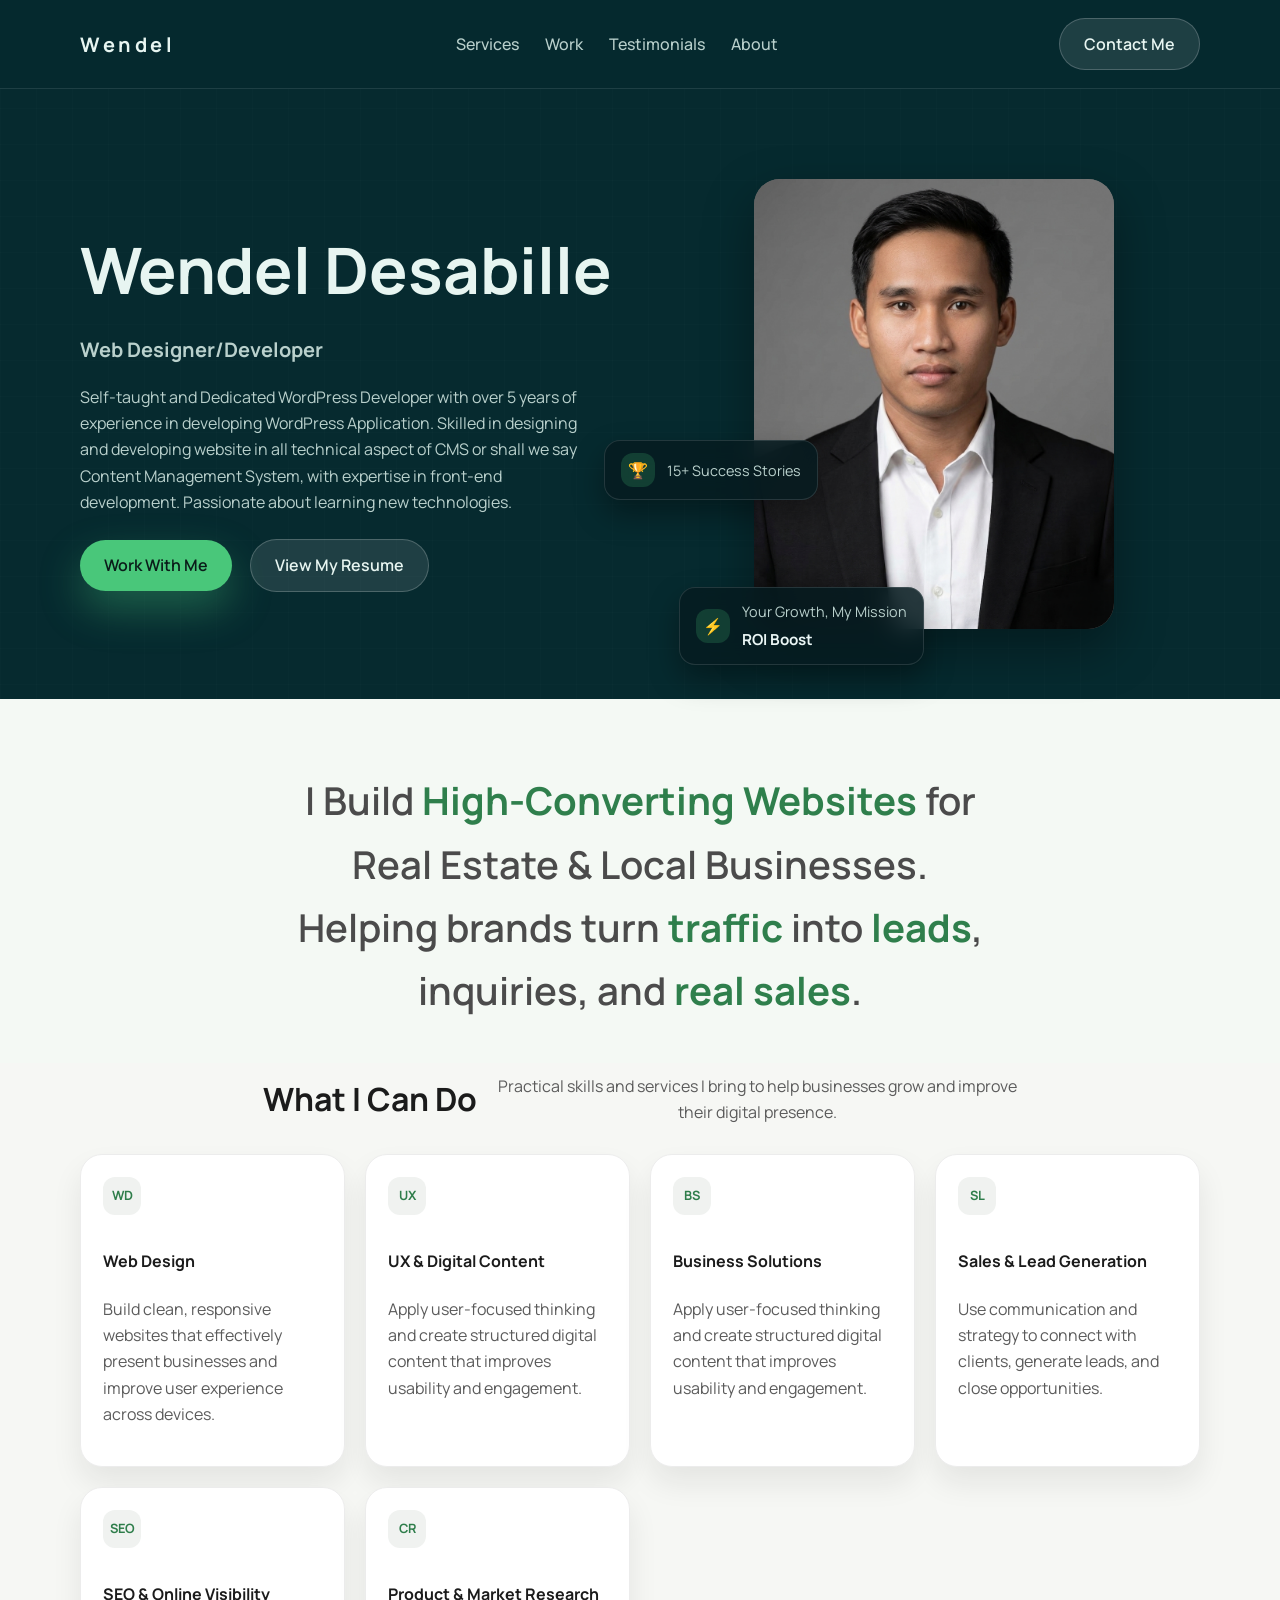
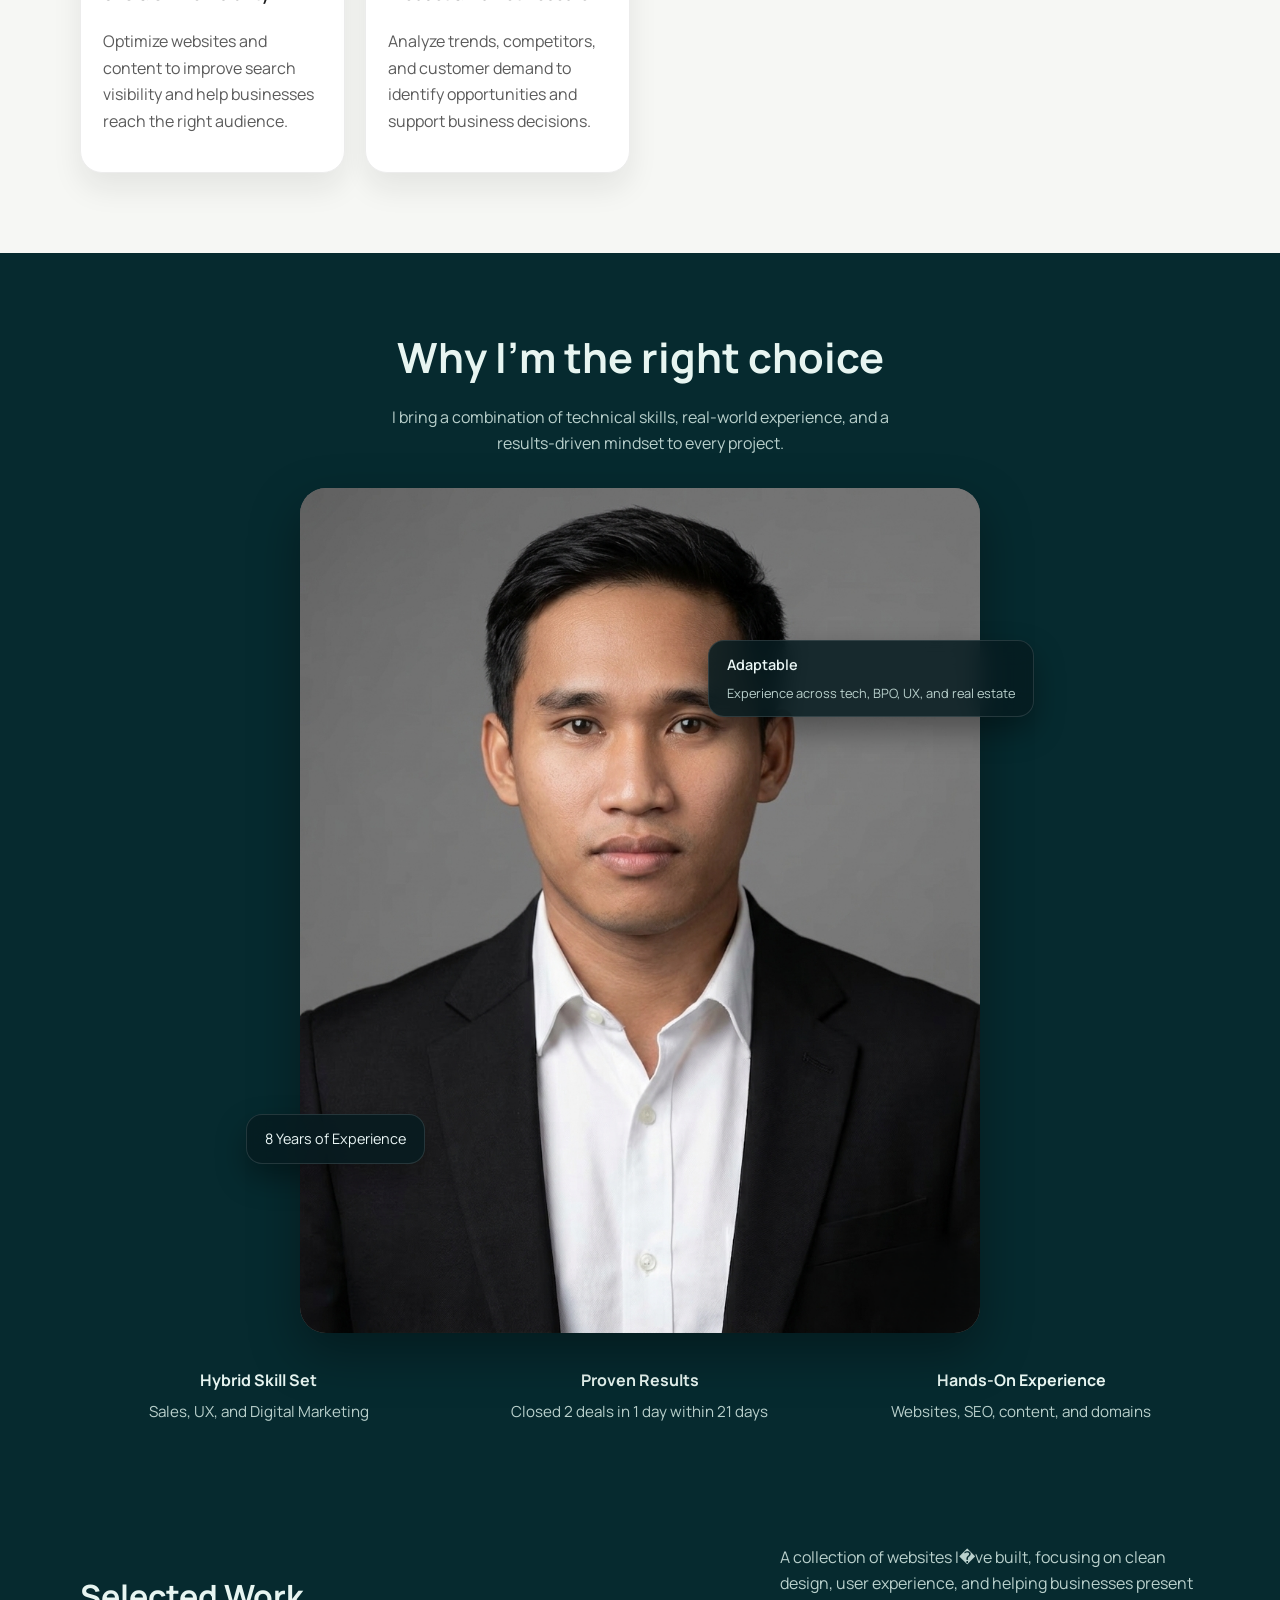
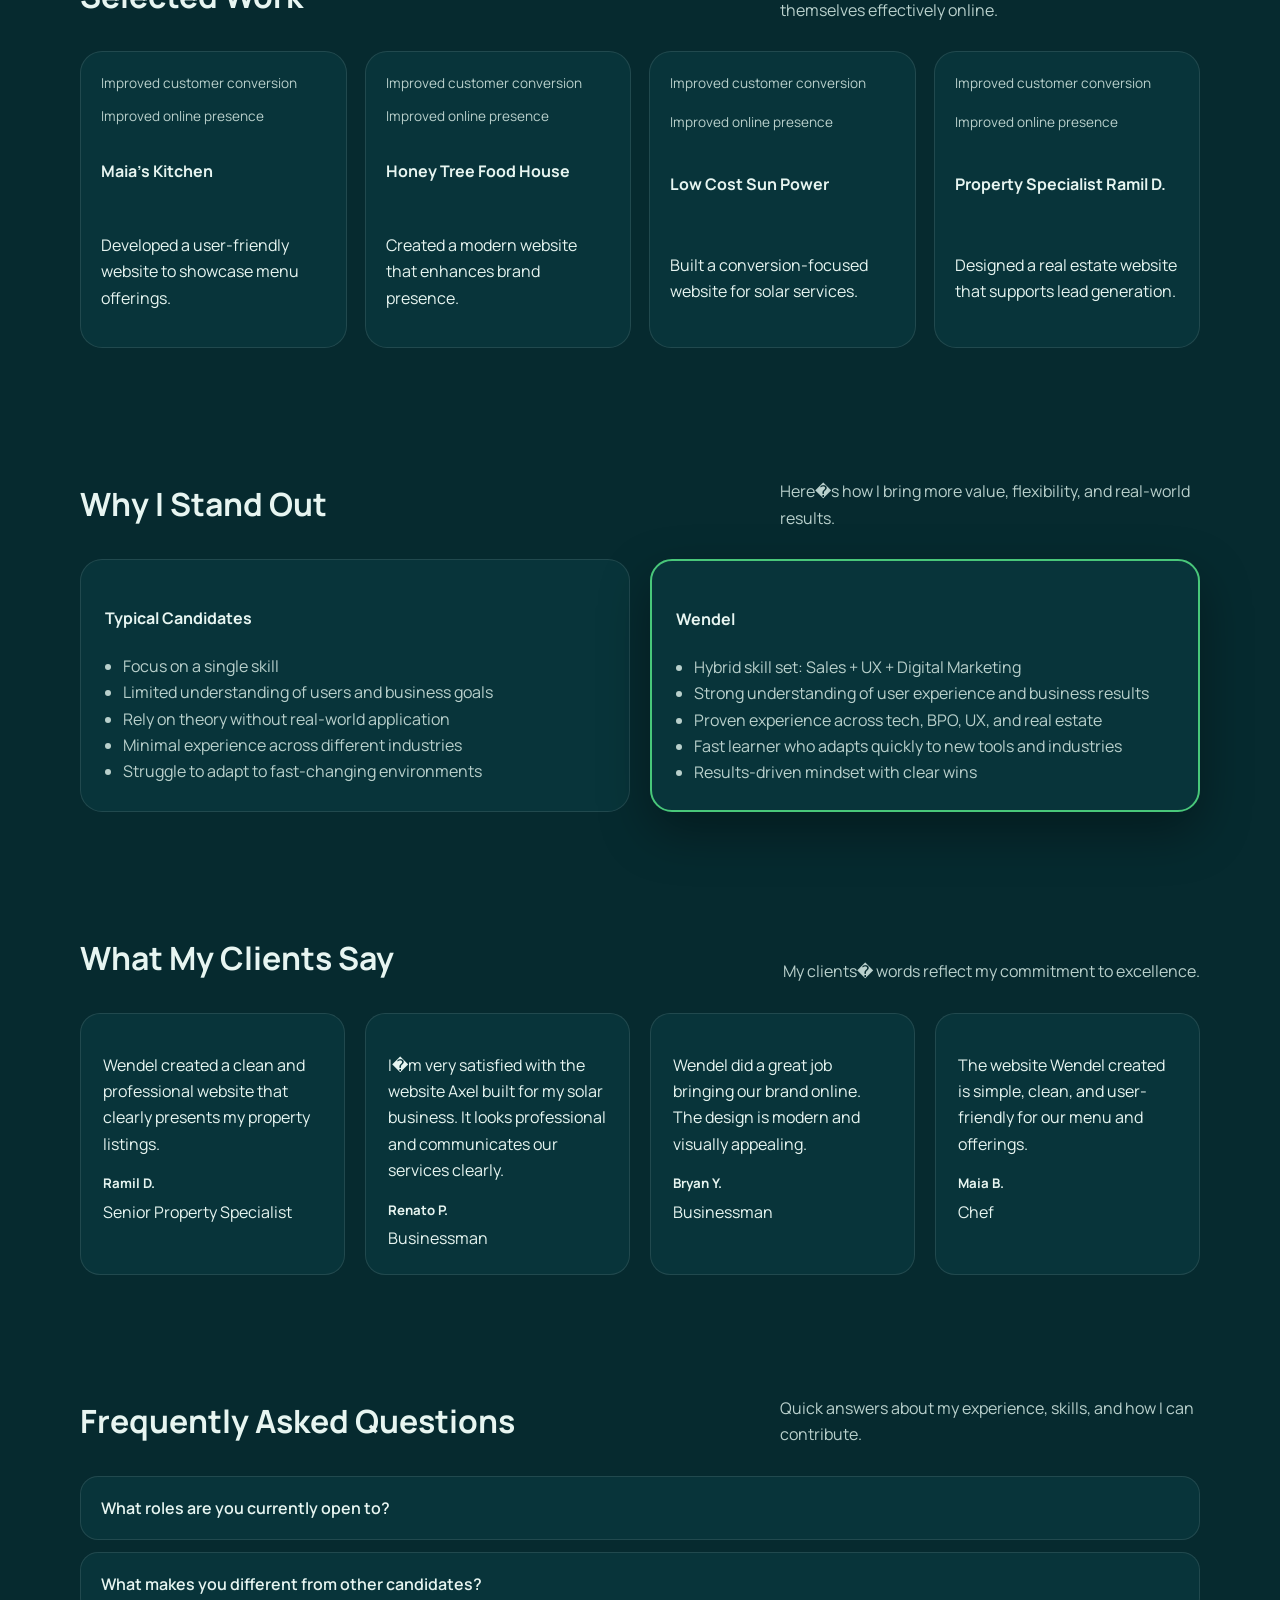
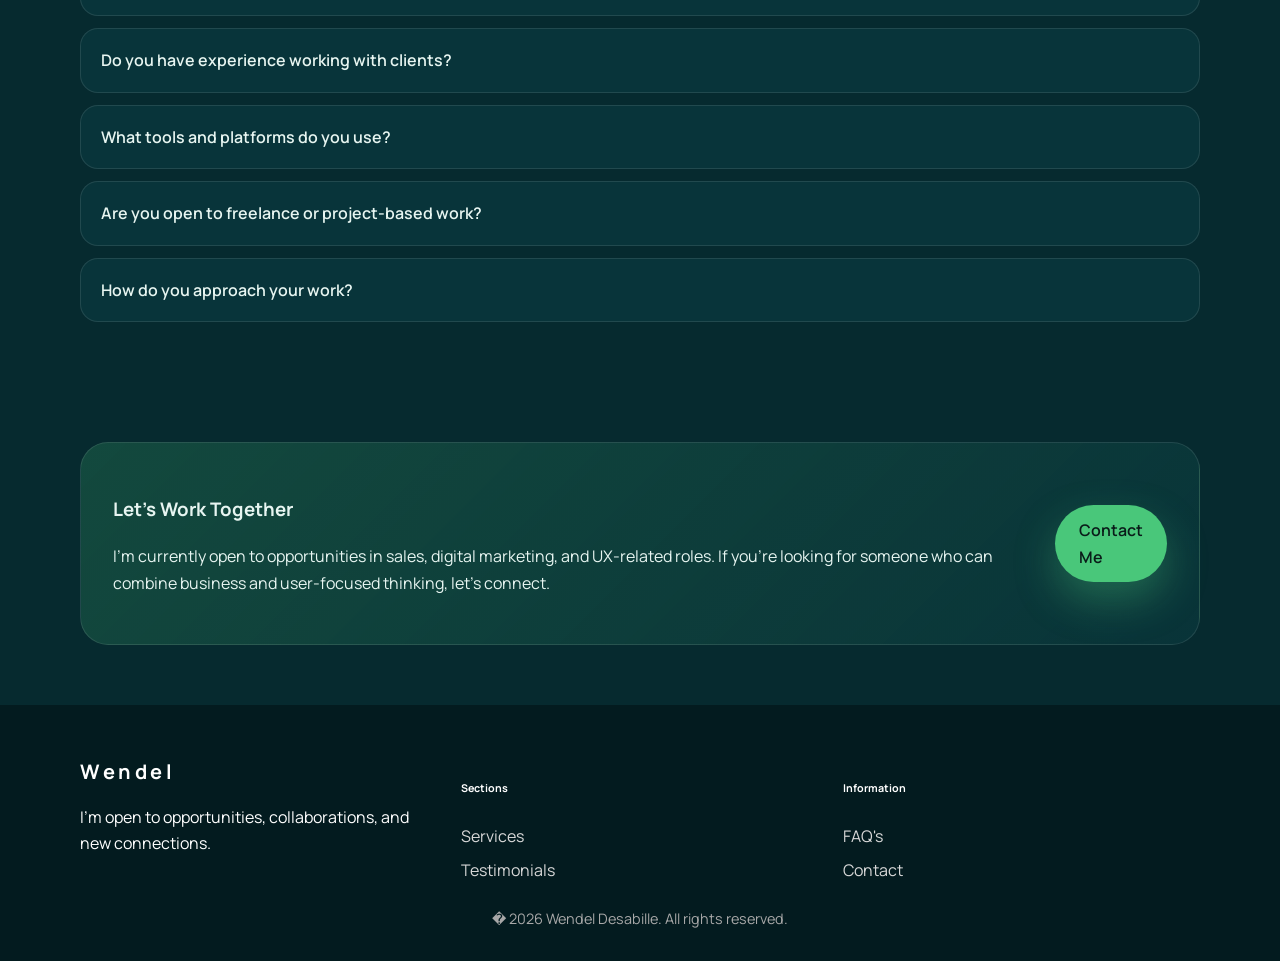
==== index.html @ 249f36ef "Update statement highlight styling" ====
﻿<!doctype html>
<html lang="en">
  <head>
    <meta charset="UTF-8" />
    <meta name="viewport" content="width=device-width, initial-scale=1.0" />
    <title>Wendel Desabille - Portfolio</title>
    <link rel="preconnect" href="https://fonts.googleapis.com" />
    <link rel="preconnect" href="https://fonts.gstatic.com" crossorigin />
    <link
      href="https://fonts.googleapis.com/css2?family=Manrope:wght@300;400;500;600;700&family=Playfair+Display:wght@500;600;700&display=swap"
      rel="stylesheet"
    />
    <link rel="stylesheet" href="styles.css" />
  </head>
  <body>
    <header class="site-header">
      <div class="container nav">
        <a class="brand" href="#hero">Wendel</a>
        <nav class="nav-links">
          <a href="#services">Services</a>
          <a href="#work">Work</a>
          <a href="#testimonials">Testimonials</a>
          <a href="#about">About</a>
        </nav>
        <a class="button ghost" href="#contact">Contact Me</a>
      </div>
    </header>

    <main>
            <section class="hero" id="hero">
        <div class="hero-bg" aria-hidden="true"></div>
        <div class="container hero-grid">
          <div class="hero-copy">
            <h1>Wendel Desabille</h1>
            <h2>Web Designer/Developer</h2>
            <p>
              Self-taught and Dedicated WordPress Developer with over 5 years of experience in
              developing WordPress Application. Skilled in designing and developing website in
              all technical aspect of CMS or shall we say Content Management System, with
              expertise in front-end development. Passionate about learning new technologies.
            </p>
            <div class="hero-actions">
              <a class="button" href="#contact">Work With Me</a>
              <a class="button ghost" href="#">View My Resume</a>
            </div>
          </div>
          <div class="hero-visual">
            <div class="hero-photo">
              <img src="assets/pic.png" alt="Wendel Desabille" />
              
            </div>
            <div class="floating-card success">
              <span class="chip">🏆</span>
              <div>
                <p>15+ Success Stories</p>
              </div>
            </div>
            <div class="floating-card mission">
              <span class="chip">⚡</span>
              <div>
                <p>Your Growth, My Mission</p>
                <strong>ROI Boost</strong>
              </div>
            </div>
          </div>
        </div>
      </section>

            <section class="statement light-block">
        <div class="container">
          <h2>
            I Build <span class="accent">High-Converting Websites</span> for Real Estate
            & Local Businesses. Helping brands turn <span class="accent">traffic</span>
            into <span class="accent">leads</span>, inquiries, and <span class="accent">real sales</span>.
          </h2>
        </div>
      </section>

      <section class="services light-block" id="services">
        <div class="container">
          <div class="section-head">
            <h3>What I Can Do</h3>
            <p>
              Practical skills and services I bring to help businesses grow and improve their
              digital presence.
            </p>
          </div>
          <div class="card-grid">
            <article class="service-card">
              <span class="icon">WD</span>
              <h4>Web Design</h4>
              <p>
                Build clean, responsive websites that effectively present businesses and
                improve user experience across devices.
              </p>
            </article>
            <article class="service-card">
              <span class="icon">UX</span>
              <h4>UX & Digital Content</h4>
              <p>
                Apply user-focused thinking and create structured digital content that improves
                usability and engagement.
              </p>
            </article>
            <article class="service-card">
              <span class="icon">BS</span>
              <h4>Business Solutions</h4>
              <p>
                Apply user-focused thinking and create structured digital content that improves
                usability and engagement.
              </p>
            </article>
            <article class="service-card">
              <span class="icon">SL</span>
              <h4>Sales & Lead Generation</h4>
              <p>
                Use communication and strategy to connect with clients, generate leads, and
                close opportunities.
              </p>
            </article>
            <article class="service-card">
              <span class="icon">SEO</span>
              <h4>SEO & Online Visibility</h4>
              <p>
                Optimize websites and content to improve search visibility and help businesses
                reach the right audience.
              </p>
            </article>
            <article class="service-card">
              <span class="icon">CR</span>
              <h4>Product & Market Research</h4>
              <p>
                Analyze trends, competitors, and customer demand to identify opportunities and
                support business decisions.
              </p>
            </article>
          </div>
        </div>
      </section>

            <section class="right-choice" id="about">
        <div class="container">
          <div class="right-choice-head">
            <h3>Why I'm the right choice</h3>
            <p>
              I bring a combination of technical skills, real-world experience, and a
              results-driven mindset to every project.
            </p>
          </div>
          <div class="choice-visual">
            <div class="choice-photo">
              <img src="assets/pic.png" alt="Wendel Desabille" />
            </div>
            <div class="choice-badge left">8 Years of Experience</div>
            <div class="choice-badge right">
              <span>Adaptable</span>
              <small>Experience across tech, BPO, UX, and real estate</small>
            </div>
          </div>
          <div class="choice-metrics">
            <div class="metric">
              <h4>Hybrid Skill Set</h4>
              <p>Sales, UX, and Digital Marketing</p>
            </div>
            <div class="metric">
              <h4>Proven Results</h4>
              <p>Closed 2 deals in 1 day within 21 days</p>
            </div>
            <div class="metric">
              <h4>Hands-On Experience</h4>
              <p>Websites, SEO, content, and domains</p>
            </div>
          </div>
        </div>
      </section>

      <section class="work" id="work">
        <div class="container">
          <div class="section-head">
            <h3>Selected Work</h3>
            <p>
              A collection of websites I�ve built, focusing on clean design, user experience,
              and helping businesses present themselves effectively online.
            </p>
          </div>
          <div class="work-scroll">
            <article class="work-card">
              <span>Improved customer conversion</span>
              <span>Improved online presence</span>
              <h4>Maia's Kitchen</h4>
              <p>Developed a user-friendly website to showcase menu offerings.</p>
            </article>
            <article class="work-card">
              <span>Improved customer conversion</span>
              <span>Improved online presence</span>
              <h4>Honey Tree Food House</h4>
              <p>Created a modern website that enhances brand presence.</p>
            </article>
            <article class="work-card">
              <span>Improved customer conversion</span>
              <span>Improved online presence</span>
              <h4>Low Cost Sun Power</h4>
              <p>Built a conversion-focused website for solar services.</p>
            </article>
            <article class="work-card">
              <span>Improved customer conversion</span>
              <span>Improved online presence</span>
              <h4>Property Specialist Ramil D.</h4>
              <p>Designed a real estate website that supports lead generation.</p>
            </article>
          </div>
        </div>
      </section>

      <section class="standout">
        <div class="container">
          <div class="section-head">
            <h3>Why I Stand Out</h3>
            <p>Here�s how I bring more value, flexibility, and real-world results.</p>
          </div>
          <div class="standout-grid">
            <div class="standout-card">
              <h4>Typical Candidates</h4>
              <ul>
                <li>Focus on a single skill</li>
                <li>Limited understanding of users and business goals</li>
                <li>Rely on theory without real-world application</li>
                <li>Minimal experience across different industries</li>
                <li>Struggle to adapt to fast-changing environments</li>
              </ul>
            </div>
            <div class="standout-card highlight">
              <h4>Wendel</h4>
              <ul>
                <li>Hybrid skill set: Sales + UX + Digital Marketing</li>
                <li>Strong understanding of user experience and business results</li>
                <li>Proven experience across tech, BPO, UX, and real estate</li>
                <li>Fast learner who adapts quickly to new tools and industries</li>
                <li>Results-driven mindset with clear wins</li>
              </ul>
            </div>
          </div>
        </div>
      </section>

      <section class="testimonials" id="testimonials">
        <div class="container">
          <div class="section-head">
            <h3>What My Clients Say</h3>
            <p>My clients� words reflect my commitment to excellence.</p>
          </div>
          <div class="testimonial-grid">
            <article class="testimonial">
              <p>
                Wendel created a clean and professional website that clearly presents my property
                listings.
              </p>
              <h5>Ramil D.</h5>
              <span>Senior Property Specialist</span>
            </article>
            <article class="testimonial">
              <p>
                I�m very satisfied with the website Axel built for my solar business. It looks
                professional and communicates our services clearly.
              </p>
              <h5>Renato P.</h5>
              <span>Businessman</span>
            </article>
            <article class="testimonial">
              <p>
                Wendel did a great job bringing our brand online. The design is modern and
                visually appealing.
              </p>
              <h5>Bryan Y.</h5>
              <span>Businessman</span>
            </article>
            <article class="testimonial">
              <p>
                The website Wendel created is simple, clean, and user-friendly for our menu and
                offerings.
              </p>
              <h5>Maia B.</h5>
              <span>Chef</span>
            </article>
          </div>
        </div>
      </section>

      <section class="faq" id="faq">
        <div class="container">
          <div class="section-head">
            <h3>Frequently Asked Questions</h3>
            <p>Quick answers about my experience, skills, and how I can contribute.</p>
          </div>
          <div class="faq-list">
            <div class="faq-item">What roles are you currently open to?</div>
            <div class="faq-item">What makes you different from other candidates?</div>
            <div class="faq-item">Do you have experience working with clients?</div>
            <div class="faq-item">What tools and platforms do you use?</div>
            <div class="faq-item">Are you open to freelance or project-based work?</div>
            <div class="faq-item">How do you approach your work?</div>
          </div>
        </div>
      </section>

      <section class="cta" id="contact">
        <div class="container cta-card">
          <div>
            <h3>Let's Work Together</h3>
            <p>
              I'm currently open to opportunities in sales, digital marketing, and UX-related
              roles. If you're looking for someone who can combine business and user-focused
              thinking, let's connect.
            </p>
          </div>
          <a class="button" href="mailto:wendeldesabille382@gmail.com">Contact Me</a>
        </div>
      </section>
    </main>

    <footer class="footer">
      <div class="container footer-grid">
        <div>
          <div class="brand">Wendel</div>
          <p>I'm open to opportunities, collaborations, and new connections.</p>
        </div>
        <div>
          <h6>Sections</h6>
          <a href="#services">Services</a>
          <a href="#testimonials">Testimonials</a>
        </div>
        <div>
          <h6>Information</h6>
          <a href="#faq">FAQ's</a>
          <a href="#contact">Contact</a>
        </div>
      </div>
      <div class="footer-bottom">� 2026 Wendel Desabille. All rights reserved.</div>
    </footer>
  </body>
</html>
---- styles.css ----
:root {
  color-scheme: dark;
  --bg: #062a2f;
  --bg-deep: #031b1f;
  --ink: #e7f5f1;
  --muted: #b9d0cc;
  --accent: #49c77a;
  --accent-dark: #2fa960;
  --card: #0b3a3f;
  --card-soft: rgba(11, 58, 63, 0.7);
  --line: rgba(255, 255, 255, 0.1);
  --shadow: 0 20px 50px rgba(0, 0, 0, 0.35);
}

* {
  box-sizing: border-box;
}

body {
  margin: 0;
  font-family: "Manrope", sans-serif;
  background: var(--bg);
  color: var(--ink);
  line-height: 1.65;
}

body::before {
  content: "";
  position: fixed;
  inset: 0;
  background-image:
    linear-gradient(rgba(255, 255, 255, 0.05) 1px, transparent 1px),
    linear-gradient(90deg, rgba(255, 255, 255, 0.05) 1px, transparent 1px);
  background-size: 36px 36px;
  opacity: 0.25;
  pointer-events: none;
  z-index: 0;
}

a {
  color: inherit;
  text-decoration: none;
}

.container {
  width: min(1120px, 90vw);
  margin: 0 auto;
  position: relative;
  z-index: 1;
}

.site-header {
  position: sticky;
  top: 0;
  z-index: 10;
  background: rgba(6, 42, 47, 0.95);
  border-bottom: 1px solid var(--line);
  backdrop-filter: blur(16px);
}

.nav {
  display: flex;
  align-items: center;
  justify-content: space-between;
  gap: 20px;
  padding: 18px 0;
}

.brand {
  font-weight: 700;
  font-size: 20px;
  letter-spacing: 0.18em;
}

.nav-links {
  display: flex;
  gap: 26px;
  font-weight: 500;
  color: var(--muted);
}

.nav-links a:hover {
  color: var(--ink);
}

.button {
  display: inline-flex;
  align-items: center;
  justify-content: center;
  padding: 12px 24px;
  border-radius: 999px;
  background: var(--accent);
  color: #0a1c19;
  border: none;
  box-shadow: 0 18px 40px rgba(73, 199, 122, 0.35);
  font-weight: 600;
}

.button.ghost {
  background: rgba(255, 255, 255, 0.1);
  color: var(--ink);
  border: 1px solid rgba(255, 255, 255, 0.2);
  box-shadow: none;
}

.hero {
  position: relative;
  padding: 90px 0 70px;
}

.hero-grid {
  display: grid;
  grid-template-columns: repeat(2, minmax(0, 1fr));
  gap: 56px;
  align-items: center;
}

.hero h1 {
  font-size: clamp(2.8rem, 5vw, 4rem);
  margin: 0 0 10px;
}

.hero h2 {
  font-size: 1.25rem;
  color: var(--muted);
  margin: 0 0 18px;
}

.hero p {
  color: var(--muted);
  max-width: 520px;
}

.hero-actions {
  display: flex;
  align-items: center;
  gap: 18px;
  margin-top: 24px;
}

.hero-visual {
  position: relative;
  display: flex;
  justify-content: center;
  align-items: center;
  min-height: 420px;
}

.hero-photo {
  width: min(360px, 80vw);
  aspect-ratio: 4 / 5;
  border-radius: 26px;
  overflow: hidden;
  background: #6a6a6a;
  box-shadow: var(--shadow);
  position: relative;
}

.hero-photo img {
  width: 100%;
  height: 100%;
  object-fit: cover;
  display: block;
}

.status-badge {
  position: absolute;
  top: 14px;
  right: 14px;
  width: 44px;
  height: 44px;
  border-radius: 50%;
  border: 1px solid rgba(255, 255, 255, 0.25);
  display: grid;
  place-items: center;
  background: rgba(255, 255, 255, 0.12);
  color: #7dffb7;
  font-size: 18px;
}

.floating-card {
  position: absolute;
  display: flex;
  align-items: center;
  gap: 12px;
  padding: 12px 16px;
  border-radius: 16px;
  background: rgba(6, 28, 32, 0.85);
  border: 1px solid rgba(255, 255, 255, 0.12);
  color: #eaf6f5;
  box-shadow: 0 14px 30px rgba(0, 0, 0, 0.35);
  backdrop-filter: blur(12px);
}

.floating-card .chip {
  width: 34px;
  height: 34px;
  border-radius: 12px;
  display: grid;
  place-items: center;
  background: rgba(73, 199, 122, 0.2);
}

.floating-card p {
  margin: 0;
  font-size: 0.9rem;
}

.floating-card strong {
  display: block;
  margin-top: 4px;
  font-size: 0.95rem;
}

.floating-card.success {
  left: -12%;
  top: 58%;
}

.floating-card.mission {
  left: 2%;
  bottom: -8%;
}

.statement {
  padding: 20px 0 40px;
  text-align: center;
}

.statement h2 {
  font-size: clamp(1.6rem, 3vw, 2.2rem);
  font-weight: 600;
}

.section-head {
  display: flex;
  align-items: flex-end;
  justify-content: space-between;
  gap: 20px;
  margin-bottom: 28px;
  flex-wrap: wrap;
}

.section-head h3 {
  font-size: 2rem;
  margin: 0;
}

.section-head p {
  max-width: 420px;
  color: var(--muted);
  margin: 0;
}

.services,
.right-choice,
.work,
.standout,
.testimonials,
.faq,
.cta {
  padding: 60px 0;
}

.card-grid {
  display: grid;
  grid-template-columns: repeat(auto-fit, minmax(220px, 1fr));
  gap: 20px;
}

.service-card {
  background: var(--card-soft);
  border-radius: 22px;
  padding: 22px;
  border: 1px solid var(--line);
  box-shadow: var(--shadow);
}

.icon {
  display: inline-flex;
  width: 38px;
  height: 38px;
  border-radius: 12px;
  background: rgba(73, 199, 122, 0.2);
  align-items: center;
  justify-content: center;
  font-size: 0.8rem;
  font-weight: 700;
  margin-bottom: 12px;
}

.choice-grid {
  display: grid;
  grid-template-columns: 1fr 1fr;
  gap: 30px;
  align-items: center;
}

.choice-pill {
  display: inline-flex;
  margin-top: 20px;
  padding: 10px 18px;
  border-radius: 999px;
  border: 1px solid var(--line);
  font-weight: 600;
}

.choice-cards {
  display: grid;
  gap: 16px;
}

.choice-card {
  padding: 20px;
  border-radius: 18px;
  background: var(--card-soft);
  border: 1px solid var(--line);
}

.work-scroll {
  display: grid;
  grid-auto-flow: column;
  grid-auto-columns: minmax(240px, 1fr);
  gap: 18px;
  overflow-x: auto;
  padding-bottom: 10px;
}

.work-card {
  background: var(--card-soft);
  border-radius: 22px;
  border: 1px solid var(--line);
  padding: 20px;
  min-height: 220px;
  display: grid;
  gap: 10px;
}

.work-card span {
  font-size: 0.85rem;
  color: var(--muted);
}

.standout-grid {
  display: grid;
  grid-template-columns: repeat(auto-fit, minmax(260px, 1fr));
  gap: 20px;
}

.standout-card {
  background: var(--card-soft);
  border-radius: 22px;
  padding: 24px;
  border: 1px solid var(--line);
}

.standout-card.highlight {
  border: 2px solid var(--accent);
  box-shadow: var(--shadow);
}

.standout-card ul {
  margin: 16px 0 0;
  padding-left: 18px;
  color: var(--muted);
}

.testimonial-grid {
  display: grid;
  grid-template-columns: repeat(auto-fit, minmax(240px, 1fr));
  gap: 20px;
}

.testimonial {
  background: var(--card-soft);
  border-radius: 20px;
  padding: 22px;
  border: 1px solid var(--line);
}

.testimonial h5 {
  margin: 16px 0 4px;
}

.faq-list {
  display: grid;
  gap: 12px;
}

.faq-item {
  background: var(--card-soft);
  border-radius: 18px;
  padding: 18px 20px;
  border: 1px solid var(--line);
  font-weight: 600;
}

.cta-card {
  display: flex;
  align-items: center;
  justify-content: space-between;
  gap: 24px;
  background: linear-gradient(135deg, rgba(73, 199, 122, 0.2), rgba(11, 58, 63, 0.6));
  border-radius: 28px;
  padding: 32px;
  border: 1px solid var(--line);
}

.footer {
  background: var(--bg-deep);
  color: #fff;
  padding: 50px 0 30px;
}

.footer-grid {
  display: grid;
  grid-template-columns: repeat(auto-fit, minmax(200px, 1fr));
  gap: 24px;
  margin-bottom: 24px;
}

.footer a {
  display: block;
  color: #d8d8d8;
  margin-top: 8px;
}

.footer-bottom {
  text-align: center;
  color: #a8a8a8;
  font-size: 0.9rem;
}

@media (max-width: 900px) {
  .hero-grid,
  .choice-grid,
  .cta-card {
    grid-template-columns: 1fr;
  }

  .nav-links {
    display: none;
  }

  .hero-actions {
    flex-direction: column;
    align-items: flex-start;
  }

  .floating-card {
    position: relative;
    left: 0;
    top: 0;
    bottom: 0;
    margin-top: 12px;
  }
}

@media (max-width: 600px) {
  .hero {
    padding-top: 70px;
  }

  .section-head {
    flex-direction: column;
    align-items: flex-start;
  }
}

/* Right choice layout to match reference */
.right-choice {
  padding: 70px 0 60px;
  text-align: center;
}

.right-choice-head h3 {
  margin: 0 0 12px;
  font-size: clamp(1.9rem, 3.4vw, 2.6rem);
}

.right-choice-head p {
  margin: 0 auto 32px;
  color: var(--muted);
  max-width: 520px;
}

.choice-visual {
  position: relative;
  max-width: 680px;
  margin: 0 auto 34px;
}

.choice-photo {
  border-radius: 26px;
  overflow: hidden;
  background: #6a6a6a;
  box-shadow: var(--shadow);
}

.choice-photo img {
  width: 100%;
  height: auto;
  display: block;
}

.choice-badge {
  position: absolute;
  display: flex;
  flex-direction: column;
  gap: 6px;
  padding: 12px 18px;
  border-radius: 16px;
  background: rgba(6, 28, 32, 0.85);
  border: 1px solid rgba(255, 255, 255, 0.12);
  color: #eaf6f5;
  box-shadow: 0 14px 30px rgba(0, 0, 0, 0.35);
  backdrop-filter: blur(12px);
  font-size: 0.9rem;
  text-align: left;
}

.choice-badge.left {
  left: -8%;
  bottom: 20%;
}

.choice-badge.right {
  right: -8%;
  top: 18%;
}

.choice-badge span {
  font-weight: 600;
}

.choice-badge small {
  color: var(--muted);
  font-size: 0.8rem;
}

.choice-metrics {
  display: grid;
  grid-template-columns: repeat(auto-fit, minmax(200px, 1fr));
  gap: 24px;
  text-align: center;
}

.choice-metrics .metric h4 {
  margin: 0 0 6px;
  font-size: 1rem;
}

.choice-metrics .metric p {
  margin: 0;
  color: var(--muted);
  font-size: 0.95rem;
}

@media (max-width: 900px) {
  .choice-badge {
    position: relative;
    left: 0;
    right: 0;
    top: 0;
    bottom: 0;
    margin: 12px auto 0;
  }

  .choice-visual {
    display: grid;
    gap: 12px;
  }
}

/* Light statement + services layout */
.light-block {
  background: #f6f7f4;
  color: #1b1b1b;
}

.light-block .section-head h3,
.light-block h2,
.light-block h3,
.light-block h4 {
  color: #1b1b1b;
}

.light-block p {
  color: #5b5b5b;
}

.statement.light-block {
  padding: 70px 0 40px;
}

.statement.light-block h2 {
  max-width: 720px;
  margin: 0 auto;
  font-size: clamp(1.7rem, 3vw, 2.4rem);
}

.statement.light-block h2 strong,
.statement.light-block h2 span {
  color: #2e7d4a;
}

.services.light-block {
  padding: 10px 0 80px;
}

.services.light-block .section-head {
  justify-content: center;
  text-align: center;
}

.services.light-block .section-head p {
  max-width: 520px;
}

.services.light-block .card-grid {
  margin-top: 24px;
}

.services.light-block .service-card {
  background: #ffffff;
  border: 1px solid #ececec;
  box-shadow: 0 16px 30px rgba(20, 20, 20, 0.08);
}

.services.light-block .icon {
  background: #f0f2f0;
  color: #2e7d4a;
}

@media (max-width: 900px) {
  .statement.light-block {
    padding-top: 60px;
  }
}

.statement.light-block {
  background: #f4f9f4;
}

.statement.light-block h2 {
  font-weight: 600;
  color: #4b4b4b;
}

.statement.light-block .accent {
  color: #2f7f4c;
  font-weight: 700;
}
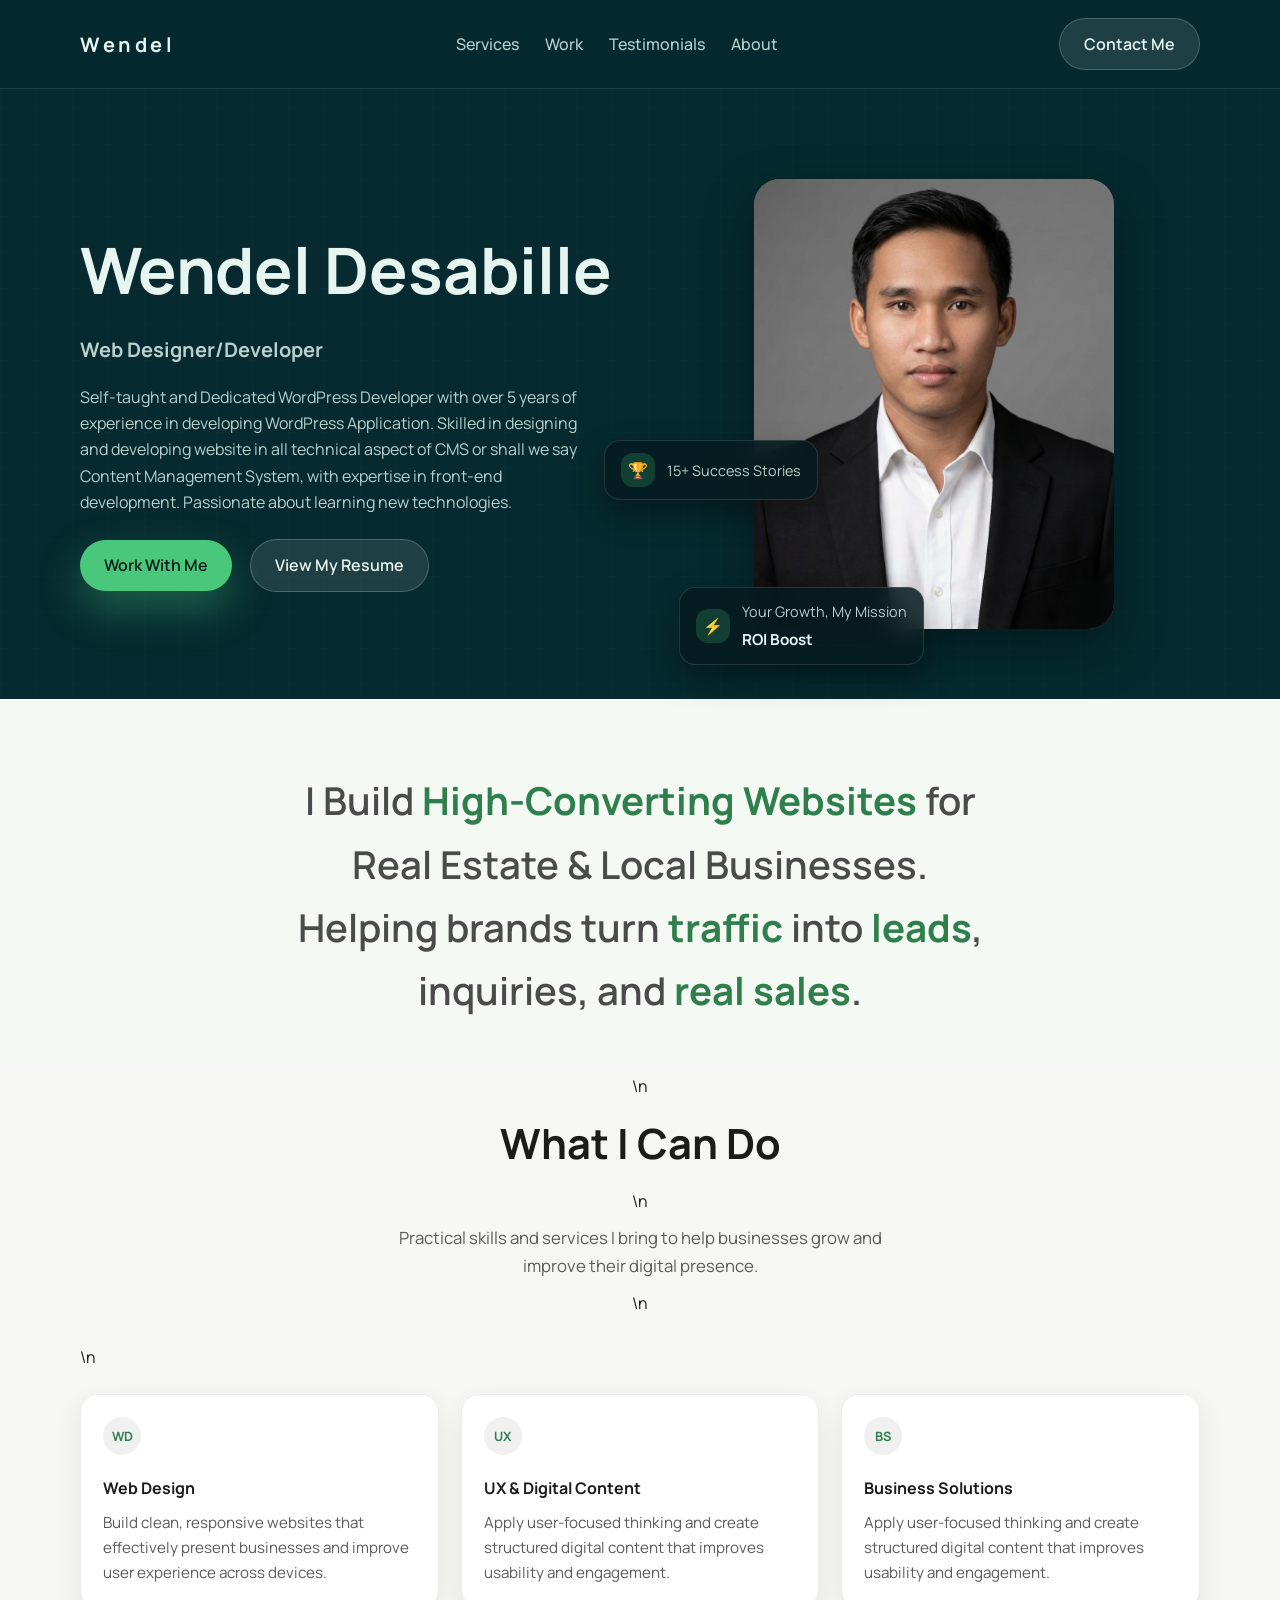
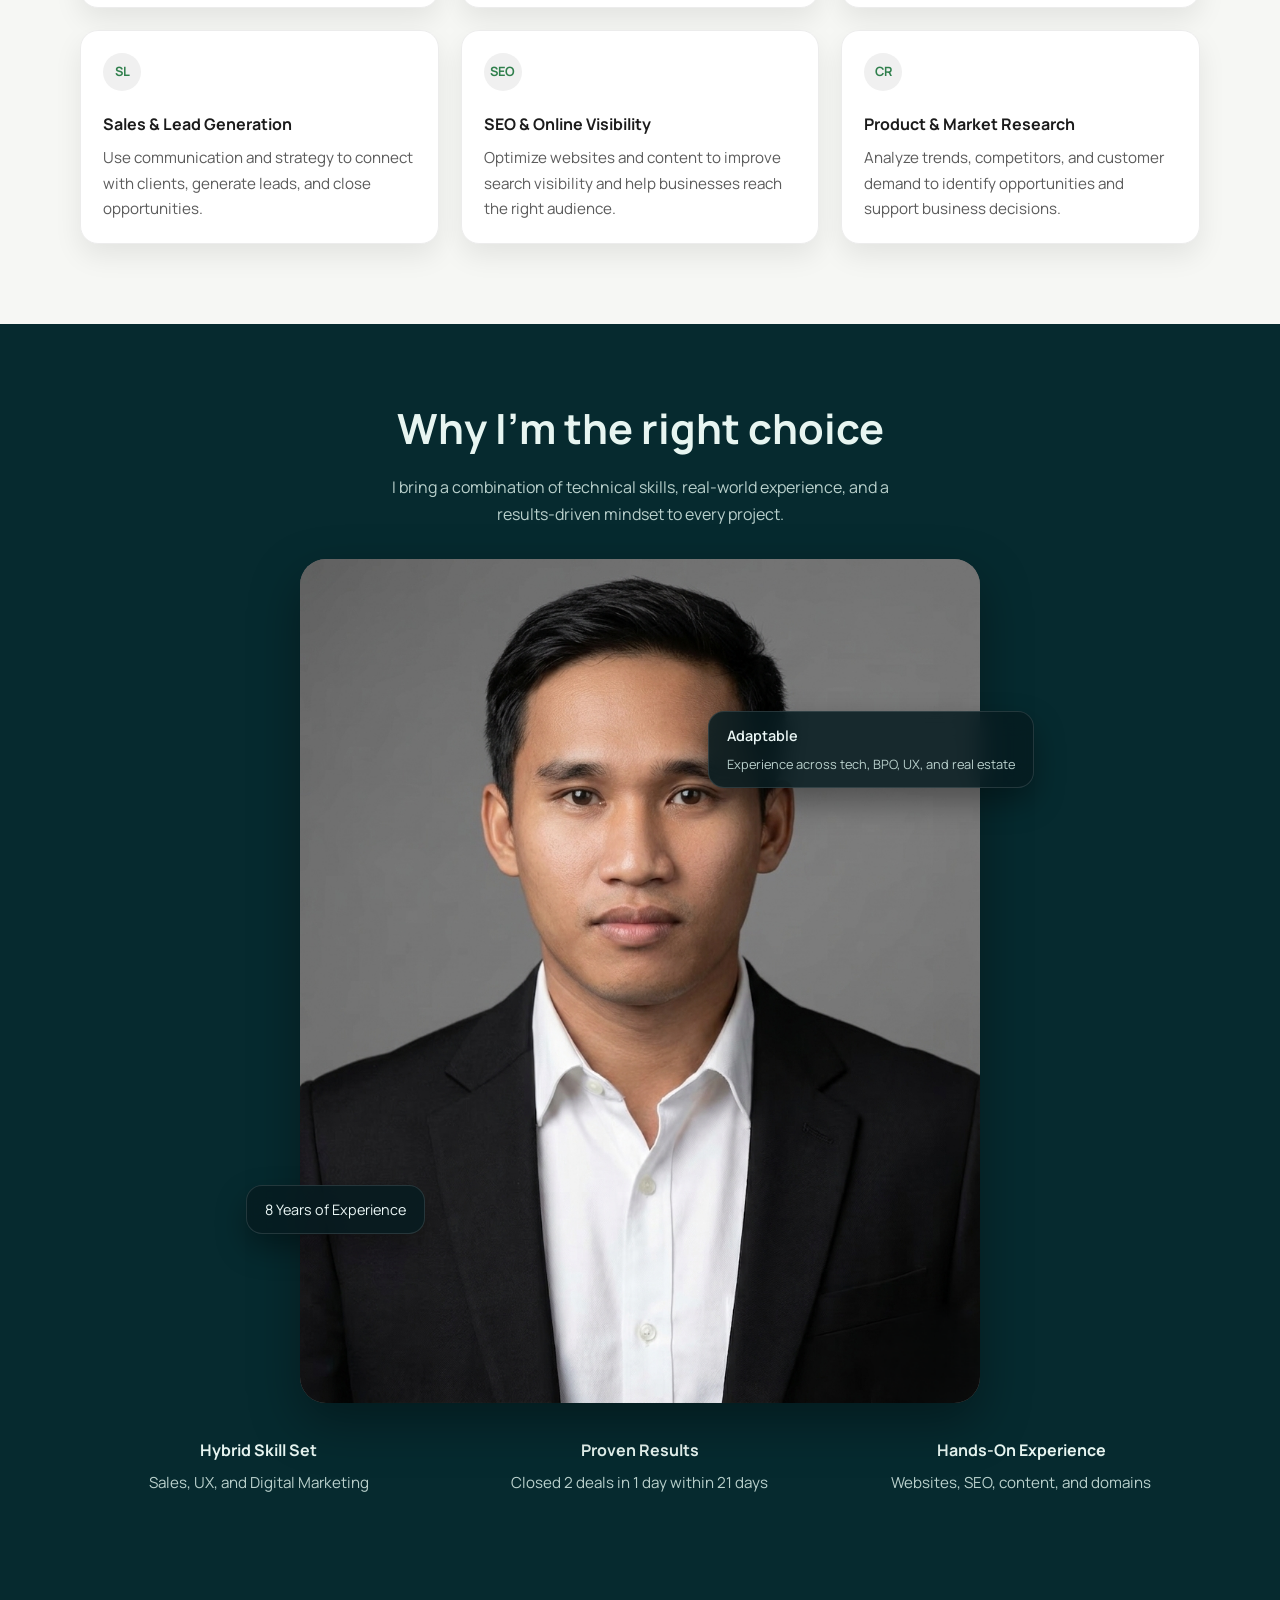
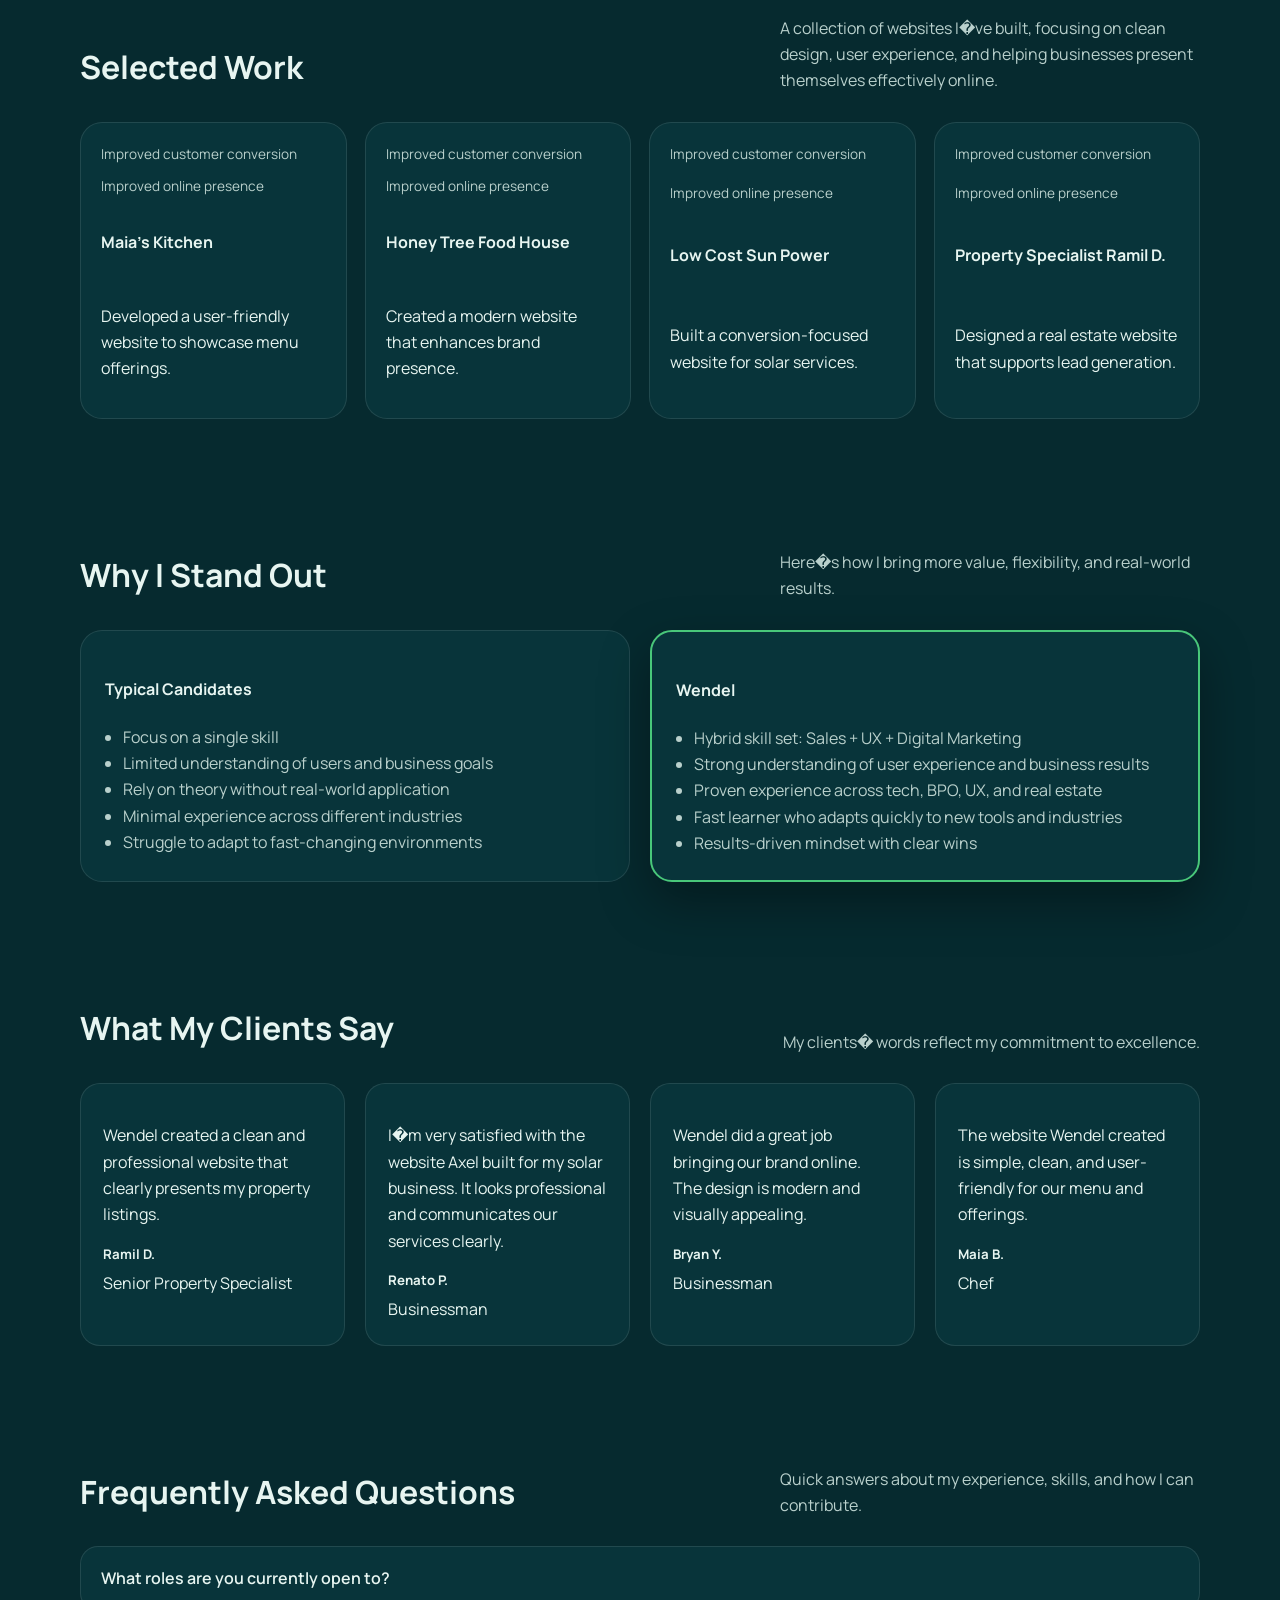
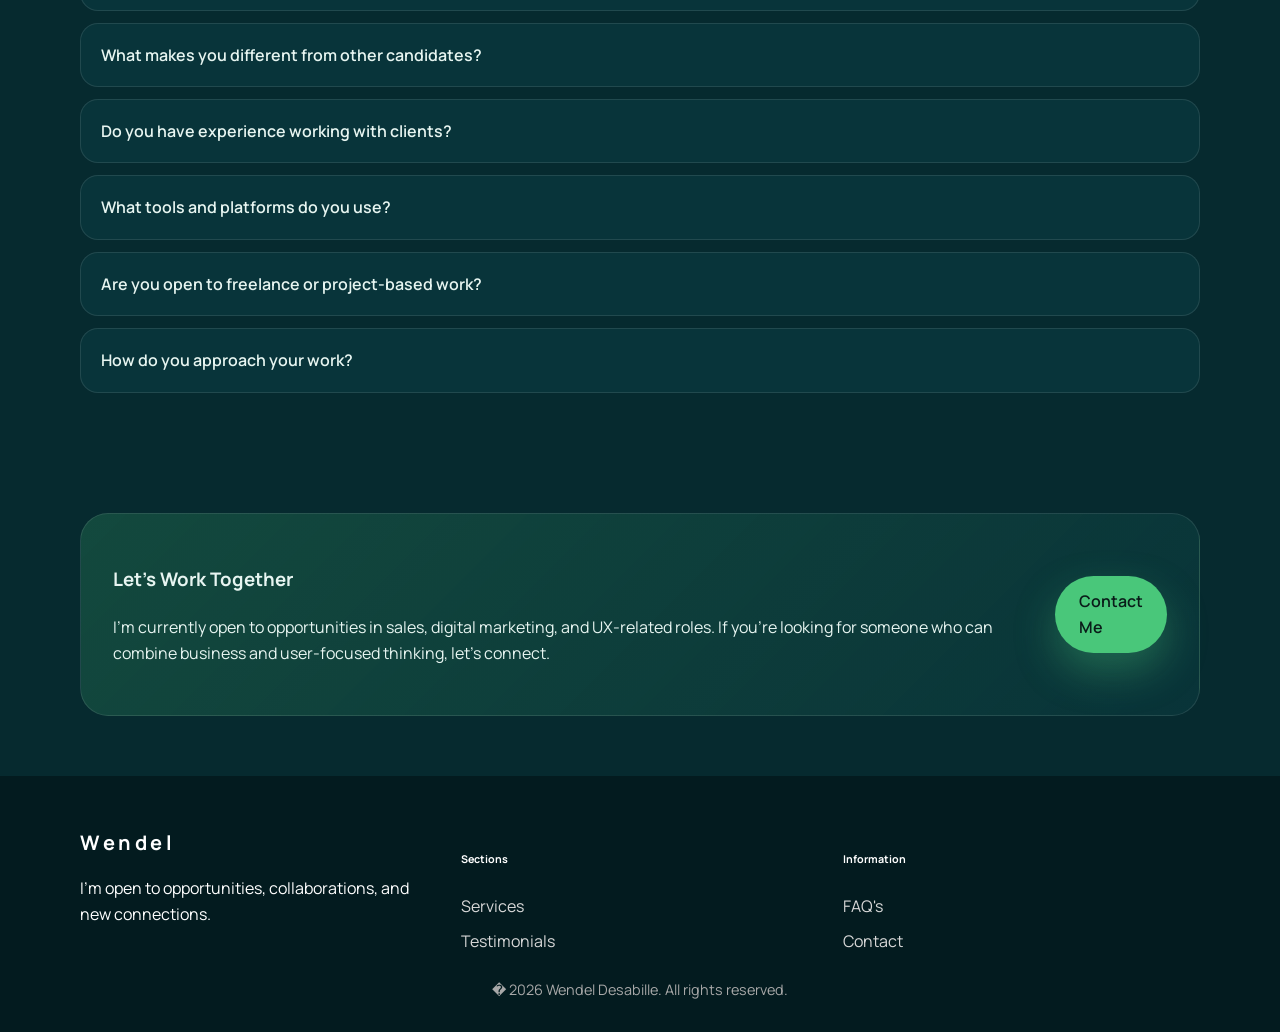
==== commit c9dedde9: "Refine services card layout" ====
--- a/index.html
+++ b/index.html
@@ -78,14 +78,7 @@
 
       <section class="services light-block" id="services">
         <div class="container">
-          <div class="section-head">
-            <h3>What I Can Do</h3>
-            <p>
-              Practical skills and services I bring to help businesses grow and improve their
-              digital presence.
-            </p>
-          </div>
-          <div class="card-grid">
+          <div class="section-head center">\n            <h3>What I Can Do</h3>\n            <p>Practical skills and services I bring to help businesses grow and improve their digital presence.</p>\n          </div>\n          <div class="card-grid">
             <article class="service-card">
               <span class="icon">WD</span>
               <h4>Web Design</h4>
--- a/styles.css
+++ b/styles.css
@@ -651,3 +651,60 @@
   color: #2f7f4c;
   font-weight: 700;
 }
+
+.section-head.center {
+  flex-direction: column;
+  align-items: center;
+  text-align: center;
+  gap: 10px;
+}
+
+.section-head.center h3 {
+  font-size: clamp(2rem, 4vw, 2.6rem);
+}
+
+.section-head.center p {
+  max-width: 620px;
+  font-size: 1.05rem;
+}
+
+.services.light-block .card-grid {
+  grid-template-columns: repeat(3, minmax(0, 1fr));
+  gap: 22px;
+}
+
+.services.light-block .service-card {
+  border-radius: 18px;
+  padding: 22px;
+  box-shadow: 0 12px 28px rgba(15, 15, 15, 0.08);
+}
+
+.services.light-block .service-card h4 {
+  margin-top: 8px;
+  margin-bottom: 8px;
+}
+
+.services.light-block .service-card p {
+  margin: 0;
+  font-size: 0.95rem;
+}
+
+.services.light-block .icon {
+  width: 38px;
+  height: 38px;
+  border-radius: 999px;
+  background: #f0f0f0;
+  color: #2f7f4c;
+}
+
+@media (max-width: 900px) {
+  .services.light-block .card-grid {
+    grid-template-columns: repeat(2, minmax(0, 1fr));
+  }
+}
+
+@media (max-width: 600px) {
+  .services.light-block .card-grid {
+    grid-template-columns: 1fr;
+  }
+}
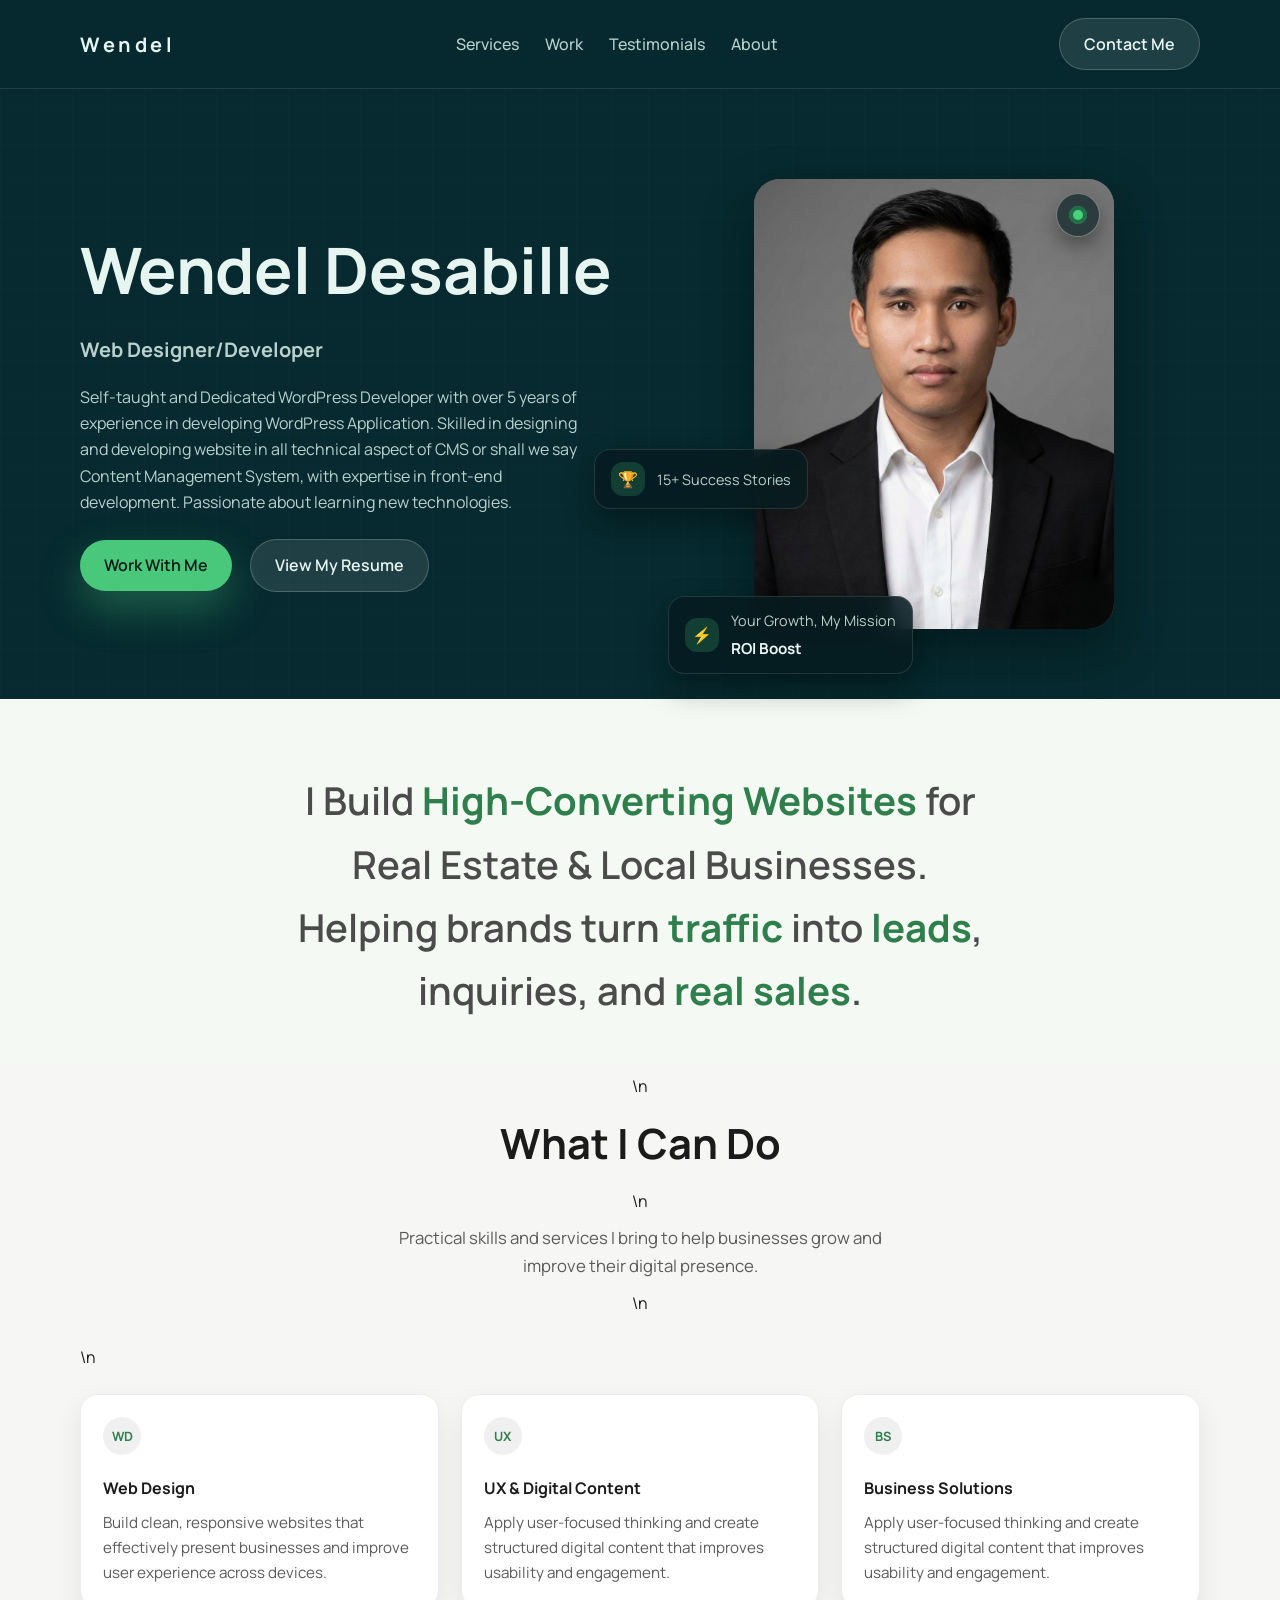
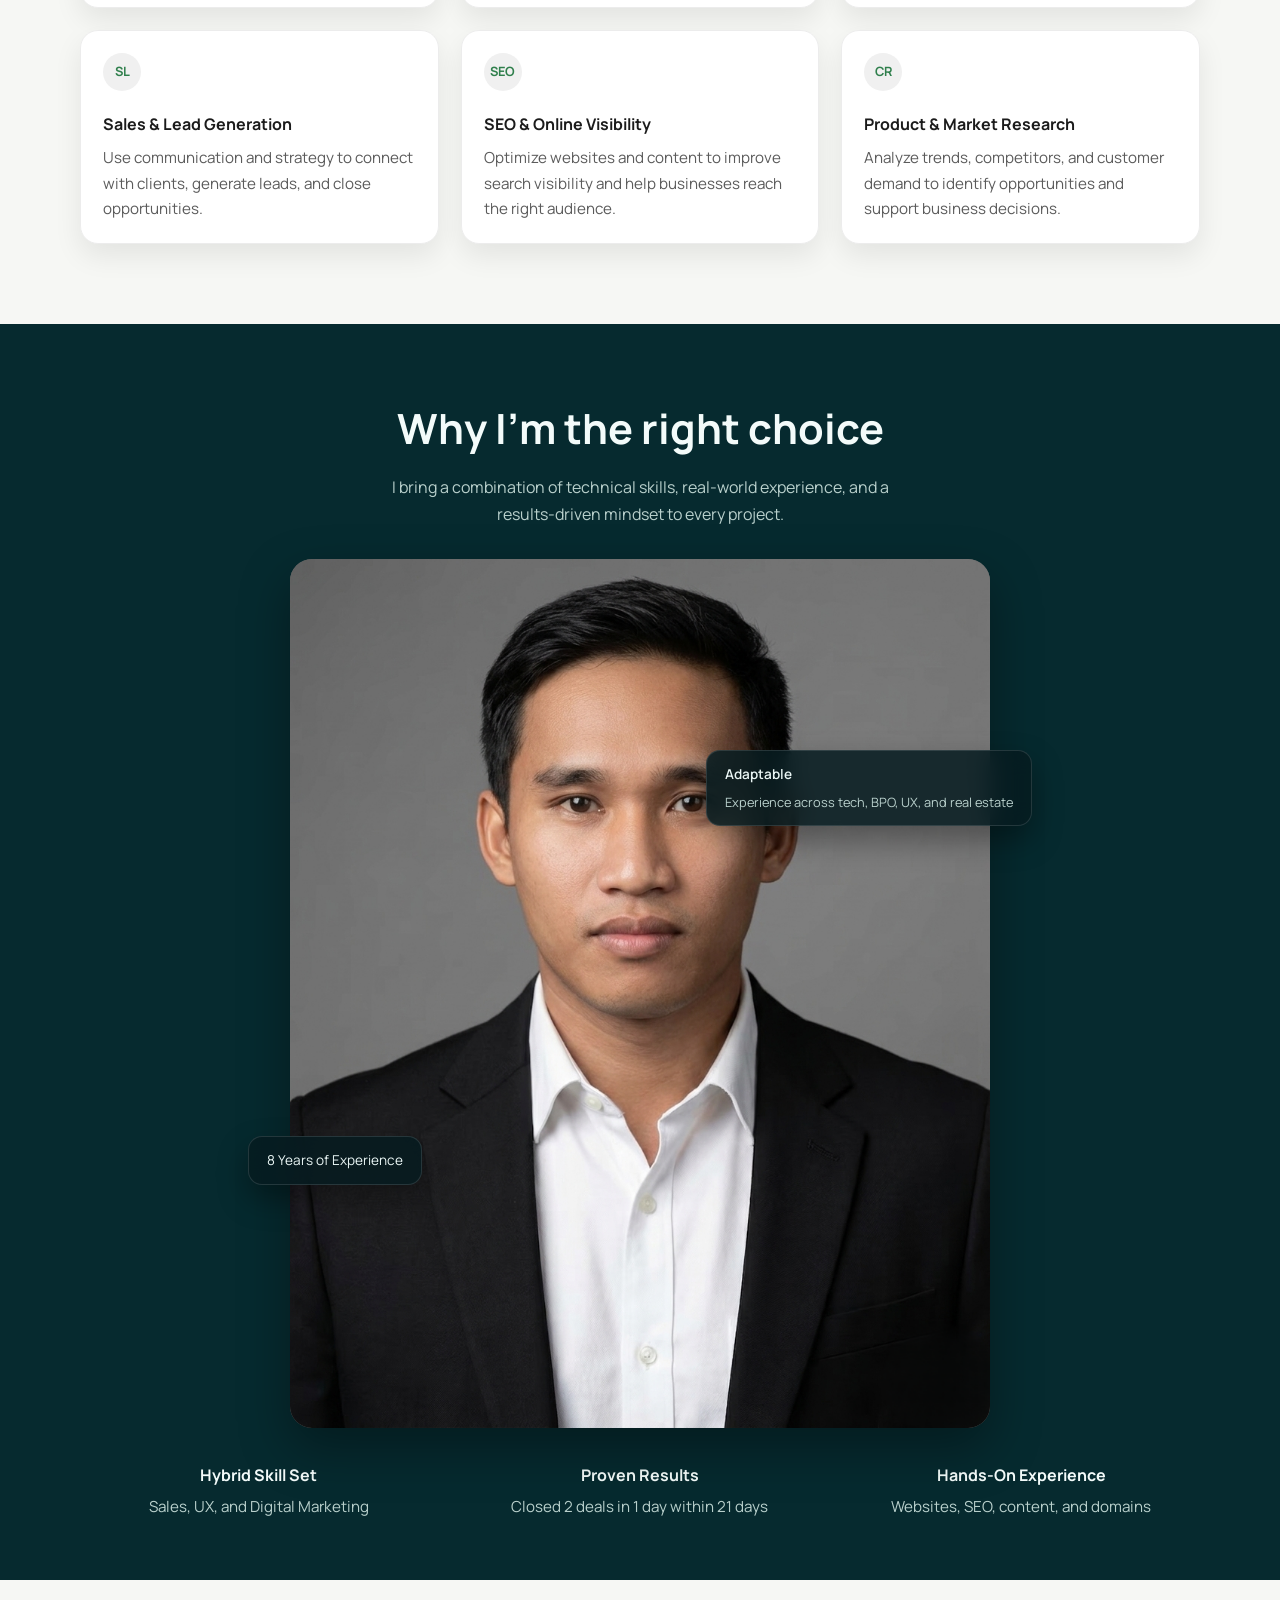
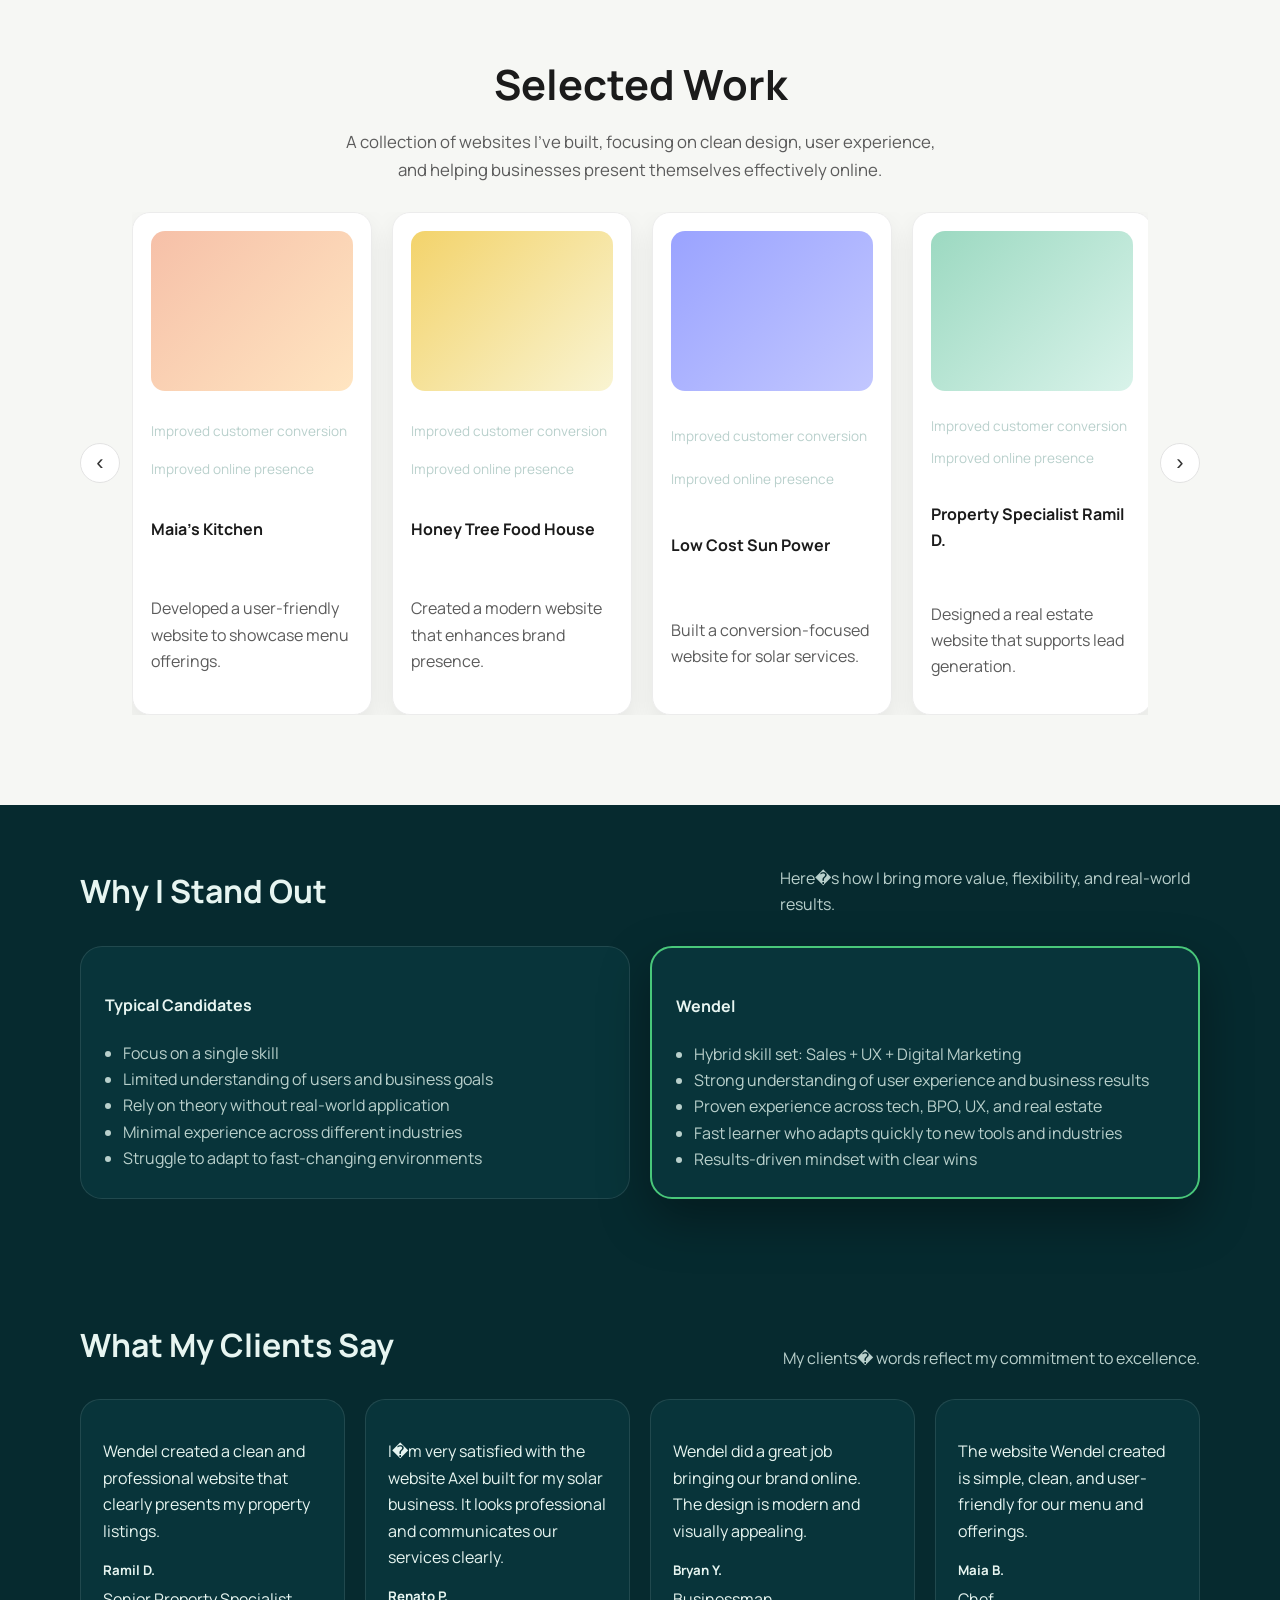
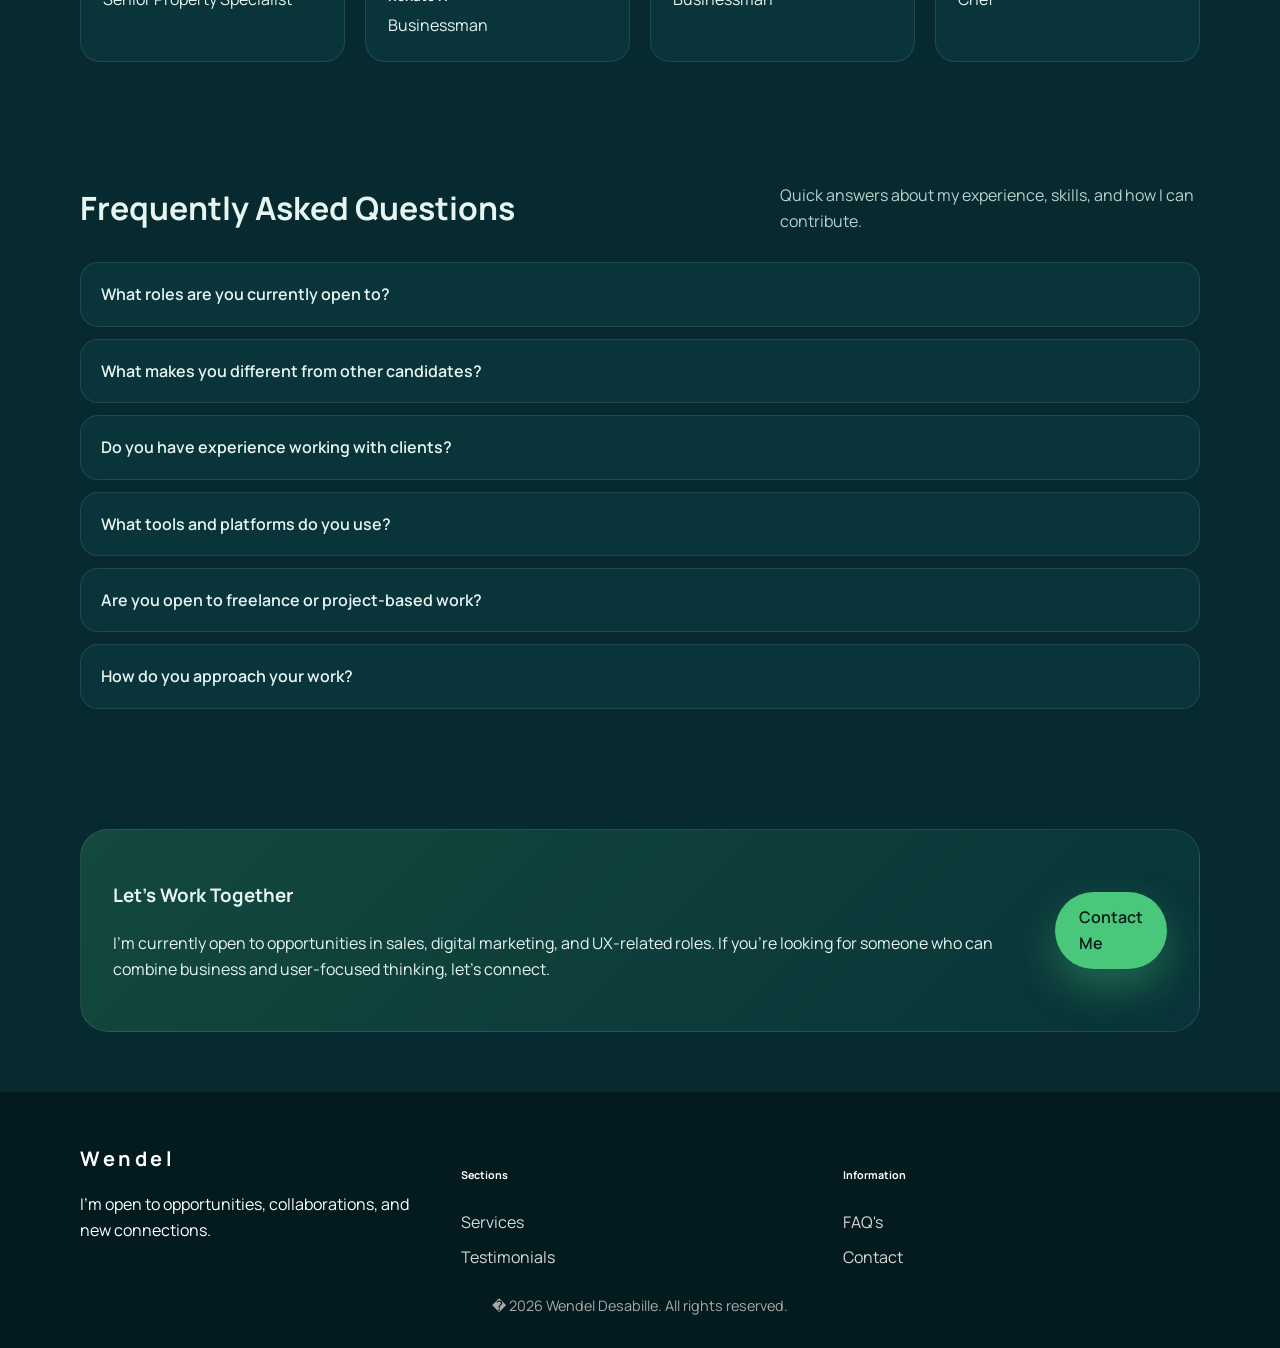
==== commit 594458a2: "Add slider and refine hero badge" ====
--- a/index.html
+++ b/index.html
@@ -47,6 +47,7 @@
           <div class="hero-visual">
             <div class="hero-photo">
               <img src="assets/pic.png" alt="Wendel Desabille" />
+              <span class="status-badge" aria-hidden="true"></span>
               
             </div>
             <div class="floating-card success">
@@ -167,40 +168,48 @@
         </div>
       </section>
 
-      <section class="work" id="work">
-        <div class="container">
-          <div class="section-head">
+            <section class="work light-block" id="work">
+        <div class="container">
+          <div class="section-head center">
             <h3>Selected Work</h3>
             <p>
-              A collection of websites I�ve built, focusing on clean design, user experience,
+              A collection of websites I’ve built, focusing on clean design, user experience,
               and helping businesses present themselves effectively online.
             </p>
           </div>
-          <div class="work-scroll">
-            <article class="work-card">
-              <span>Improved customer conversion</span>
-              <span>Improved online presence</span>
-              <h4>Maia's Kitchen</h4>
-              <p>Developed a user-friendly website to showcase menu offerings.</p>
-            </article>
-            <article class="work-card">
-              <span>Improved customer conversion</span>
-              <span>Improved online presence</span>
-              <h4>Honey Tree Food House</h4>
-              <p>Created a modern website that enhances brand presence.</p>
-            </article>
-            <article class="work-card">
-              <span>Improved customer conversion</span>
-              <span>Improved online presence</span>
-              <h4>Low Cost Sun Power</h4>
-              <p>Built a conversion-focused website for solar services.</p>
-            </article>
-            <article class="work-card">
-              <span>Improved customer conversion</span>
-              <span>Improved online presence</span>
-              <h4>Property Specialist Ramil D.</h4>
-              <p>Designed a real estate website that supports lead generation.</p>
-            </article>
+          <div class="work-slider" aria-label="Selected work slider">
+            <button class="slider-btn prev" type="button" aria-label="Previous">‹</button>
+            <div class="work-track" id="workTrack">
+              <article class="work-card">
+                <div class="work-thumb thumb-one"></div>
+                <span>Improved customer conversion</span>
+                <span>Improved online presence</span>
+                <h4>Maia's Kitchen</h4>
+                <p>Developed a user-friendly website to showcase menu offerings.</p>
+              </article>
+              <article class="work-card">
+                <div class="work-thumb thumb-two"></div>
+                <span>Improved customer conversion</span>
+                <span>Improved online presence</span>
+                <h4>Honey Tree Food House</h4>
+                <p>Created a modern website that enhances brand presence.</p>
+              </article>
+              <article class="work-card">
+                <div class="work-thumb thumb-three"></div>
+                <span>Improved customer conversion</span>
+                <span>Improved online presence</span>
+                <h4>Low Cost Sun Power</h4>
+                <p>Built a conversion-focused website for solar services.</p>
+              </article>
+              <article class="work-card">
+                <div class="work-thumb thumb-four"></div>
+                <span>Improved customer conversion</span>
+                <span>Improved online presence</span>
+                <h4>Property Specialist Ramil D.</h4>
+                <p>Designed a real estate website that supports lead generation.</p>
+              </article>
+            </div>
+            <button class="slider-btn next" type="button" aria-label="Next">›</button>
           </div>
         </div>
       </section>
@@ -330,5 +339,6 @@
       </div>
       <div class="footer-bottom">� 2026 Wendel Desabille. All rights reserved.</div>
     </footer>
+    <script src="script.js"></script>
   </body>
 </html>
--- a/styles.css
+++ b/styles.css
@@ -708,3 +708,153 @@
     grid-template-columns: 1fr;
   }
 }
+
+/* Right choice exact layout tweaks */
+.right-choice {
+  background: #062a2f;
+}
+
+.right-choice-head h3 {
+  color: #f3fbfa;
+  font-weight: 700;
+}
+
+.right-choice-head p {
+  color: #b9d0cc;
+}
+
+.choice-visual {
+  max-width: 700px;
+}
+
+.choice-photo {
+  border-radius: 22px;
+}
+
+.choice-badge {
+  border-radius: 14px;
+  font-size: 0.85rem;
+}
+
+.choice-badge.left {
+  left: -6%;
+  bottom: 28%;
+}
+
+.choice-badge.right {
+  right: -6%;
+  top: 22%;
+}
+
+.choice-metrics {
+  margin-top: 18px;
+}
+
+.choice-metrics .metric h4 {
+  color: #f3fbfa;
+}
+
+.choice-metrics .metric p {
+  color: #b9d0cc;
+}
+
+.work.light-block {
+  padding: 70px 0 90px;
+}
+
+.work-slider {
+  display: grid;
+  grid-template-columns: auto 1fr auto;
+  gap: 12px;
+  align-items: center;
+}
+
+.work-track {
+  display: grid;
+  grid-auto-flow: column;
+  grid-auto-columns: minmax(240px, 1fr);
+  gap: 20px;
+  overflow: hidden;
+  scroll-behavior: smooth;
+}
+
+.work-card {
+  background: #ffffff;
+  border-radius: 18px;
+  padding: 18px;
+  border: 1px solid #ececec;
+  box-shadow: 0 12px 28px rgba(15, 15, 15, 0.08);
+}
+
+.work-thumb {
+  height: 160px;
+  border-radius: 14px;
+  margin-bottom: 14px;
+  background-size: cover;
+  background-position: center;
+}
+
+.thumb-one { background-image: linear-gradient(135deg, #f6c0a8, #ffe5c1); }
+.thumb-two { background-image: linear-gradient(135deg, #f3d36b, #f9f4d2); }
+.thumb-three { background-image: linear-gradient(135deg, #9aa3ff, #c2c7ff); }
+.thumb-four { background-image: linear-gradient(135deg, #9cd9c1, #d9f3ea); }
+
+.slider-btn {
+  width: 40px;
+  height: 40px;
+  border-radius: 50%;
+  border: 1px solid #e2e2e2;
+  background: #fff;
+  color: #333;
+  font-size: 22px;
+  cursor: pointer;
+  display: grid;
+  place-items: center;
+}
+
+@media (max-width: 900px) {
+  .work-slider {
+    grid-template-columns: 1fr;
+  }
+
+  .slider-btn {
+    display: none;
+  }
+
+  .work-track {
+    overflow-x: auto;
+    scroll-snap-type: x mandatory;
+  }
+
+  .work-card {
+    scroll-snap-align: start;
+  }
+}
+
+/* Hero badge + floating card refinements */
+.status-badge {
+  display: grid;
+  place-items: center;
+  border: 1px solid rgba(255, 255, 255, 0.35);
+  background: rgba(6, 28, 32, 0.65);
+  box-shadow: 0 10px 20px rgba(0, 0, 0, 0.35);
+}
+
+.status-badge::after {
+  content: "";
+  width: 18px;
+  height: 18px;
+  border-radius: 50%;
+  background: #46d37b;
+  box-shadow: inset 0 0 0 4px rgba(6, 28, 32, 0.55);
+}
+
+.floating-card.success {
+  left: -14%;
+  top: 60%;
+}
+
+.floating-card.mission {
+  left: 0%;
+  bottom: -10%;
+}
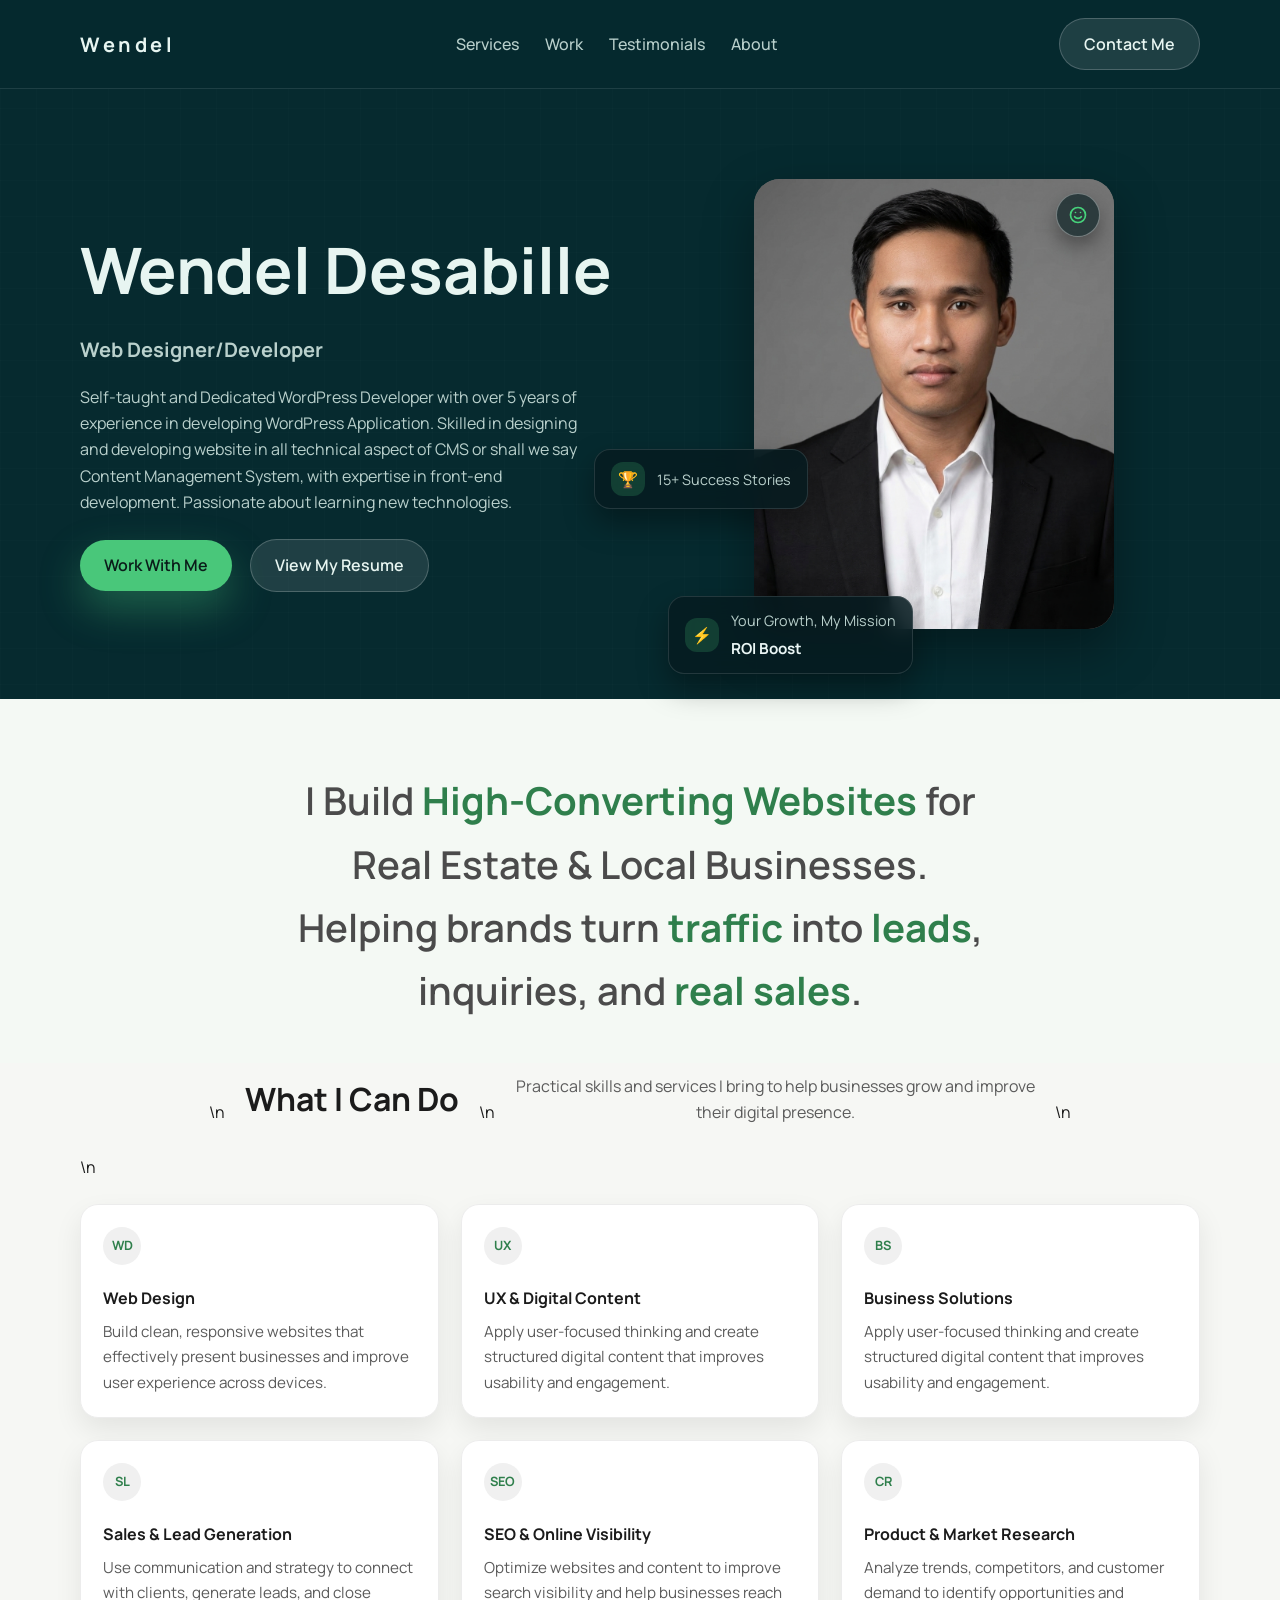
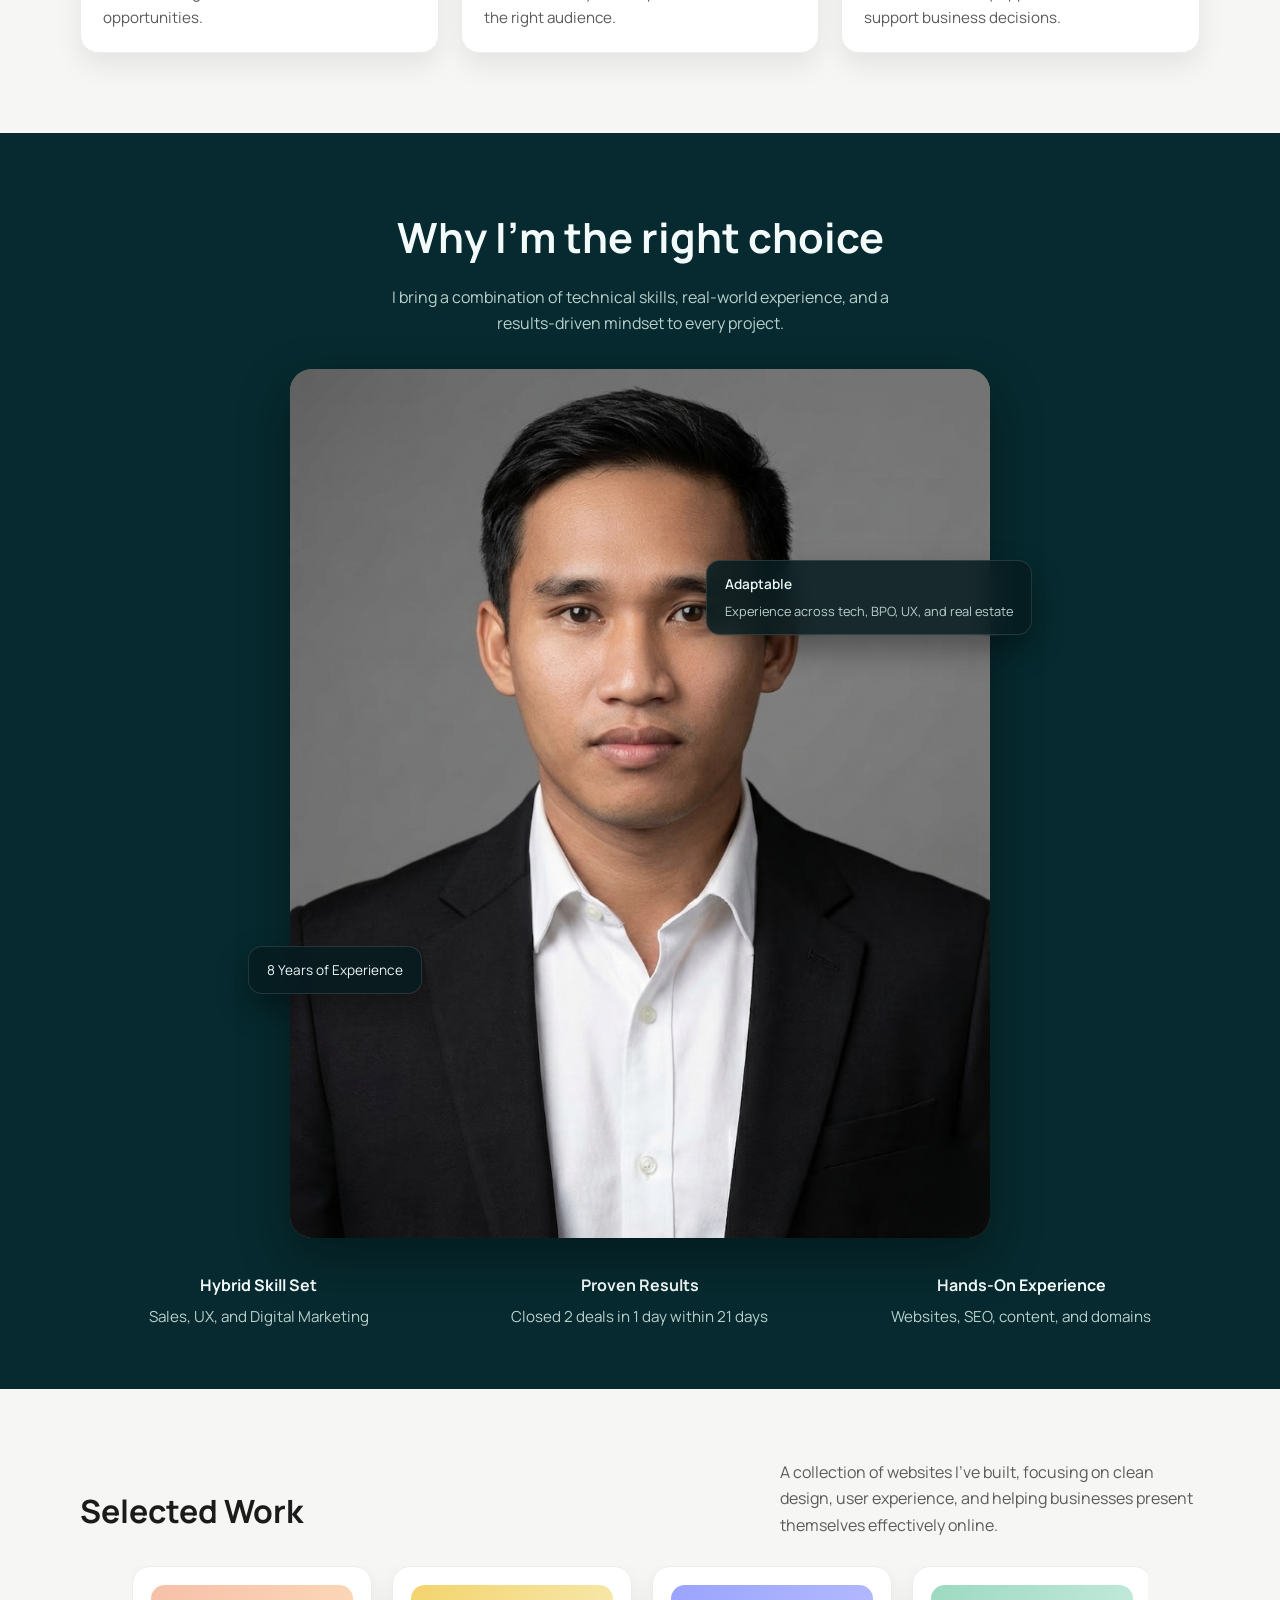
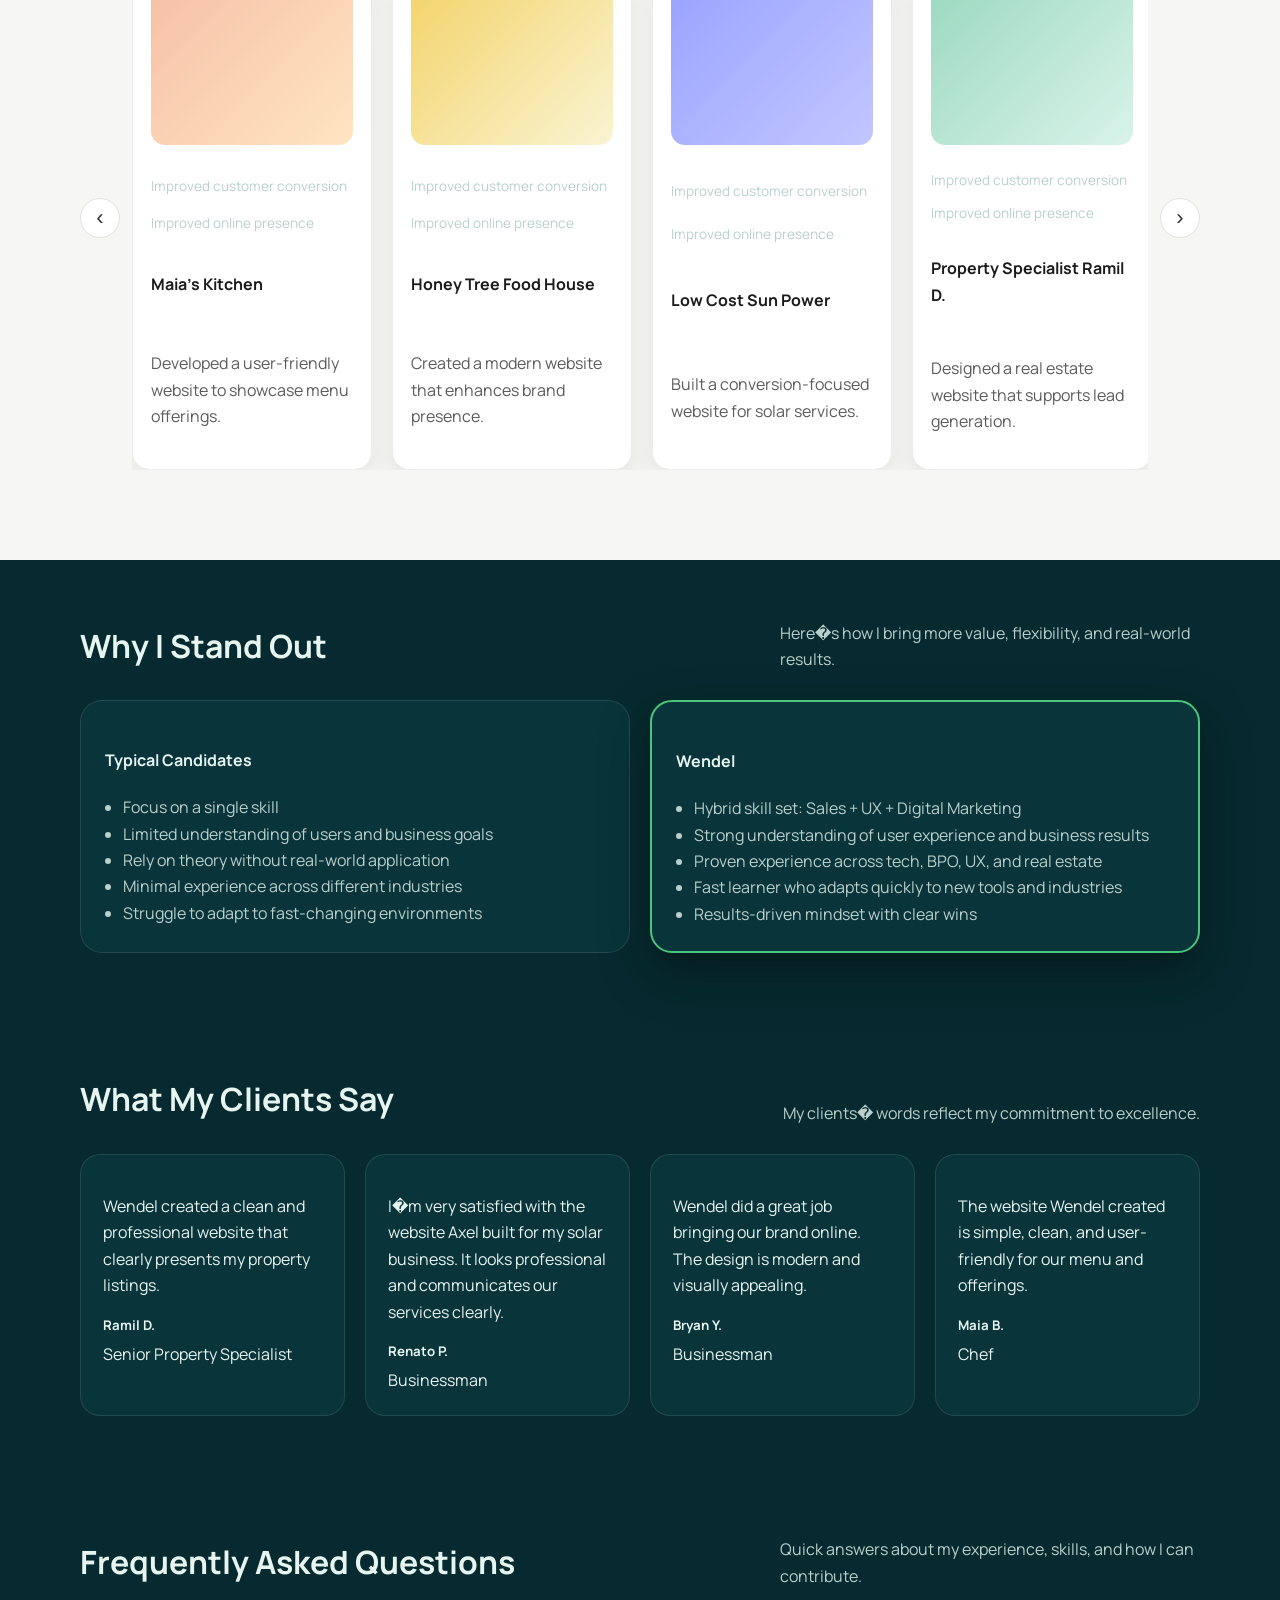
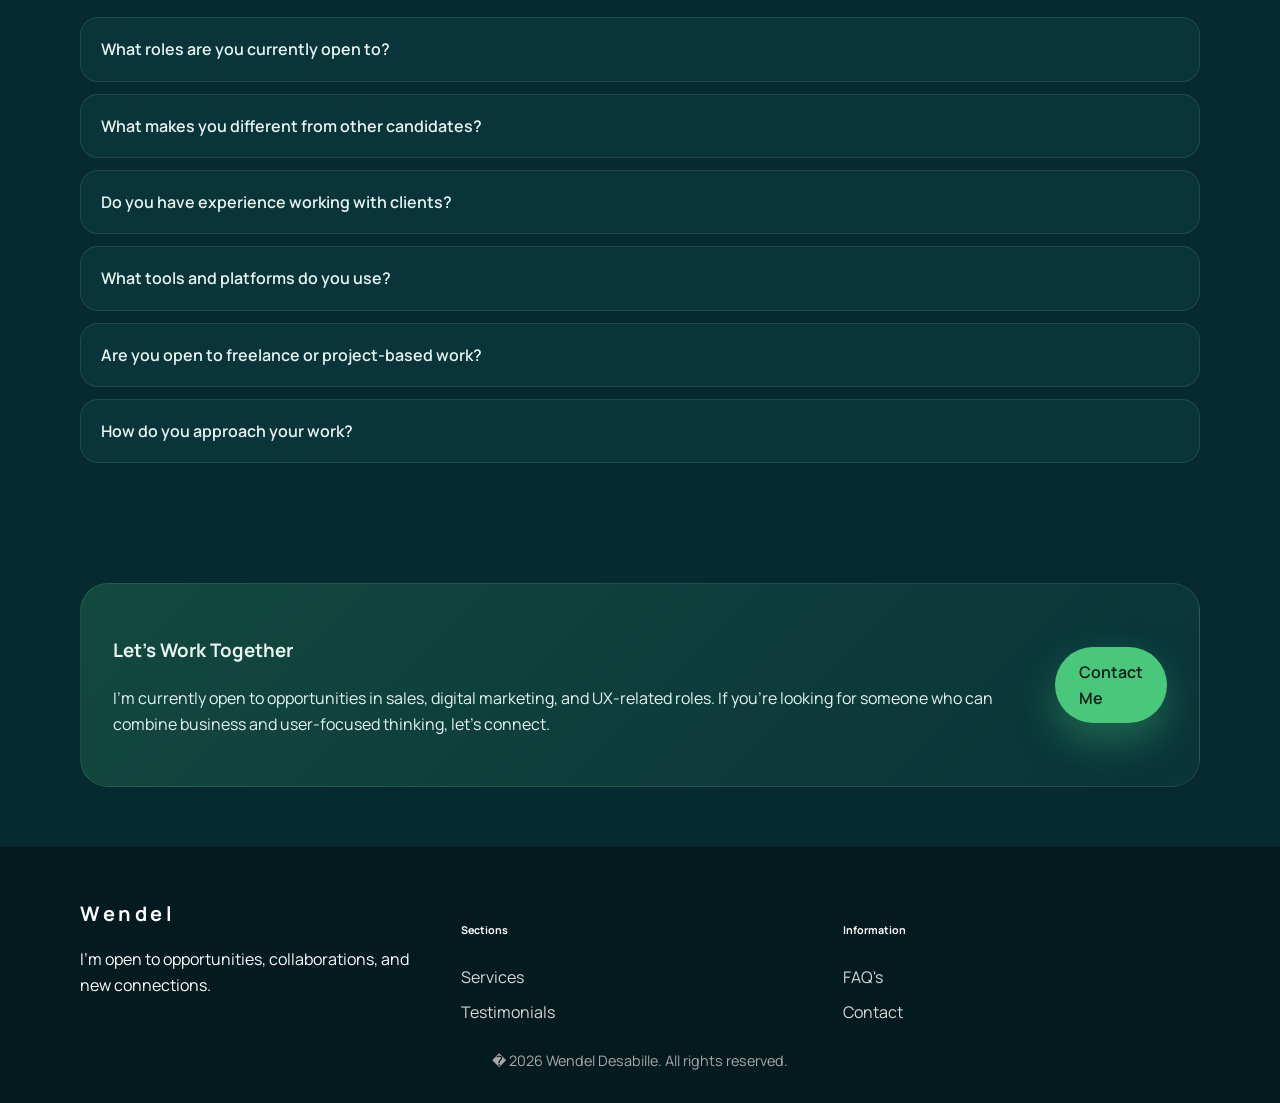
==== commit b5c05ff1: "Remove section-head center class" ====
--- a/index.html
+++ b/index.html
@@ -79,7 +79,7 @@
 
       <section class="services light-block" id="services">
         <div class="container">
-          <div class="section-head center">\n            <h3>What I Can Do</h3>\n            <p>Practical skills and services I bring to help businesses grow and improve their digital presence.</p>\n          </div>\n          <div class="card-grid">
+          <div class="section-head">\n            <h3>What I Can Do</h3>\n            <p>Practical skills and services I bring to help businesses grow and improve their digital presence.</p>\n          </div>\n          <div class="card-grid">
             <article class="service-card">
               <span class="icon">WD</span>
               <h4>Web Design</h4>
@@ -170,7 +170,7 @@
 
             <section class="work light-block" id="work">
         <div class="container">
-          <div class="section-head center">
+          <div class="section-head">
             <h3>Selected Work</h3>
             <p>
               A collection of websites I’ve built, focusing on clean design, user experience,
--- a/styles.css
+++ b/styles.css
@@ -1,4 +1,4 @@
-:root {
+﻿:root {
   color-scheme: dark;
   --bg: #062a2f;
   --bg-deep: #031b1f;
@@ -15,7 +15,9 @@
 * {
   box-sizing: border-box;
 }
-
+.section-head.center{
+  display: none Im !important;
+}
 body {
   margin: 0;
   font-family: "Manrope", sans-serif;
@@ -652,22 +654,6 @@
   font-weight: 700;
 }
 
-.section-head.center {
-  flex-direction: column;
-  align-items: center;
-  text-align: center;
-  gap: 10px;
-}
-
-.section-head.center h3 {
-  font-size: clamp(2rem, 4vw, 2.6rem);
-}
-
-.section-head.center p {
-  max-width: 620px;
-  font-size: 1.05rem;
-}
-
 .services.light-block .card-grid {
   grid-template-columns: repeat(3, minmax(0, 1fr));
   gap: 22px;
@@ -858,3 +844,12 @@
   left: 0%;
   bottom: -10%;
 }
+
+/* Override status badge to show green smile icon */
+.status-badge::after {
+  content: "";
+  width: 20px;
+  height: 20px;
+  background: url("data:image/svg+xml;utf8,<svg xmlns='http://www.w3.org/2000/svg' width='20' height='20' viewBox='0 0 24 24' fill='none' stroke='%2346d37b' stroke-width='2' stroke-linecap='round' stroke-linejoin='round'><circle cx='12' cy='12' r='9'/><path d='M8 14s1.5 2 4 2 4-2 4-2'/><path d='M9 9h.01'/><path d='M15 9h.01'/></svg>") no-repeat center / contain;
+  box-shadow: none;
+}
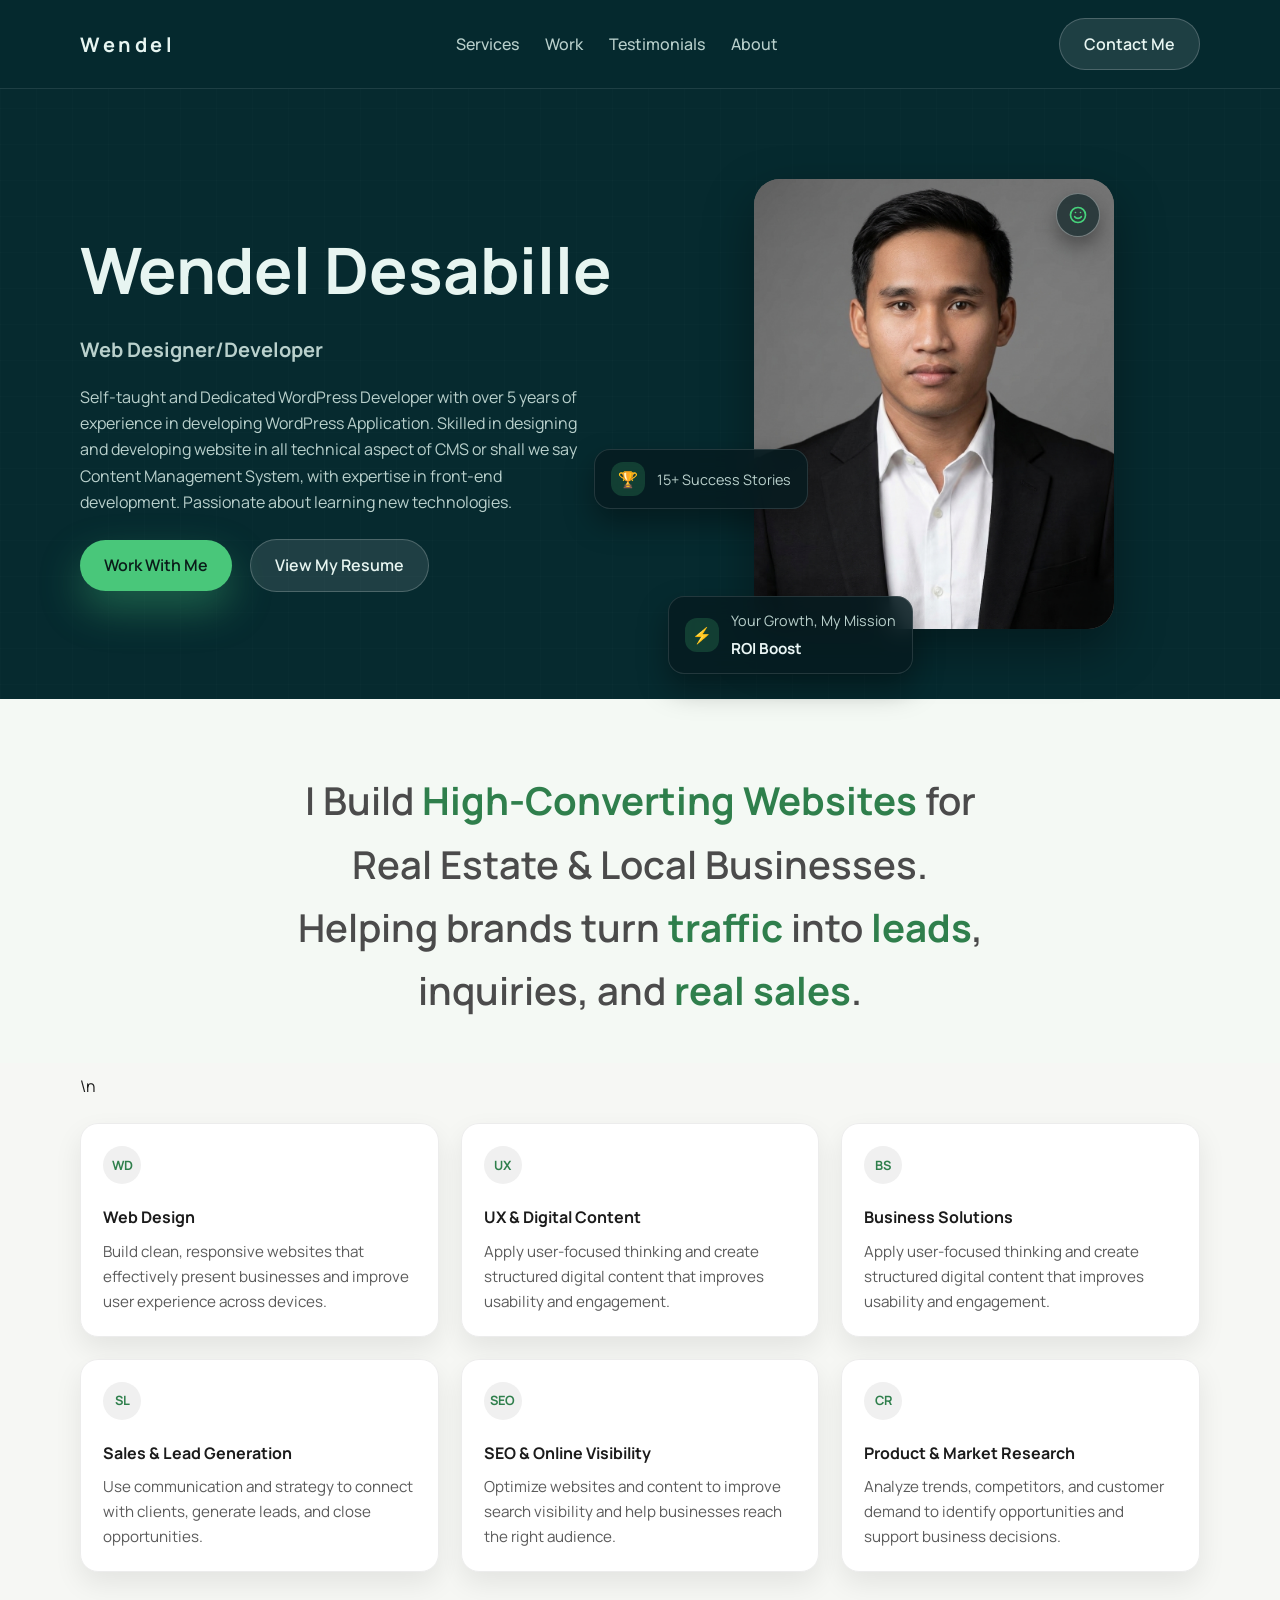
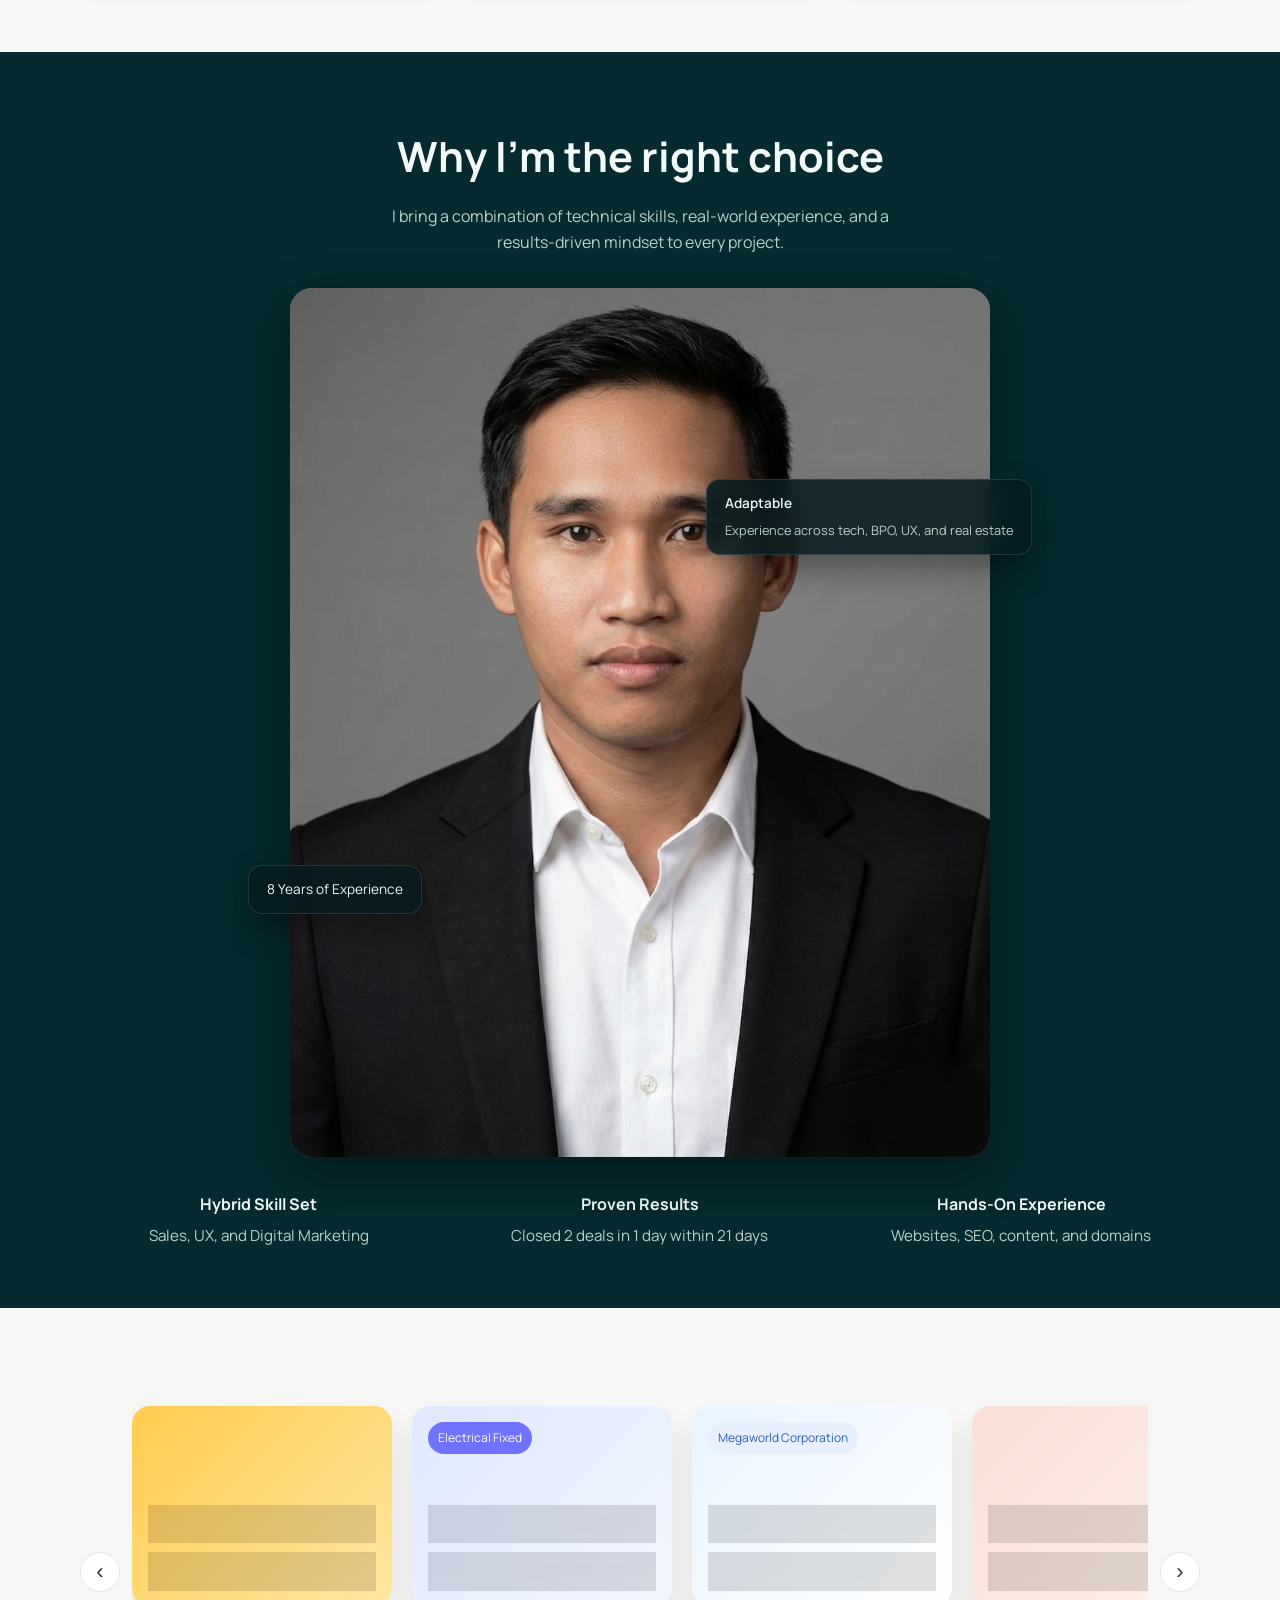
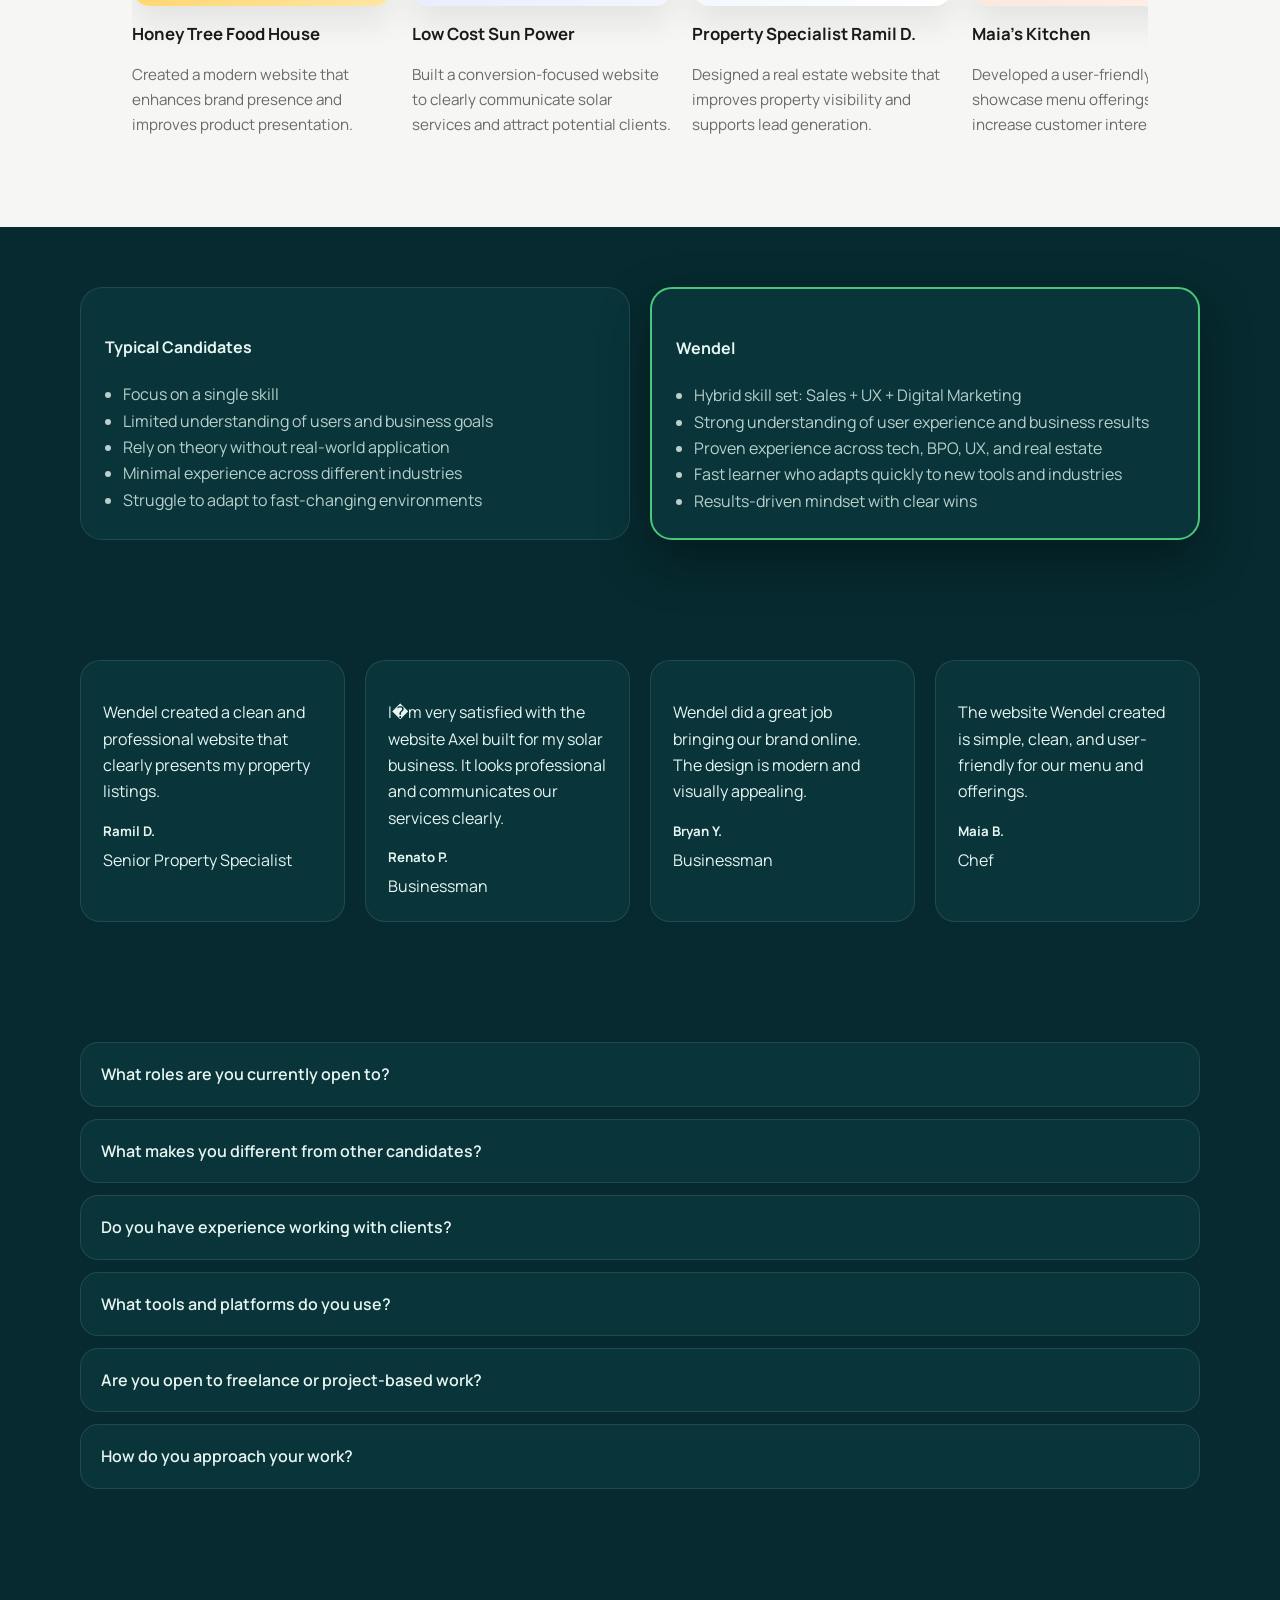
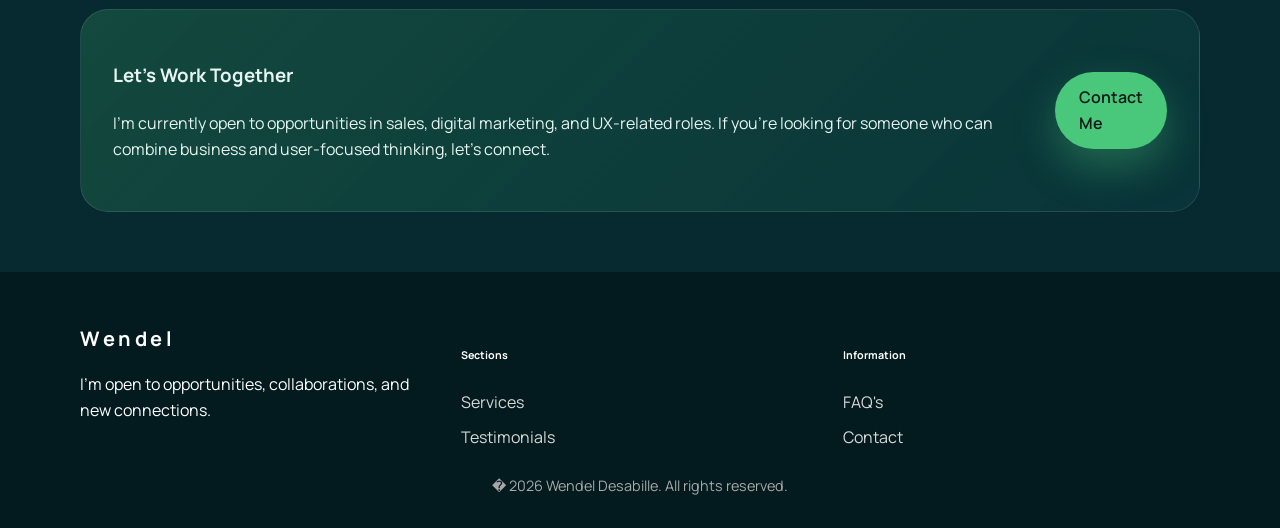
==== commit 690f0bb6: "Restyle selected work slider" ====
--- a/index.html
+++ b/index.html
@@ -168,9 +168,9 @@
         </div>
       </section>
 
-            <section class="work light-block" id="work">
-        <div class="container">
-          <div class="section-head">
+                  <section class="work light-block" id="work">
+        <div class="container">
+          <div class="section-head center">
             <h3>Selected Work</h3>
             <p>
               A collection of websites I’ve built, focusing on clean design, user experience,
@@ -181,32 +181,46 @@
             <button class="slider-btn prev" type="button" aria-label="Previous">‹</button>
             <div class="work-track" id="workTrack">
               <article class="work-card">
-                <div class="work-thumb thumb-one"></div>
-                <span>Improved customer conversion</span>
-                <span>Improved online presence</span>
-                <h4>Maia's Kitchen</h4>
-                <p>Developed a user-friendly website to showcase menu offerings.</p>
+                <div class="work-media yellow">
+                  <div class="tag-row">
+                    <span class="tag">Improved online presence</span>
+                    <span class="tag">Improved customer conversion</span>
+                  </div>
+                </div>
+                <h4>Honey Tree Food House</h4>
+                <p>Created a modern website that enhances brand presence and improves product presentation.</p>
               </article>
               <article class="work-card">
-                <div class="work-thumb thumb-two"></div>
-                <span>Improved customer conversion</span>
-                <span>Improved online presence</span>
-                <h4>Honey Tree Food House</h4>
-                <p>Created a modern website that enhances brand presence.</p>
+                <div class="work-media solar">
+                  <span class="badge">Electrical Fixed</span>
+                  <div class="tag-row">
+                    <span class="tag">Improved online presence</span>
+                    <span class="tag">Improved customer conversion</span>
+                  </div>
+                </div>
+                <h4>Low Cost Sun Power</h4>
+                <p>Built a conversion-focused website to clearly communicate solar services and attract potential clients.</p>
               </article>
               <article class="work-card">
-                <div class="work-thumb thumb-three"></div>
-                <span>Improved customer conversion</span>
-                <span>Improved online presence</span>
-                <h4>Low Cost Sun Power</h4>
-                <p>Built a conversion-focused website for solar services.</p>
+                <div class="work-media property">
+                  <span class="badge light">Megaworld Corporation</span>
+                  <div class="tag-row">
+                    <span class="tag">Improved online presence</span>
+                    <span class="tag">Improved customer conversion</span>
+                  </div>
+                </div>
+                <h4>Property Specialist Ramil D.</h4>
+                <p>Designed a real estate website that improves property visibility and supports lead generation.</p>
               </article>
               <article class="work-card">
-                <div class="work-thumb thumb-four"></div>
-                <span>Improved customer conversion</span>
-                <span>Improved online presence</span>
-                <h4>Property Specialist Ramil D.</h4>
-                <p>Designed a real estate website that supports lead generation.</p>
+                <div class="work-media kitchen">
+                  <div class="tag-row">
+                    <span class="tag">Improved online presence</span>
+                    <span class="tag">Improved customer conversion</span>
+                  </div>
+                </div>
+                <h4>Maia's Kitchen</h4>
+                <p>Developed a user-friendly website to showcase menu offerings and increase customer interest.</p>
               </article>
             </div>
             <button class="slider-btn next" type="button" aria-label="Next">›</button>
--- a/styles.css
+++ b/styles.css
@@ -15,8 +15,8 @@
 * {
   box-sizing: border-box;
 }
-.section-head.center{
-  display: none Im !important;
+.section-head.center, .section-head{
+  display: none !important;
 }
 body {
   margin: 0;
@@ -852,4 +852,122 @@
   height: 20px;
   background: url("data:image/svg+xml;utf8,<svg xmlns='http://www.w3.org/2000/svg' width='20' height='20' viewBox='0 0 24 24' fill='none' stroke='%2346d37b' stroke-width='2' stroke-linecap='round' stroke-linejoin='round'><circle cx='12' cy='12' r='9'/><path d='M8 14s1.5 2 4 2 4-2 4-2'/><path d='M9 9h.01'/><path d='M15 9h.01'/></svg>") no-repeat center / contain;
   box-shadow: none;
-}+}
+/* Selected work layout (light) */
+.work.light-block {
+  background: #f6f7f4;
+}
+
+.section-head.center {
+  flex-direction: column;
+  align-items: center;
+  text-align: center;
+  gap: 10px;
+}
+
+.section-head.center h3 {
+  font-size: clamp(2rem, 4vw, 2.6rem);
+}
+
+.section-head.center p {
+  max-width: 620px;
+  font-size: 1.05rem;
+}
+
+.work-slider {
+  margin-top: 28px;
+}
+
+.work-track {
+  grid-auto-columns: minmax(260px, 1fr);
+}
+
+.work-card {
+  display: grid;
+  gap: 14px;
+  padding: 0;
+  border: none;
+  box-shadow: none;
+  background: transparent;
+}
+
+.work-card h4 {
+  margin: 0;
+  font-size: 1.05rem;
+}
+
+.work-card p {
+  margin: 0;
+  color: #6a6a6a;
+  font-size: 0.95rem;
+}
+
+.work-media {
+  position: relative;
+  height: 200px;
+  border-radius: 18px;
+  overflow: hidden;
+  background: #eaeaea;
+  box-shadow: 0 18px 30px rgba(20, 20, 20, 0.08);
+}
+
+.work-media.yellow {
+  background: linear-gradient(135deg, #ffcc4d, #ffe6a3);
+}
+
+.work-media.solar {
+  background: linear-gradient(135deg, #dfe8ff, #f3f6ff);
+}
+
+.work-media.property {
+  background: linear-gradient(135deg, #e9f4ff, #ffffff);
+}
+
+.work-media.kitchen {
+  background: linear-gradient(135deg, #f8e0d6, #fff1e9);
+}
+
+.work-media .badge {
+  position: absolute;
+  top: 16px;
+  left: 16px;
+  padding: 6px 10px;
+  border-radius: 999px;
+  background: #6f73ff;
+  color: #fff;
+  font-size: 0.75rem;
+}
+
+.work-media .badge.light {
+  background: #e7f0ff;
+  color: #2b5cc0;
+}
+
+.tag-row {
+  position: absolute;
+  left: 16px;
+  right: 16px;
+  bottom: 16px;
+  display: flex;
+  flex-direction: column;
+  gap: 8px;
+}
+
+.tag {
+  display: inline-flex;
+  align-items: center;
+  justify-content: center;
+  padding: 8px 14px;
+  border-radius: 999px;
+  background: rgba(0, 0, 0, 0.12);
+  color: #fff;
+  font-size: 0.75rem;
+  backdrop-filter: blur(6px);
+}
+
+@media (max-width: 900px) {
+  .section-head.center {
+    text-align: left;
+    align-items: flex-start;
+  }
+}
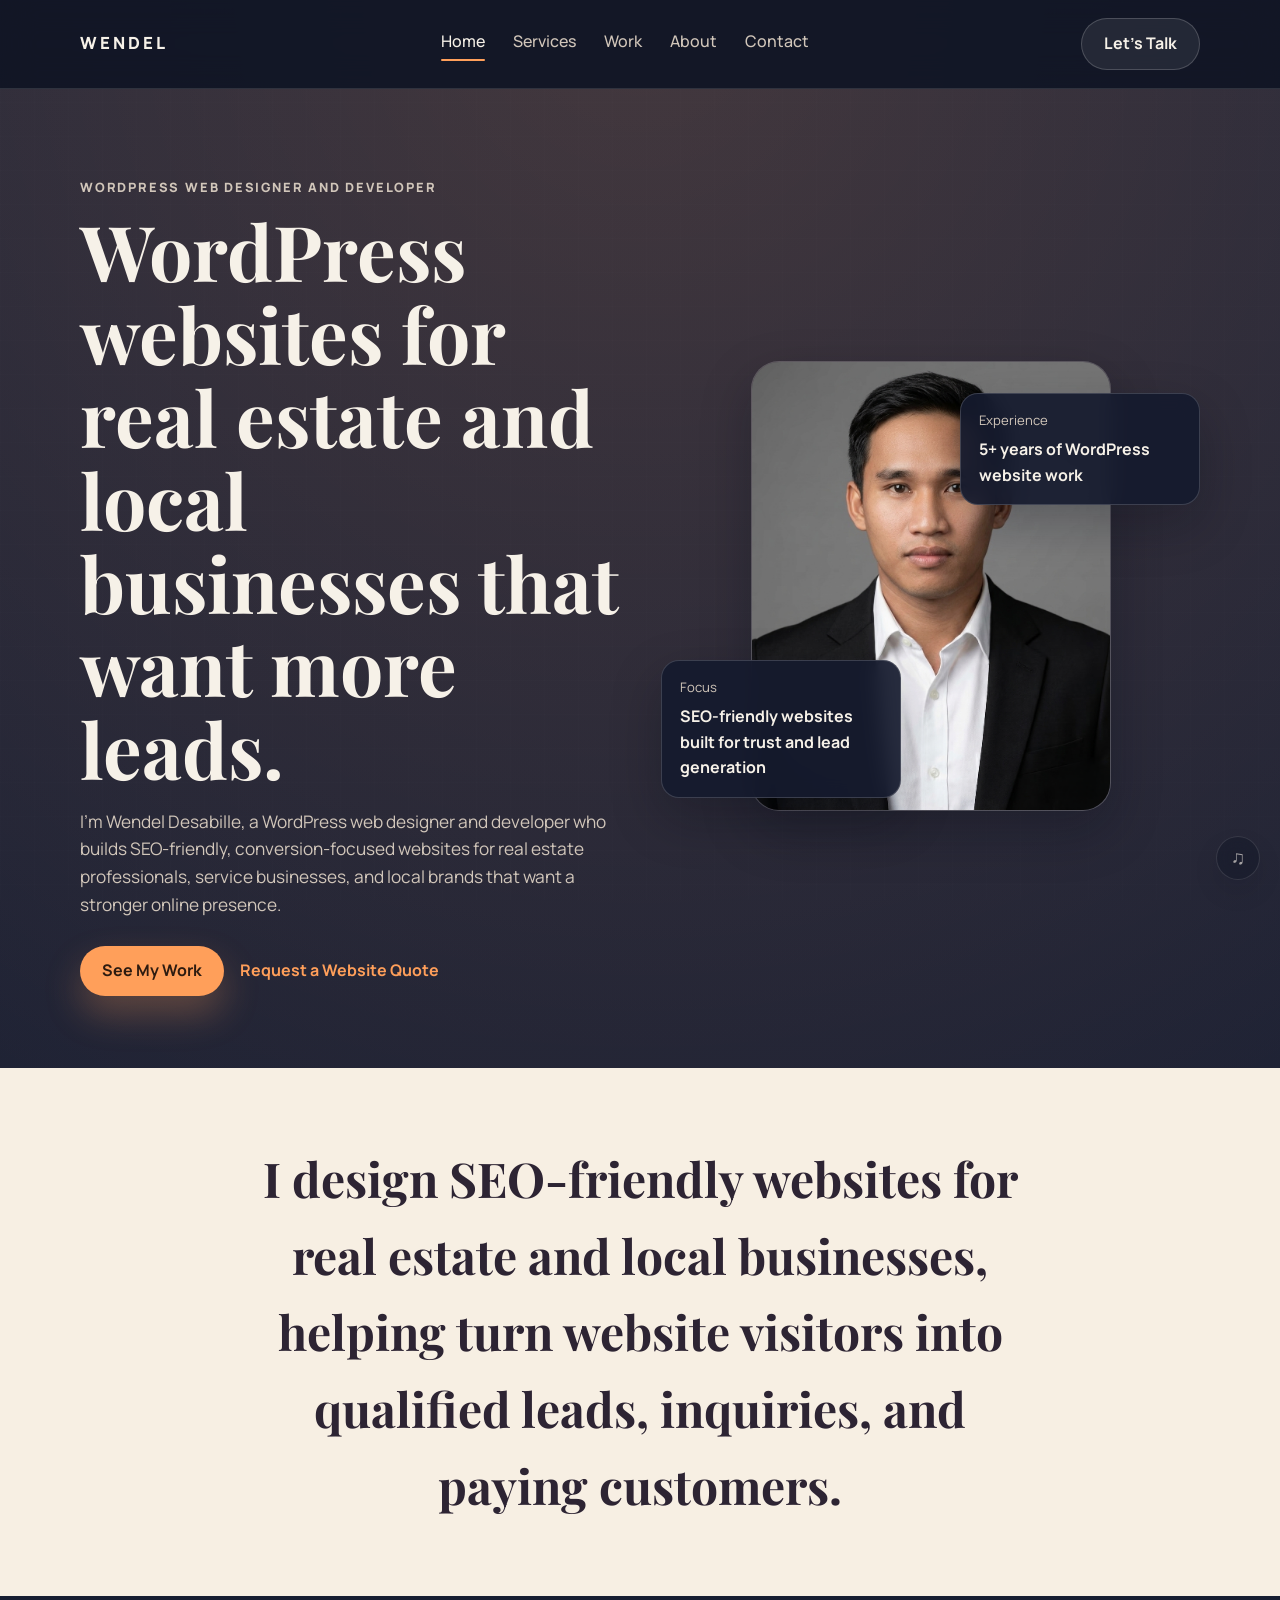
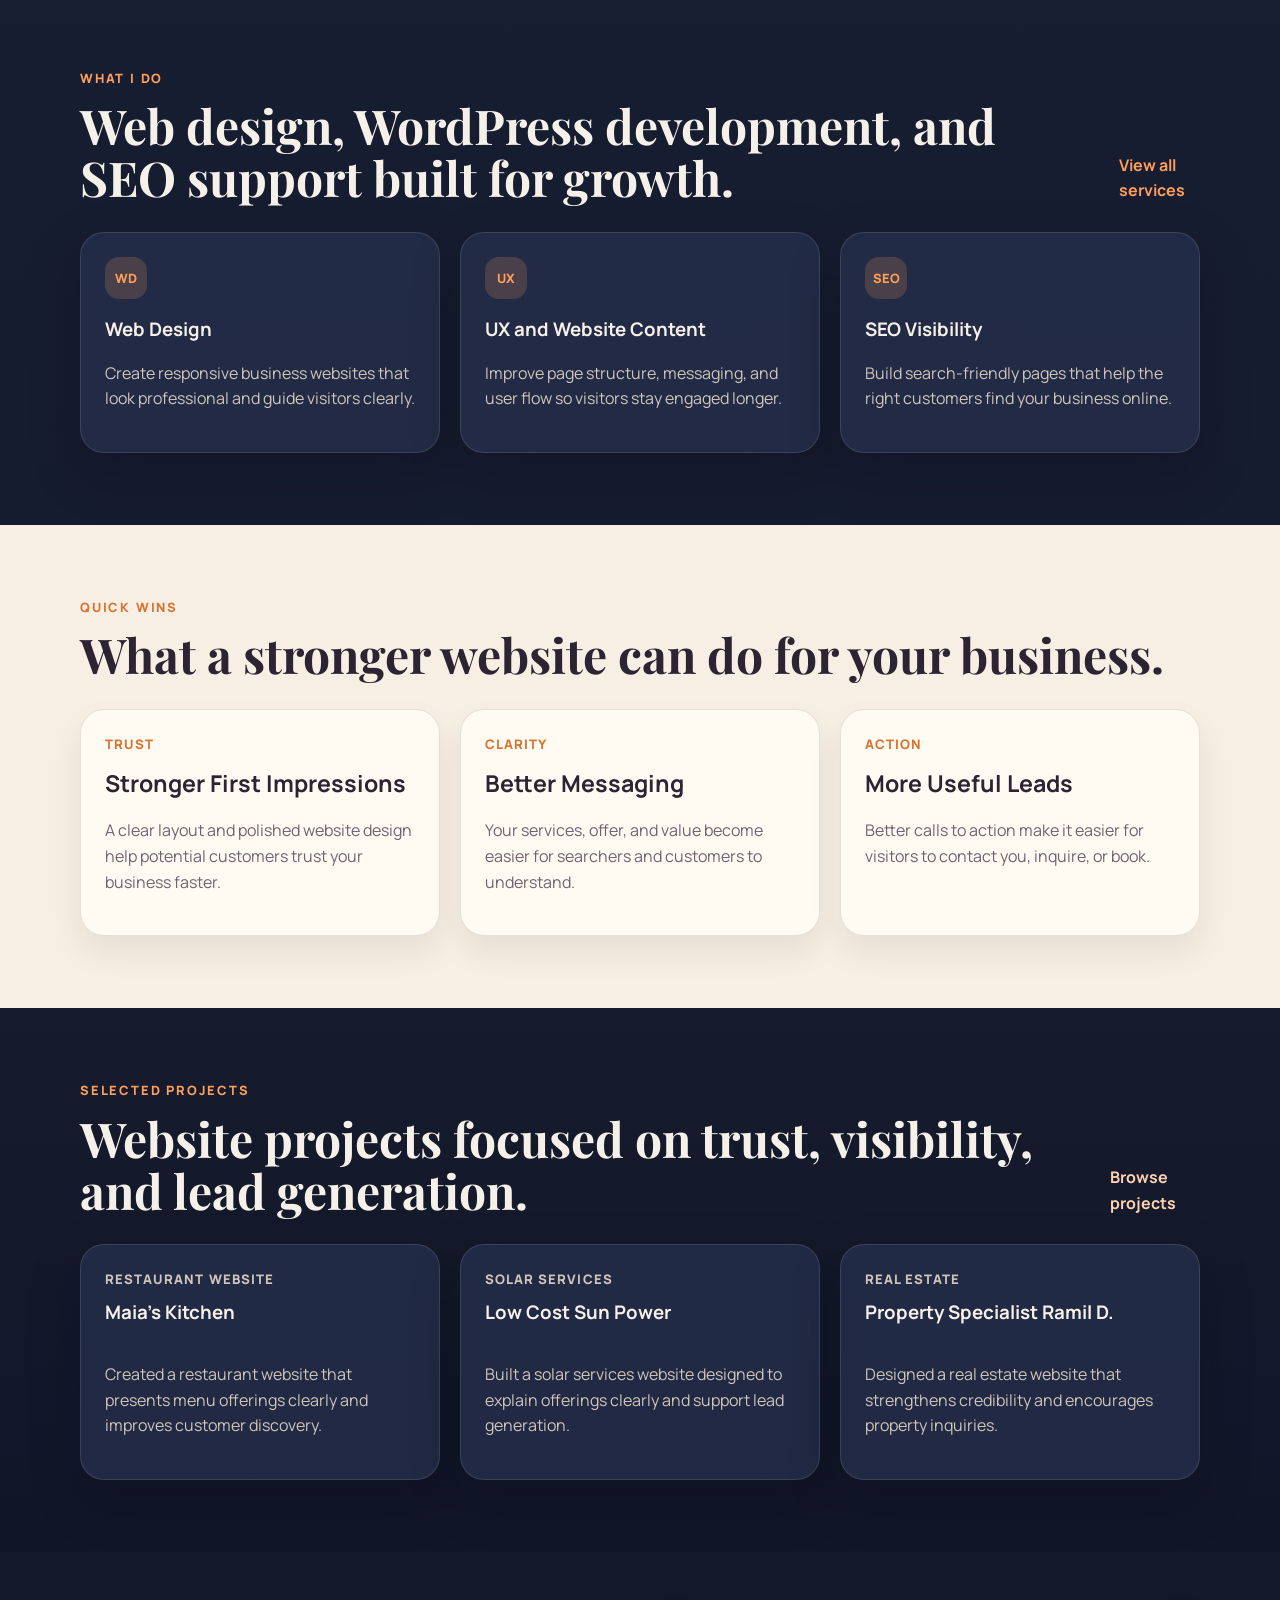
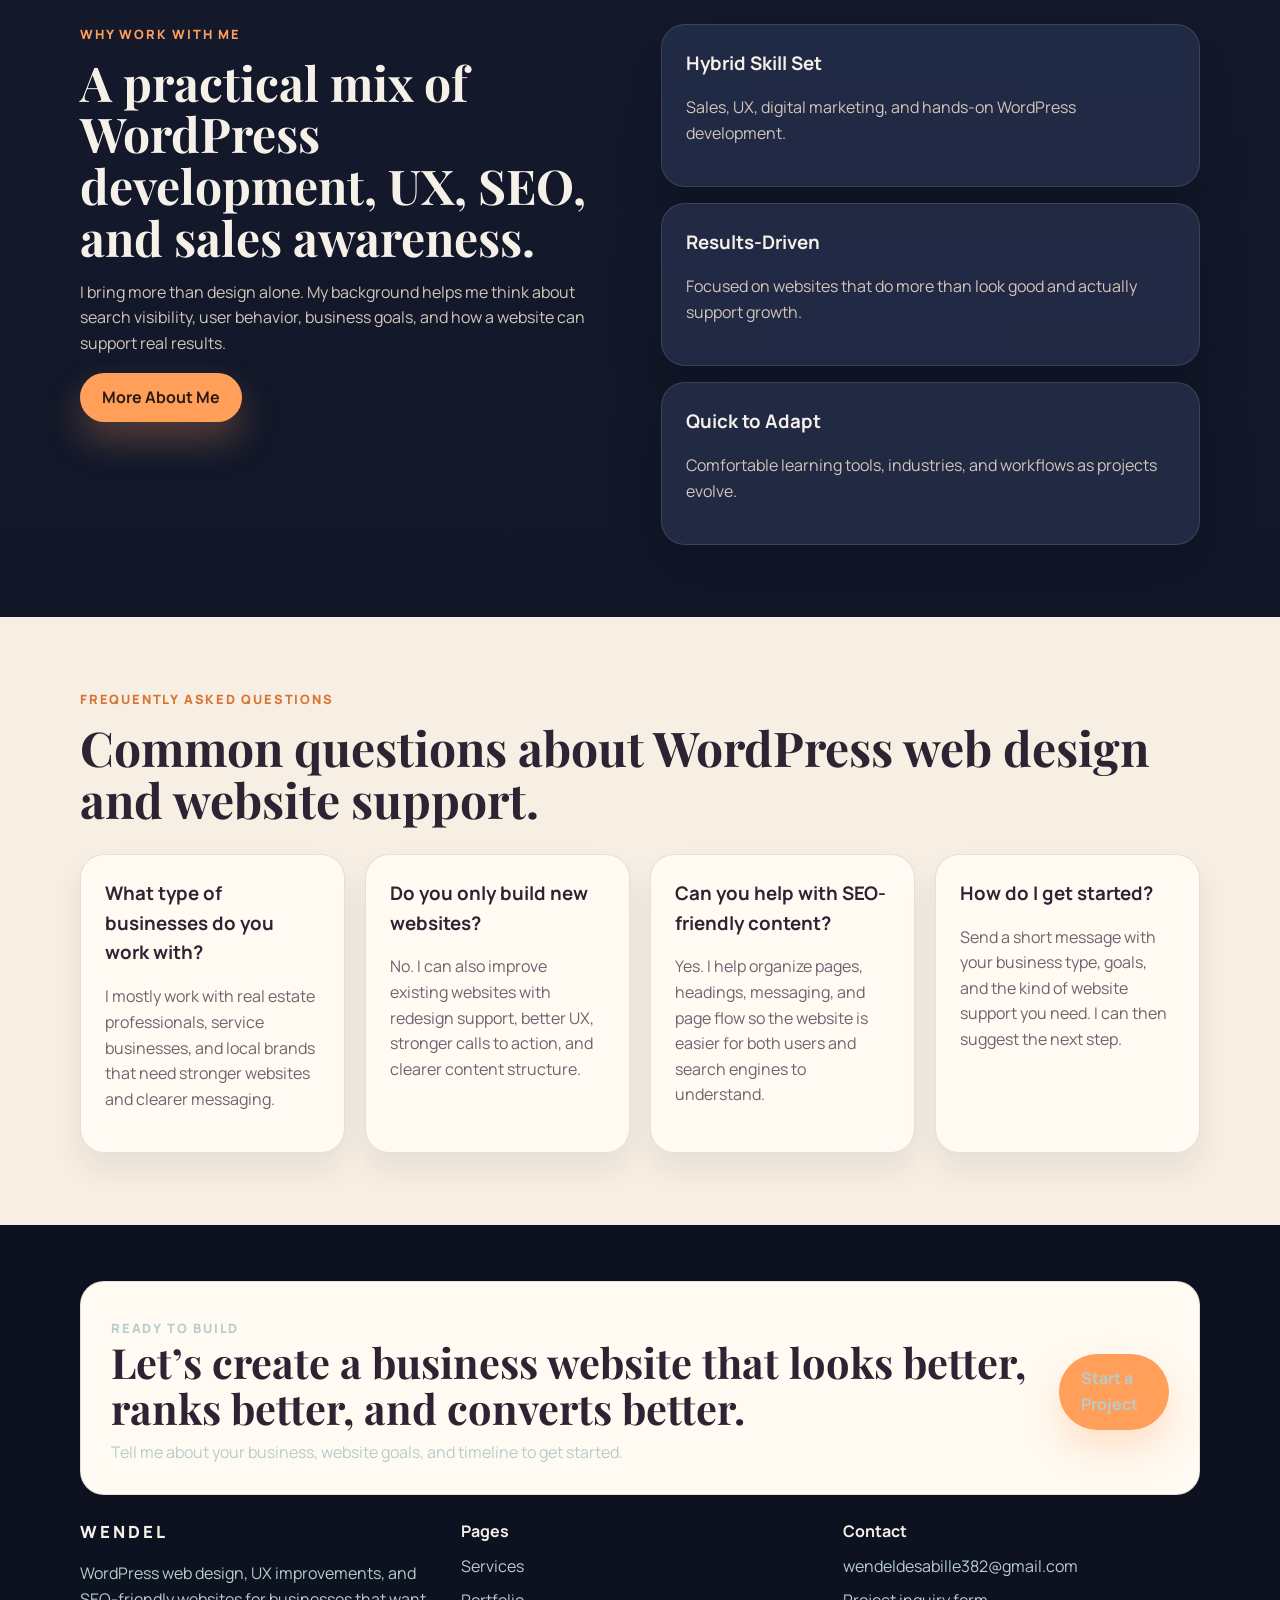
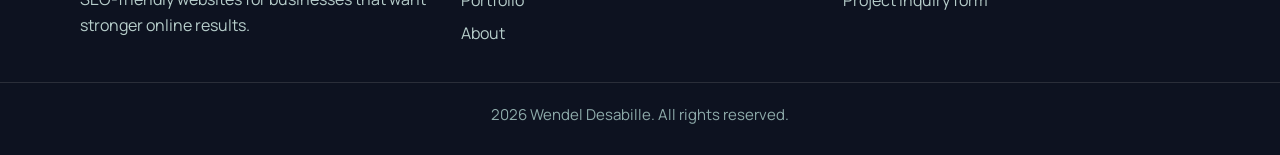
==== commit 8a9c0742: "Build portfolio website" ====
--- a/index.html
+++ b/index.html
@@ -1,358 +1,335 @@
-﻿<!doctype html>
+<!doctype html>
 <html lang="en">
   <head>
     <meta charset="UTF-8" />
     <meta name="viewport" content="width=device-width, initial-scale=1.0" />
-    <title>Wendel Desabille - Portfolio</title>
+    <title>Wendel Desabille | WordPress Web Designer and Developer Portfolio</title>
+    <meta
+      name="description"
+      content="Wendel Desabille is a WordPress web designer and developer creating SEO-friendly, conversion-focused websites for real estate professionals and local businesses."
+    />
+    <meta name="robots" content="index, follow" />
+    <meta name="theme-color" content="#1b2238" />
+    <link rel="canonical" href="https://www.wendeldesabille.com/" />
+    <meta property="og:type" content="website" />
+    <meta property="og:title" content="Wendel Desabille | WordPress Web Designer and Developer Portfolio" />
+    <meta
+      property="og:description"
+      content="Conversion-focused WordPress websites for real estate professionals and local businesses."
+    />
+    <meta property="og:url" content="https://www.wendeldesabille.com/" />
+    <meta property="og:image" content="https://www.wendeldesabille.com/assets/og-image.png" />
+    <meta name="twitter:card" content="summary_large_image" />
+    <meta name="twitter:title" content="Wendel Desabille | WordPress Web Designer and Developer Portfolio" />
+    <meta
+      name="twitter:description"
+      content="SEO-friendly WordPress websites built to increase trust, visibility, and leads."
+    />
+    <meta name="twitter:image" content="https://www.wendeldesabille.com/assets/og-image.png" />
+    <link rel="icon" type="image/png" sizes="32x32" href="assets/favicon-32.png" />
+    <link rel="apple-touch-icon" href="assets/icon-192.png" />
+    <link rel="manifest" href="site.webmanifest" />
     <link rel="preconnect" href="https://fonts.googleapis.com" />
     <link rel="preconnect" href="https://fonts.gstatic.com" crossorigin />
     <link
-      href="https://fonts.googleapis.com/css2?family=Manrope:wght@300;400;500;600;700&family=Playfair+Display:wght@500;600;700&display=swap"
+      href="https://fonts.googleapis.com/css2?family=Manrope:wght@300;400;500;600;700;800&family=Playfair+Display:wght@600;700&display=swap"
       rel="stylesheet"
     />
     <link rel="stylesheet" href="styles.css" />
+    <script type="application/ld+json">
+      {
+        "@context": "https://schema.org",
+        "@graph": [
+          {
+            "@type": "Person",
+            "name": "Wendel Desabille",
+            "jobTitle": "WordPress Web Designer and Developer",
+            "url": "https://www.wendeldesabille.com/",
+            "image": "https://www.wendeldesabille.com/assets/pic.png",
+            "email": "mailto:wendeldesabille382@gmail.com",
+            "knowsAbout": ["WordPress development", "Web design", "SEO", "UX design", "Lead generation"]
+          },
+          {
+            "@type": "FAQPage",
+            "mainEntity": [
+              {
+                "@type": "Question",
+                "name": "What type of websites does Wendel Desabille build?",
+                "acceptedAnswer": {
+                  "@type": "Answer",
+                  "text": "Wendel Desabille builds WordPress websites for real estate professionals, local businesses, service companies, and brands that need stronger design, clearer messaging, and better lead generation."
+                }
+              },
+              {
+                "@type": "Question",
+                "name": "Does Wendel Desabille offer SEO-friendly website design?",
+                "acceptedAnswer": {
+                  "@type": "Answer",
+                  "text": "Yes. His website process includes SEO-friendly content structure, user-focused page flow, and conversion-focused design to improve visibility and usability."
+                }
+              }
+            ]
+          }
+        ]
+      }
+    </script>
   </head>
-  <body>
+  <body data-page="home">
+    <span class="disco-ball" aria-hidden="true"></span>
+    <span class="music-gif-left" aria-hidden="true"></span>
+    <span class="disco-ball-right" aria-hidden="true"></span>
     <header class="site-header">
       <div class="container nav">
-        <a class="brand" href="#hero">Wendel</a>
-        <nav class="nav-links">
-          <a href="#services">Services</a>
-          <a href="#work">Work</a>
-          <a href="#testimonials">Testimonials</a>
-          <a href="#about">About</a>
+        <a class="brand" href="index.html">Wendel</a>
+        <nav class="nav-links" aria-label="Primary">
+          <a href="index.html">Home</a>
+          <a href="services.html">Services</a>
+          <a href="work.html">Work</a>
+          <a href="about.html">About</a>
+          <a href="contact.html">Contact</a>
         </nav>
-        <a class="button ghost" href="#contact">Contact Me</a>
+        <a class="button ghost nav-cta" href="contact.html">Let's Talk</a>
+        <button class="nav-toggle" type="button" aria-expanded="false" aria-controls="mobileMenu">
+          <span class="sr-only">Toggle navigation</span>
+          <span></span>
+          <span></span>
+          <span></span>
+        </button>
+      </div>
+      <div class="mobile-menu" id="mobileMenu">
+        <nav class="mobile-nav" aria-label="Mobile">
+          <a href="index.html">Home</a>
+          <a href="services.html">Services</a>
+          <a href="work.html">Work</a>
+          <a href="about.html">About</a>
+          <a href="contact.html">Contact</a>
+        </nav>
       </div>
     </header>
 
     <main>
-            <section class="hero" id="hero">
-        <div class="hero-bg" aria-hidden="true"></div>
+      <section class="hero">
         <div class="container hero-grid">
           <div class="hero-copy">
-            <h1>Wendel Desabille</h1>
-            <h2>Web Designer/Developer</h2>
-            <p>
-              Self-taught and Dedicated WordPress Developer with over 5 years of experience in
-              developing WordPress Application. Skilled in designing and developing website in
-              all technical aspect of CMS or shall we say Content Management System, with
-              expertise in front-end development. Passionate about learning new technologies.
+            <p class="eyebrow">WordPress Web Designer and Developer</p>
+            <h1>WordPress websites for real estate and local businesses that want more leads.</h1>
+            <p class="lead">
+              I'm Wendel Desabille, a WordPress web designer and developer who builds SEO-friendly,
+              conversion-focused websites for real estate professionals, service businesses, and
+              local brands that want a stronger online presence.
             </p>
             <div class="hero-actions">
-              <a class="button" href="#contact">Work With Me</a>
-              <a class="button ghost" href="#">View My Resume</a>
-            </div>
-          </div>
+              <a class="button" href="work.html">See My Work</a>
+              <a class="text-link" href="contact.html">Request a Website Quote</a>
+            </div>
+          </div>
+
           <div class="hero-visual">
             <div class="hero-photo">
-              <img src="assets/pic.png" alt="Wendel Desabille" />
-              <span class="status-badge" aria-hidden="true"></span>
-              
-            </div>
-            <div class="floating-card success">
-              <span class="chip">🏆</span>
-              <div>
-                <p>15+ Success Stories</p>
-              </div>
-            </div>
-            <div class="floating-card mission">
-              <span class="chip">⚡</span>
-              <div>
-                <p>Your Growth, My Mission</p>
-                <strong>ROI Boost</strong>
-              </div>
-            </div>
-          </div>
-        </div>
-      </section>
-
-            <section class="statement light-block">
+              <img src="assets/pic.png" alt="Portrait of Wendel Desabille, WordPress web designer and developer" />
+            </div>
+            <div class="floating-card top">
+              <span class="metric-label">Experience</span>
+              <strong>5+ years of WordPress website work</strong>
+            </div>
+            <div class="floating-card bottom">
+              <span class="metric-label">Focus</span>
+              <strong>SEO-friendly websites built for trust and lead generation</strong>
+            </div>
+          </div>
+        </div>
+      </section>
+
+      <section class="statement light-section" id="value">
+        <div class="container narrow">
+          <h2>
+            I design SEO-friendly websites for real estate and local businesses, helping turn
+            website visitors into qualified leads, inquiries, and paying customers.
+          </h2>
+        </div>
+      </section>
+
+      <section class="preview-section" id="services-overview">
         <div class="container">
-          <h2>
-            I Build <span class="accent">High-Converting Websites</span> for Real Estate
-            & Local Businesses. Helping brands turn <span class="accent">traffic</span>
-            into <span class="accent">leads</span>, inquiries, and <span class="accent">real sales</span>.
-          </h2>
-        </div>
-      </section>
-
-      <section class="services light-block" id="services">
-        <div class="container">
-          <div class="section-head">\n            <h3>What I Can Do</h3>\n            <p>Practical skills and services I bring to help businesses grow and improve their digital presence.</p>\n          </div>\n          <div class="card-grid">
+          <div class="section-head">
+            <div>
+              <p class="eyebrow">What I Do</p>
+              <h2>Web design, WordPress development, and SEO support built for growth.</h2>
+            </div>
+            <a class="text-link" href="services.html">View all services</a>
+          </div>
+
+          <div class="card-grid">
             <article class="service-card">
               <span class="icon">WD</span>
-              <h4>Web Design</h4>
-              <p>
-                Build clean, responsive websites that effectively present businesses and
-                improve user experience across devices.
-              </p>
+              <h3>Web Design</h3>
+              <p>Create responsive business websites that look professional and guide visitors clearly.</p>
             </article>
             <article class="service-card">
               <span class="icon">UX</span>
-              <h4>UX & Digital Content</h4>
-              <p>
-                Apply user-focused thinking and create structured digital content that improves
-                usability and engagement.
-              </p>
-            </article>
-            <article class="service-card">
-              <span class="icon">BS</span>
-              <h4>Business Solutions</h4>
-              <p>
-                Apply user-focused thinking and create structured digital content that improves
-                usability and engagement.
-              </p>
-            </article>
-            <article class="service-card">
-              <span class="icon">SL</span>
-              <h4>Sales & Lead Generation</h4>
-              <p>
-                Use communication and strategy to connect with clients, generate leads, and
-                close opportunities.
-              </p>
+              <h3>UX and Website Content</h3>
+              <p>Improve page structure, messaging, and user flow so visitors stay engaged longer.</p>
             </article>
             <article class="service-card">
               <span class="icon">SEO</span>
-              <h4>SEO & Online Visibility</h4>
-              <p>
-                Optimize websites and content to improve search visibility and help businesses
-                reach the right audience.
-              </p>
-            </article>
-            <article class="service-card">
-              <span class="icon">CR</span>
-              <h4>Product & Market Research</h4>
-              <p>
-                Analyze trends, competitors, and customer demand to identify opportunities and
-                support business decisions.
-              </p>
-            </article>
-          </div>
-        </div>
-      </section>
-
-            <section class="right-choice" id="about">
-        <div class="container">
-          <div class="right-choice-head">
-            <h3>Why I'm the right choice</h3>
-            <p>
-              I bring a combination of technical skills, real-world experience, and a
-              results-driven mindset to every project.
-            </p>
-          </div>
-          <div class="choice-visual">
-            <div class="choice-photo">
-              <img src="assets/pic.png" alt="Wendel Desabille" />
-            </div>
-            <div class="choice-badge left">8 Years of Experience</div>
-            <div class="choice-badge right">
-              <span>Adaptable</span>
-              <small>Experience across tech, BPO, UX, and real estate</small>
-            </div>
-          </div>
-          <div class="choice-metrics">
-            <div class="metric">
-              <h4>Hybrid Skill Set</h4>
-              <p>Sales, UX, and Digital Marketing</p>
-            </div>
-            <div class="metric">
-              <h4>Proven Results</h4>
-              <p>Closed 2 deals in 1 day within 21 days</p>
-            </div>
-            <div class="metric">
-              <h4>Hands-On Experience</h4>
-              <p>Websites, SEO, content, and domains</p>
-            </div>
-          </div>
-        </div>
-      </section>
-
-                  <section class="work light-block" id="work">
-        <div class="container">
-          <div class="section-head center">
-            <h3>Selected Work</h3>
-            <p>
-              A collection of websites I’ve built, focusing on clean design, user experience,
-              and helping businesses present themselves effectively online.
-            </p>
-          </div>
-          <div class="work-slider" aria-label="Selected work slider">
-            <button class="slider-btn prev" type="button" aria-label="Previous">‹</button>
-            <div class="work-track" id="workTrack">
-              <article class="work-card">
-                <div class="work-media yellow">
-                  <div class="tag-row">
-                    <span class="tag">Improved online presence</span>
-                    <span class="tag">Improved customer conversion</span>
-                  </div>
-                </div>
-                <h4>Honey Tree Food House</h4>
-                <p>Created a modern website that enhances brand presence and improves product presentation.</p>
-              </article>
-              <article class="work-card">
-                <div class="work-media solar">
-                  <span class="badge">Electrical Fixed</span>
-                  <div class="tag-row">
-                    <span class="tag">Improved online presence</span>
-                    <span class="tag">Improved customer conversion</span>
-                  </div>
-                </div>
-                <h4>Low Cost Sun Power</h4>
-                <p>Built a conversion-focused website to clearly communicate solar services and attract potential clients.</p>
-              </article>
-              <article class="work-card">
-                <div class="work-media property">
-                  <span class="badge light">Megaworld Corporation</span>
-                  <div class="tag-row">
-                    <span class="tag">Improved online presence</span>
-                    <span class="tag">Improved customer conversion</span>
-                  </div>
-                </div>
-                <h4>Property Specialist Ramil D.</h4>
-                <p>Designed a real estate website that improves property visibility and supports lead generation.</p>
-              </article>
-              <article class="work-card">
-                <div class="work-media kitchen">
-                  <div class="tag-row">
-                    <span class="tag">Improved online presence</span>
-                    <span class="tag">Improved customer conversion</span>
-                  </div>
-                </div>
-                <h4>Maia's Kitchen</h4>
-                <p>Developed a user-friendly website to showcase menu offerings and increase customer interest.</p>
-              </article>
-            </div>
-            <button class="slider-btn next" type="button" aria-label="Next">›</button>
-          </div>
-        </div>
-      </section>
-
-      <section class="standout">
+              <h3>SEO Visibility</h3>
+              <p>Build search-friendly pages that help the right customers find your business online.</p>
+            </article>
+          </div>
+        </div>
+      </section>
+
+      <section class="preview-section light-section" id="results">
         <div class="container">
           <div class="section-head">
-            <h3>Why I Stand Out</h3>
-            <p>Here�s how I bring more value, flexibility, and real-world results.</p>
-          </div>
-          <div class="standout-grid">
-            <div class="standout-card">
-              <h4>Typical Candidates</h4>
-              <ul>
-                <li>Focus on a single skill</li>
-                <li>Limited understanding of users and business goals</li>
-                <li>Rely on theory without real-world application</li>
-                <li>Minimal experience across different industries</li>
-                <li>Struggle to adapt to fast-changing environments</li>
-              </ul>
-            </div>
-            <div class="standout-card highlight">
-              <h4>Wendel</h4>
-              <ul>
-                <li>Hybrid skill set: Sales + UX + Digital Marketing</li>
-                <li>Strong understanding of user experience and business results</li>
-                <li>Proven experience across tech, BPO, UX, and real estate</li>
-                <li>Fast learner who adapts quickly to new tools and industries</li>
-                <li>Results-driven mindset with clear wins</li>
-              </ul>
-            </div>
-          </div>
-        </div>
-      </section>
-
-      <section class="testimonials" id="testimonials">
+            <div>
+              <p class="eyebrow">Quick Wins</p>
+              <h2>What a stronger website can do for your business.</h2>
+            </div>
+          </div>
+
+          <div class="stats-grid">
+            <article class="stat-card light-card">
+              <span>Trust</span>
+              <strong>Stronger First Impressions</strong>
+              <p>A clear layout and polished website design help potential customers trust your business faster.</p>
+            </article>
+            <article class="stat-card light-card">
+              <span>Clarity</span>
+              <strong>Better Messaging</strong>
+              <p>Your services, offer, and value become easier for searchers and customers to understand.</p>
+            </article>
+            <article class="stat-card light-card">
+              <span>Action</span>
+              <strong>More Useful Leads</strong>
+              <p>Better calls to action make it easier for visitors to contact you, inquire, or book.</p>
+            </article>
+          </div>
+        </div>
+      </section>
+
+      <section class="preview-section dark-section" id="featured-work">
         <div class="container">
           <div class="section-head">
-            <h3>What My Clients Say</h3>
-            <p>My clients� words reflect my commitment to excellence.</p>
-          </div>
-          <div class="testimonial-grid">
-            <article class="testimonial">
-              <p>
-                Wendel created a clean and professional website that clearly presents my property
-                listings.
-              </p>
-              <h5>Ramil D.</h5>
-              <span>Senior Property Specialist</span>
-            </article>
-            <article class="testimonial">
-              <p>
-                I�m very satisfied with the website Axel built for my solar business. It looks
-                professional and communicates our services clearly.
-              </p>
-              <h5>Renato P.</h5>
-              <span>Businessman</span>
-            </article>
-            <article class="testimonial">
-              <p>
-                Wendel did a great job bringing our brand online. The design is modern and
-                visually appealing.
-              </p>
-              <h5>Bryan Y.</h5>
-              <span>Businessman</span>
-            </article>
-            <article class="testimonial">
-              <p>
-                The website Wendel created is simple, clean, and user-friendly for our menu and
-                offerings.
-              </p>
-              <h5>Maia B.</h5>
-              <span>Chef</span>
-            </article>
-          </div>
-        </div>
-      </section>
-
-      <section class="faq" id="faq">
+            <div>
+              <p class="eyebrow">Selected Projects</p>
+              <h2>Website projects focused on trust, visibility, and lead generation.</h2>
+            </div>
+            <a class="text-link light" href="work.html">Browse projects</a>
+          </div>
+
+          <div class="project-grid compact">
+            <article class="project-card">
+              <p class="project-type">Restaurant Website</p>
+              <h3>Maia's Kitchen</h3>
+              <p>Created a restaurant website that presents menu offerings clearly and improves customer discovery.</p>
+            </article>
+            <article class="project-card">
+              <p class="project-type">Solar Services</p>
+              <h3>Low Cost Sun Power</h3>
+              <p>Built a solar services website designed to explain offerings clearly and support lead generation.</p>
+            </article>
+            <article class="project-card">
+              <p class="project-type">Real Estate</p>
+              <h3>Property Specialist Ramil D.</h3>
+              <p>Designed a real estate website that strengthens credibility and encourages property inquiries.</p>
+            </article>
+          </div>
+        </div>
+      </section>
+
+      <section class="preview-section" id="process">
+        <div class="container feature-split">
+          <div>
+            <p class="eyebrow">Why Work With Me</p>
+            <h2>A practical mix of WordPress development, UX, SEO, and sales awareness.</h2>
+            <p class="section-copy">
+              I bring more than design alone. My background helps me think about search visibility,
+              user behavior, business goals, and how a website can support real results.
+            </p>
+            <a class="button" href="about.html">More About Me</a>
+          </div>
+
+          <div class="stacked-cards">
+            <article class="info-card">
+              <h3>Hybrid Skill Set</h3>
+              <p>Sales, UX, digital marketing, and hands-on WordPress development.</p>
+            </article>
+            <article class="info-card">
+              <h3>Results-Driven</h3>
+              <p>Focused on websites that do more than look good and actually support growth.</p>
+            </article>
+            <article class="info-card">
+              <h3>Quick to Adapt</h3>
+              <p>Comfortable learning tools, industries, and workflows as projects evolve.</p>
+            </article>
+          </div>
+        </div>
+      </section>
+
+      <section class="preview-section light-section" id="faq">
         <div class="container">
           <div class="section-head">
-            <h3>Frequently Asked Questions</h3>
-            <p>Quick answers about my experience, skills, and how I can contribute.</p>
-          </div>
-          <div class="faq-list">
-            <div class="faq-item">What roles are you currently open to?</div>
-            <div class="faq-item">What makes you different from other candidates?</div>
-            <div class="faq-item">Do you have experience working with clients?</div>
-            <div class="faq-item">What tools and platforms do you use?</div>
-            <div class="faq-item">Are you open to freelance or project-based work?</div>
-            <div class="faq-item">How do you approach your work?</div>
-          </div>
-        </div>
-      </section>
-
-      <section class="cta" id="contact">
-        <div class="container cta-card">
-          <div>
-            <h3>Let's Work Together</h3>
-            <p>
-              I'm currently open to opportunities in sales, digital marketing, and UX-related
-              roles. If you're looking for someone who can combine business and user-focused
-              thinking, let's connect.
-            </p>
-          </div>
-          <a class="button" href="mailto:wendeldesabille382@gmail.com">Contact Me</a>
+            <div>
+              <p class="eyebrow">Frequently Asked Questions</p>
+              <h2>Common questions about WordPress web design and website support.</h2>
+            </div>
+          </div>
+
+          <div class="faq-grid">
+            <article class="faq-item">
+              <h3>What type of businesses do you work with?</h3>
+              <p>I mostly work with real estate professionals, service businesses, and local brands that need stronger websites and clearer messaging.</p>
+            </article>
+            <article class="faq-item">
+              <h3>Do you only build new websites?</h3>
+              <p>No. I can also improve existing websites with redesign support, better UX, stronger calls to action, and clearer content structure.</p>
+            </article>
+            <article class="faq-item">
+              <h3>Can you help with SEO-friendly content?</h3>
+              <p>Yes. I help organize pages, headings, messaging, and page flow so the website is easier for both users and search engines to understand.</p>
+            </article>
+            <article class="faq-item">
+              <h3>How do I get started?</h3>
+              <p>Send a short message with your business type, goals, and the kind of website support you need. I can then suggest the next step.</p>
+            </article>
+          </div>
         </div>
       </section>
     </main>
 
     <footer class="footer">
+      <div class="container footer-cta">
+        <div>
+          <p class="eyebrow">Ready to Build</p>
+          <h2>Let’s create a business website that looks better, ranks better, and converts better.</h2>
+          <p>Tell me about your business, website goals, and timeline to get started.</p>
+        </div>
+        <a class="button" href="contact.html">Start a Project</a>
+      </div>
+
       <div class="container footer-grid">
         <div>
           <div class="brand">Wendel</div>
-          <p>I'm open to opportunities, collaborations, and new connections.</p>
+          <p>WordPress web design, UX improvements, and SEO-friendly websites for businesses that want stronger online results.</p>
         </div>
         <div>
-          <h6>Sections</h6>
-          <a href="#services">Services</a>
-          <a href="#testimonials">Testimonials</a>
+          <h3>Pages</h3>
+          <a href="services.html">Services</a>
+          <a href="work.html">Portfolio</a>
+          <a href="about.html">About</a>
         </div>
         <div>
-          <h6>Information</h6>
-          <a href="#faq">FAQ's</a>
-          <a href="#contact">Contact</a>
-        </div>
-      </div>
-      <div class="footer-bottom">� 2026 Wendel Desabille. All rights reserved.</div>
+          <h3>Contact</h3>
+          <a href="mailto:wendeldesabille382@gmail.com">wendeldesabille382@gmail.com</a>
+          <a href="contact.html">Project inquiry form</a>
+        </div>
+      </div>
+      <div class="footer-bottom">
+        <span id="year"></span> Wendel Desabille. All rights reserved.
+      </div>
     </footer>
+
     <script src="script.js"></script>
   </body>
 </html>
--- a/styles.css
+++ b/styles.css
@@ -1,42 +1,228 @@
 ﻿:root {
-  color-scheme: dark;
-  --bg: #062a2f;
-  --bg-deep: #031b1f;
-  --ink: #e7f5f1;
-  --muted: #b9d0cc;
-  --accent: #49c77a;
-  --accent-dark: #2fa960;
-  --card: #0b3a3f;
-  --card-soft: rgba(11, 58, 63, 0.7);
-  --line: rgba(255, 255, 255, 0.1);
-  --shadow: 0 20px 50px rgba(0, 0, 0, 0.35);
+  --bg: #1b2238;
+  --bg-deep: #0f1424;
+  --surface: #27304d;
+  --surface-soft: rgba(39, 48, 77, 0.76);
+  --surface-light: #fffaf2;
+  --surface-tint: #f7efe3;
+  --text: #f6f1e8;
+  --text-dark: #2d2433;
+  --muted: #d1c6ba;
+  --muted-dark: #716270;
+  --accent: #ff9f5a;
+  --accent-dark: #d9732f;
+  --line: rgba(255, 245, 232, 0.12);
+  --line-dark: rgba(45, 36, 51, 0.12);
+  --shadow: 0 20px 50px rgba(8, 11, 23, 0.28);
 }
 
 * {
   box-sizing: border-box;
 }
-.section-head.center, .section-head{
-  display: none !important;
-}
+
+html {
+  scroll-behavior: smooth;
+  scroll-padding-top: 96px;
+}
+
 body {
   margin: 0;
   font-family: "Manrope", sans-serif;
-  background: var(--bg);
-  color: var(--ink);
-  line-height: 1.65;
+  line-height: 1.6;
+  color: var(--text);
+  background:
+    radial-gradient(circle at top, rgba(255, 159, 90, 0.18), transparent 30%),
+    linear-gradient(180deg, var(--bg) 0%, var(--bg-deep) 100%);
+}
+
+body.menu-open {
+  overflow: hidden;
 }
 
 body::before {
   content: "";
   position: fixed;
   inset: 0;
+  pointer-events: none;
+  opacity: 0.18;
   background-image:
     linear-gradient(rgba(255, 255, 255, 0.05) 1px, transparent 1px),
     linear-gradient(90deg, rgba(255, 255, 255, 0.05) 1px, transparent 1px);
-  background-size: 36px 36px;
-  opacity: 0.25;
+  background-size: 34px 34px;
+}
+
+body::after {
+  content: "";
+  position: fixed;
+  inset: -10%;
+  pointer-events: none;
+  opacity: 0;
+  z-index: 0;
+  background:
+    radial-gradient(circle at 20% 20%, rgba(255, 0, 102, 0.22), transparent 22%),
+    radial-gradient(circle at 80% 25%, rgba(0, 229, 255, 0.2), transparent 24%),
+    radial-gradient(circle at 30% 75%, rgba(255, 217, 0, 0.18), transparent 24%),
+    radial-gradient(circle at 75% 80%, rgba(120, 255, 0, 0.18), transparent 22%);
+  mix-blend-mode: screen;
+  transform: scale(1.05);
+}
+
+body.music-live::after {
+  opacity: 1;
+  background:
+    radial-gradient(circle at 50% 11%, rgba(79, 255, 205, 0.18), transparent 0 14%, rgba(0, 0, 0, 0) 14% 100%),
+    repeating-radial-gradient(
+      circle at 50% 11%,
+      transparent 0 96px,
+      rgba(71, 255, 193, 0.14) 96px 114px,
+      transparent 114px 156px,
+      rgba(82, 129, 255, 0.13) 156px 174px,
+      transparent 174px 224px
+    ),
+    repeating-conic-gradient(
+      from 0deg at 50% 11%,
+      rgba(66, 255, 189, 0.26) 0deg 3deg,
+      transparent 3deg 8deg,
+      rgba(74, 126, 255, 0.24) 8deg 11deg,
+      transparent 11deg 16deg
+    ),
+    radial-gradient(circle at center, rgba(10, 24, 52, 0.12), rgba(10, 24, 52, 0.02) 55%, transparent 70%);
+  filter: blur(1px) saturate(1.15);
+  animation: discoProjection 1.2s steps(1, end) infinite;
+}
+
+body.music-live .disco-ball {
+  position: fixed;
+  top: 18px;
+  left: 50%;
+  width: 148px;
+  height: 148px;
+  border-radius: 50%;
+  pointer-events: none;
+  z-index: 5;
+  background:
+    radial-gradient(circle at 32% 28%, rgba(255, 255, 255, 0.98), rgba(255, 255, 255, 0.22) 12%, transparent 13%),
+    radial-gradient(circle at center, rgba(255, 255, 255, 0.08) 0 62%, transparent 63%),
+    linear-gradient(90deg, rgba(255, 255, 255, 0.22) 0 4%, transparent 4% 12%, rgba(255, 255, 255, 0.14) 12% 16%, transparent 16% 24%, rgba(255, 255, 255, 0.22) 24% 28%, transparent 28% 36%, rgba(255, 255, 255, 0.14) 36% 40%, transparent 40% 48%, rgba(255, 255, 255, 0.22) 48% 52%, transparent 52% 60%, rgba(255, 255, 255, 0.14) 60% 64%, transparent 64% 72%, rgba(255, 255, 255, 0.22) 72% 76%, transparent 76% 84%, rgba(255, 255, 255, 0.14) 84% 88%, transparent 88% 100%),
+    linear-gradient(rgba(255, 255, 255, 0.22) 0 4%, transparent 4% 12%, rgba(255, 255, 255, 0.14) 12% 16%, transparent 16% 24%, rgba(255, 255, 255, 0.22) 24% 28%, transparent 28% 36%, rgba(255, 255, 255, 0.14) 36% 40%, transparent 40% 48%, rgba(255, 255, 255, 0.22) 48% 52%, transparent 52% 60%, rgba(255, 255, 255, 0.14) 60% 64%, transparent 64% 72%, rgba(255, 255, 255, 0.22) 72% 76%, transparent 76% 84%, rgba(255, 255, 255, 0.14) 84% 88%, transparent 88% 100%),
+    radial-gradient(circle at 35% 30%, rgba(238, 243, 255, 0.98) 0 18%, rgba(181, 191, 216, 0.98) 42%, rgba(101, 112, 145, 0.96) 67%, rgba(34, 40, 63, 0.98) 100%);
+  box-shadow:
+    0 0 30px rgba(255, 255, 255, 0.16),
+    0 18px 40px rgba(0, 0, 0, 0.32);
+  animation: discoBallHorizontal 5s ease-in-out infinite, discoBallColor 1.2s steps(1, end) infinite;
+  transform: translateX(-50%) rotate(-14deg);
+}
+
+body.music-live .disco-ball::before {
+  content: "";
+  position: absolute;
+  left: 50%;
+  bottom: 100%;
+  width: 3px;
+  height: 34px;
+  background: linear-gradient(180deg, rgba(255, 255, 255, 0.9), rgba(255, 255, 255, 0.12));
+  transform: translateX(-50%);
+}
+
+body.music-live .disco-ball::after {
+  content: "";
+  position: absolute;
+  inset: -120px;
+  border-radius: 50%;
+  background:
+    conic-gradient(
+      from 0deg,
+      rgba(102, 109, 255, 0.18) 0 3%,
+      transparent 3% 8%,
+      rgba(71, 255, 193, 0.18) 8% 11%,
+      transparent 11% 16%,
+      rgba(161, 118, 255, 0.18) 16% 19%,
+      transparent 19% 24%,
+      rgba(71, 255, 193, 0.18) 24% 27%,
+      transparent 27% 32%,
+      rgba(102, 109, 255, 0.18) 32% 35%,
+      transparent 35% 40%,
+      rgba(161, 118, 255, 0.18) 40% 43%,
+      transparent 43% 48%,
+      rgba(71, 255, 193, 0.18) 48% 51%,
+      transparent 51% 56%,
+      rgba(102, 109, 255, 0.18) 56% 59%,
+      transparent 59% 64%,
+      rgba(161, 118, 255, 0.18) 64% 67%,
+      transparent 67% 72%,
+      rgba(71, 255, 193, 0.18) 72% 75%,
+      transparent 75% 80%,
+      rgba(102, 109, 255, 0.18) 80% 83%,
+      transparent 83% 88%,
+      rgba(161, 118, 255, 0.18) 88% 91%,
+      transparent 91% 100%
+    );
+  filter: blur(1px);
+  opacity: 0.95;
+  animation: discoRays 1.2s steps(1, end) infinite;
+}
+
+body.music-live .music-gif-left,
+body.music-live .disco-ball-right {
+  position: fixed;
+  top: 96px;
+  display: block;
+  width: clamp(104px, 14vw, 180px);
+  height: clamp(104px, 14vw, 180px);
+  border-radius: 24px;
   pointer-events: none;
   z-index: 0;
+  background: url("assets/download-optimized.gif") center / cover no-repeat;
+  box-shadow:
+    0 0 26px rgba(255, 159, 90, 0.22),
+    0 18px 40px rgba(0, 0, 0, 0.32);
+  opacity: 0.72;
+  animation: musicGifFloat 5s ease-in-out infinite;
+}
+
+body.music-live .music-gif-left {
+  left: 18px;
+}
+
+body.music-live .disco-ball-right {
+  right: 18px;
+  animation-delay: -2.5s;
+}
+
+body.music-live .disco-ball-right::before,
+body.music-live .disco-ball-right::after {
+  content: none;
+}
+
+body.music-live .site-header,
+body.music-live .music-toggle,
+body.music-live .service-card,
+body.music-live .project-card,
+body.music-live .info-card,
+body.music-live .stat-card,
+body.music-live .quote-card,
+body.music-live .timeline-card,
+body.music-live .banner-card,
+body.music-live .service-detail-card,
+body.music-live .case-study-card,
+body.music-live .faq-item,
+body.music-live .contact-form,
+body.music-live .contact-card,
+body.music-live .footer-cta {
+  animation: discoGlowStep 1s steps(1, end) infinite;
+}
+
+body.music-live .hero h1,
+body.music-live .page-hero h1,
+body.music-live .section-head h2,
+body.music-live .feature-split h2,
+body.music-live .contact-card h2 {
+  animation: discoTextStep 1s steps(1, end) infinite;
+}
+
+img {
+  max-width: 100%;
+  display: block;
 }
 
 a {
@@ -44,19 +230,32 @@
   text-decoration: none;
 }
 
+button {
+  font: inherit;
+}
+
+input,
+textarea {
+  font: inherit;
+}
+
 .container {
-  width: min(1120px, 90vw);
+  width: min(1120px, calc(100vw - 40px));
   margin: 0 auto;
   position: relative;
   z-index: 1;
 }
 
+.narrow {
+  width: min(760px, 100%);
+}
+
 .site-header {
   position: sticky;
   top: 0;
-  z-index: 10;
-  background: rgba(6, 42, 47, 0.95);
+  z-index: 20;
   border-bottom: 1px solid var(--line);
+  background: rgba(15, 20, 36, 0.9);
   backdrop-filter: blur(16px);
 }
 
@@ -68,739 +267,951 @@
   padding: 18px 0;
 }
 
+.sr-only {
+  position: absolute;
+  width: 1px;
+  height: 1px;
+  padding: 0;
+  margin: -1px;
+  overflow: hidden;
+  clip: rect(0, 0, 0, 0);
+  white-space: nowrap;
+  border: 0;
+}
+
 .brand {
-  font-weight: 700;
-  font-size: 20px;
+  font-weight: 800;
+  font-size: 1.05rem;
   letter-spacing: 0.18em;
+  text-transform: uppercase;
 }
 
 .nav-links {
   display: flex;
-  gap: 26px;
+  align-items: center;
+  gap: 28px;
+  color: var(--muted);
   font-weight: 500;
+}
+
+.nav-links a {
+  position: relative;
+  padding-bottom: 4px;
+}
+
+.nav-links a.is-active,
+.nav-links a:hover {
+  color: var(--text);
+}
+
+.nav-links a.is-active::after {
+  content: "";
+  position: absolute;
+  left: 0;
+  right: 0;
+  bottom: -2px;
+  height: 2px;
+  border-radius: 999px;
+  background: var(--accent);
+}
+
+.nav-toggle {
+  display: none;
+  width: 46px;
+  height: 46px;
+  padding: 0;
+  border: 1px solid rgba(255, 255, 255, 0.18);
+  border-radius: 14px;
+  background: rgba(255, 255, 255, 0.06);
+  color: var(--text);
+  align-items: center;
+  justify-content: center;
+  flex-direction: column;
+  gap: 5px;
+  cursor: pointer;
+}
+
+.nav-toggle span:not(.sr-only) {
+  width: 18px;
+  height: 2px;
+  border-radius: 999px;
+  background: currentColor;
+  transition: transform 0.2s ease, opacity 0.2s ease;
+}
+
+.nav-toggle[aria-expanded="true"] span:nth-child(2) {
+  transform: translateY(7px) rotate(45deg);
+}
+
+.nav-toggle[aria-expanded="true"] span:nth-child(3) {
+  opacity: 0;
+}
+
+.nav-toggle[aria-expanded="true"] span:nth-child(4) {
+  transform: translateY(-7px) rotate(-45deg);
+}
+
+.mobile-menu {
+  display: none;
+  border-top: 1px solid var(--line);
+  background: rgba(15, 20, 36, 0.96);
+}
+
+.mobile-menu.is-open {
+  display: block;
+}
+
+.music-player {
+  position: fixed;
+  width: 1px;
+  height: 1px;
+  overflow: hidden;
+  opacity: 0;
+  pointer-events: none;
+}
+
+.music-toggle {
+  position: fixed;
+  right: 20px;
+  bottom: 20px;
+  z-index: 30;
+  display: grid;
+  place-items: center;
+  width: 44px;
+  height: 44px;
+  padding: 0;
+  border: 1px solid rgba(255, 255, 255, 0.18);
+  border-radius: 999px;
+  background: rgba(15, 20, 36, 0.58);
+  color: var(--text);
+  box-shadow: 0 12px 28px rgba(8, 11, 23, 0.16);
+  backdrop-filter: blur(10px);
+  cursor: pointer;
+  font-size: 1.2rem;
+  line-height: 1;
+  opacity: 0.62;
+}
+
+.music-toggle::before {
+  content: "\266B";
+}
+
+.music-toggle.is-on::before {
+  content: "\266A";
+}
+
+.music-toggle:hover,
+.music-toggle:focus-visible,
+.music-toggle.is-on {
+  opacity: 1;
+  background: rgba(15, 20, 36, 0.82);
+}
+
+.music-toggle.is-on {
+  color: var(--accent);
+}
+
+.mobile-nav {
+  width: min(1120px, calc(100vw - 40px));
+  margin: 0 auto;
+  padding: 18px 0 24px;
+  display: grid;
+  gap: 12px;
+}
+
+.mobile-nav a {
+  padding: 12px 0;
   color: var(--muted);
-}
-
-.nav-links a:hover {
-  color: var(--ink);
+  border-bottom: 1px solid rgba(255, 255, 255, 0.08);
+}
+
+.mobile-nav a:last-child {
+  border-bottom: 0;
+}
+
+.mobile-nav a.is-active {
+  color: var(--text);
+}
+
+.button,
+.text-link {
+  transition: transform 0.2s ease, opacity 0.2s ease, background 0.2s ease;
 }
 
 .button {
   display: inline-flex;
   align-items: center;
   justify-content: center;
-  padding: 12px 24px;
+  min-height: 48px;
+  padding: 12px 22px;
+  border: 0;
   border-radius: 999px;
   background: var(--accent);
-  color: #0a1c19;
-  border: none;
-  box-shadow: 0 18px 40px rgba(73, 199, 122, 0.35);
-  font-weight: 600;
+  color: #2d1b10;
+  font-weight: 700;
+  box-shadow: 0 18px 36px rgba(255, 159, 90, 0.28);
+}
+
+.button:hover,
+.text-link:hover,
+.slider-btn:hover {
+  transform: translateY(-2px);
 }
 
 .button.ghost {
-  background: rgba(255, 255, 255, 0.1);
-  color: var(--ink);
-  border: 1px solid rgba(255, 255, 255, 0.2);
+  background: rgba(255, 255, 255, 0.08);
+  color: var(--text);
+  border: 1px solid rgba(255, 255, 255, 0.18);
   box-shadow: none;
 }
 
-.hero {
-  position: relative;
-  padding: 90px 0 70px;
-}
-
-.hero-grid {
+.text-link {
+  font-weight: 700;
+  color: var(--accent);
+}
+
+.text-link.light {
+  color: #ffd2b1;
+}
+
+.eyebrow {
+  margin: 0 0 12px;
+  color: var(--accent);
+  font-weight: 800;
+  letter-spacing: 0.14em;
+  text-transform: uppercase;
+  font-size: 0.8rem;
+}
+
+.hero,
+.page-hero {
+  padding: 88px 0 72px;
+}
+
+.hero-grid,
+.feature-split,
+.about-grid,
+.contact-panel {
   display: grid;
   grid-template-columns: repeat(2, minmax(0, 1fr));
-  gap: 56px;
+  gap: 42px;
   align-items: center;
 }
 
-.hero h1 {
-  font-size: clamp(2.8rem, 5vw, 4rem);
-  margin: 0 0 10px;
-}
-
-.hero h2 {
-  font-size: 1.25rem;
+.hero h1,
+.page-hero h1,
+.section-head h2,
+.feature-split h2,
+.contact-card h2 {
+  margin: 0;
+  font-family: "Playfair Display", serif;
+  line-height: 1.08;
+}
+
+.hero h1,
+.page-hero h1 {
+  font-size: clamp(2.8rem, 6vw, 4.8rem);
+}
+
+.section-head h2,
+.feature-split h2,
+.contact-card h2 {
+  font-size: clamp(2rem, 4vw, 3rem);
+}
+
+.lead,
+.section-copy,
+.hero-copy p,
+.page-hero p,
+.info-card p,
+.service-card p,
+.project-card p,
+.stat-card p,
+.contact-card p {
   color: var(--muted);
-  margin: 0 0 18px;
-}
-
-.hero p {
-  color: var(--muted);
-  max-width: 520px;
+}
+
+.lead {
+  margin-top: 18px;
+  font-size: 1.08rem;
 }
 
 .hero-actions {
   display: flex;
+  flex-wrap: wrap;
   align-items: center;
-  gap: 18px;
-  margin-top: 24px;
+  gap: 16px;
+  margin-top: 28px;
 }
 
 .hero-visual {
   position: relative;
-  display: flex;
-  justify-content: center;
-  align-items: center;
-  min-height: 420px;
+  min-height: 460px;
+  display: grid;
+  place-items: center;
+}
+
+.hero-photo,
+.portrait-panel {
+  overflow: hidden;
+  border-radius: 28px;
+  box-shadow: var(--shadow);
+  background: rgba(255, 250, 242, 0.08);
+  border: 1px solid rgba(255, 255, 255, 0.12);
+  position: relative;
 }
 
 .hero-photo {
-  width: min(360px, 80vw);
+  width: min(360px, 100%);
   aspect-ratio: 4 / 5;
-  border-radius: 26px;
-  overflow: hidden;
-  background: #6a6a6a;
-  box-shadow: var(--shadow);
-  position: relative;
-}
-
-.hero-photo img {
+}
+
+.hero-photo img,
+.portrait-panel img {
   width: 100%;
   height: 100%;
   object-fit: cover;
-  display: block;
-}
-
-.status-badge {
-  position: absolute;
-  top: 14px;
-  right: 14px;
-  width: 44px;
-  height: 44px;
-  border-radius: 50%;
-  border: 1px solid rgba(255, 255, 255, 0.25);
-  display: grid;
-  place-items: center;
-  background: rgba(255, 255, 255, 0.12);
-  color: #7dffb7;
-  font-size: 18px;
 }
 
 .floating-card {
   position: absolute;
-  display: flex;
-  align-items: center;
-  gap: 12px;
-  padding: 12px 16px;
-  border-radius: 16px;
-  background: rgba(6, 28, 32, 0.85);
-  border: 1px solid rgba(255, 255, 255, 0.12);
-  color: #eaf6f5;
-  box-shadow: 0 14px 30px rgba(0, 0, 0, 0.35);
-  backdrop-filter: blur(12px);
-}
-
-.floating-card .chip {
-  width: 34px;
-  height: 34px;
-  border-radius: 12px;
-  display: grid;
-  place-items: center;
-  background: rgba(73, 199, 122, 0.2);
-}
-
-.floating-card p {
+  width: min(240px, 72%);
+  padding: 16px 18px;
+  border-radius: 18px;
+  background: rgba(21, 27, 46, 0.92);
+  border: 1px solid rgba(255, 255, 255, 0.16);
+  backdrop-filter: blur(10px);
+  box-shadow: var(--shadow);
+}
+
+.floating-card.top {
+  top: 8%;
+  right: 0;
+}
+
+.floating-card.bottom {
+  left: 0;
+  bottom: 4%;
+}
+
+.metric-label {
+  display: block;
+  color: var(--muted);
+  font-size: 0.82rem;
+  margin-bottom: 6px;
+}
+
+.floating-card strong {
+  font-size: 1rem;
+}
+
+.statement,
+.preview-section {
+  padding: 72px 0;
+}
+
+.statement h2 {
   margin: 0;
-  font-size: 0.9rem;
-}
-
-.floating-card strong {
-  display: block;
-  margin-top: 4px;
-  font-size: 0.95rem;
-}
-
-.floating-card.success {
-  left: -12%;
-  top: 58%;
-}
-
-.floating-card.mission {
-  left: 2%;
-  bottom: -8%;
-}
-
-.statement {
-  padding: 20px 0 40px;
   text-align: center;
-}
-
-.statement h2 {
-  font-size: clamp(1.6rem, 3vw, 2.2rem);
-  font-weight: 600;
+  font-family: "Playfair Display", serif;
+  font-size: clamp(1.8rem, 4vw, 3rem);
+  color: var(--text-dark);
+}
+
+.light-section {
+  background: var(--surface-tint);
+  color: var(--text-dark);
+}
+
+.light-section .eyebrow {
+  color: var(--accent-dark);
+}
+
+.light-section .lead,
+.light-section .section-copy,
+.light-section .service-card p,
+.light-section .project-card p,
+.light-section .info-card p,
+.light-section .contact-card p {
+  color: var(--muted-dark);
+}
+
+.dark-section {
+  background:
+    linear-gradient(180deg, rgba(255, 255, 255, 0.02), rgba(255, 255, 255, 0)),
+    rgba(16, 21, 39, 0.62);
 }
 
 .section-head {
   display: flex;
-  align-items: flex-end;
+  align-items: end;
   justify-content: space-between;
+  gap: 24px;
+  margin-bottom: 28px;
+}
+
+.card-grid,
+.project-grid,
+.stats-grid {
+  display: grid;
   gap: 20px;
-  margin-bottom: 28px;
-  flex-wrap: wrap;
-}
-
-.section-head h3 {
-  font-size: 2rem;
-  margin: 0;
-}
-
-.section-head p {
-  max-width: 420px;
-  color: var(--muted);
-  margin: 0;
-}
-
-.services,
-.right-choice,
-.work,
-.standout,
-.testimonials,
-.faq,
-.cta {
-  padding: 60px 0;
 }
 
 .card-grid {
+  grid-template-columns: repeat(auto-fit, minmax(220px, 1fr));
+}
+
+.project-grid.compact {
+  grid-template-columns: repeat(auto-fit, minmax(250px, 1fr));
+}
+
+.timeline-grid {
   display: grid;
   grid-template-columns: repeat(auto-fit, minmax(220px, 1fr));
   gap: 20px;
 }
 
-.service-card {
-  background: var(--card-soft);
-  border-radius: 22px;
-  padding: 22px;
+.service-card,
+.project-card,
+.info-card,
+.stat-card,
+.contact-card,
+.quote-card,
+.timeline-card,
+.banner-card {
+  border-radius: 24px;
   border: 1px solid var(--line);
+  background: var(--surface-soft);
   box-shadow: var(--shadow);
 }
 
+.service-card,
+.project-card,
+.info-card,
+.stat-card,
+.quote-card,
+.timeline-card {
+  padding: 24px;
+}
+
+.light-section .service-card,
+.light-section .project-card,
+.light-section .quote-card,
+.light-section .timeline-card,
+.info-card.light,
+.contact-card,
+.light-card {
+  border-color: var(--line-dark);
+  background: var(--surface-light);
+  box-shadow: 0 16px 32px rgba(37, 28, 43, 0.08);
+  color: var(--text-dark);
+}
+
+.service-card h3,
+.project-card h3,
+.info-card h3,
+.stat-card strong {
+  margin: 0 0 10px;
+}
+
+.service-card h3,
+.project-card h3,
+.info-card h3,
+.stat-card strong,
+.contact-card h2 {
+  color: var(--text);
+}
+
+.light-section .service-card h3,
+.light-section .project-card h3,
+.light-section .quote-card strong,
+.light-section .timeline-card h3,
+.info-card.light h3,
+.light-card strong,
+.light-card h3,
+.contact-card h2 {
+  color: var(--text-dark);
+}
+
+.light-section .service-card p,
+.light-section .project-card p,
+.light-section .quote-card p,
+.light-section .timeline-card p,
+.info-card.light p,
+.contact-card p,
+.light-card p {
+  color: var(--muted-dark);
+}
+
+.light-section .quote-card span,
+.light-section .timeline-card span,
+.light-section .stat-card span,
+.light-card span,
+.contact-card .eyebrow {
+  color: var(--accent-dark);
+}
+
 .icon {
-  display: inline-flex;
-  width: 38px;
-  height: 38px;
-  border-radius: 12px;
-  background: rgba(73, 199, 122, 0.2);
+  display: inline-grid;
+  place-items: center;
+  width: 42px;
+  height: 42px;
+  margin-bottom: 16px;
+  border-radius: 14px;
+  background: rgba(255, 159, 90, 0.18);
+  color: var(--accent);
+  font-weight: 800;
+  font-size: 0.8rem;
+}
+
+.light-section .icon {
+  background: #ffe8d7;
+  color: var(--accent-dark);
+}
+
+.feature-split {
+  align-items: start;
+}
+
+.stacked-cards {
+  display: grid;
+  gap: 16px;
+}
+
+.project-card {
+  display: grid;
+  gap: 8px;
+}
+
+.project-card.wide {
+  min-width: 290px;
+}
+
+.project-actions {
+  display: flex;
+  flex-wrap: wrap;
   align-items: center;
-  justify-content: center;
-  font-size: 0.8rem;
+  gap: 10px 14px;
+  margin-top: 6px;
+}
+
+.project-actions span {
+  color: var(--muted-dark);
+  font-size: 0.82rem;
   font-weight: 700;
-  margin-bottom: 12px;
-}
-
-.choice-grid {
-  display: grid;
-  grid-template-columns: 1fr 1fr;
-  gap: 30px;
+}
+
+.project-type {
+  margin: 0;
+  color: var(--accent);
+  font-size: 0.82rem;
+  font-weight: 800;
+  letter-spacing: 0.08em;
+  text-transform: uppercase;
+}
+
+.light-section .project-type {
+  color: var(--accent-dark);
+}
+
+.work-slider {
+  display: grid;
+  grid-template-columns: auto 1fr auto;
+  gap: 16px;
   align-items: center;
 }
 
-.choice-pill {
-  display: inline-flex;
-  margin-top: 20px;
-  padding: 10px 18px;
+.work-track {
+  display: grid;
+  grid-auto-flow: column;
+  grid-auto-columns: minmax(290px, 1fr);
+  gap: 18px;
+  overflow: hidden;
+  scroll-behavior: smooth;
+}
+
+.slider-btn {
+  width: 46px;
+  height: 46px;
+  border: 1px solid var(--line-dark);
   border-radius: 999px;
-  border: 1px solid var(--line);
-  font-weight: 600;
-}
-
-.choice-cards {
-  display: grid;
-  gap: 16px;
-}
-
-.choice-card {
-  padding: 20px;
+  background: var(--surface-light);
+  color: var(--text-dark);
+  font-size: 1.8rem;
+  cursor: pointer;
+}
+
+.work-media {
+  position: relative;
+  height: 190px;
   border-radius: 18px;
-  background: var(--card-soft);
-  border: 1px solid var(--line);
-}
-
-.work-scroll {
-  display: grid;
-  grid-auto-flow: column;
-  grid-auto-columns: minmax(240px, 1fr);
-  gap: 18px;
-  overflow-x: auto;
-  padding-bottom: 10px;
-}
-
-.work-card {
-  background: var(--card-soft);
-  border-radius: 22px;
-  border: 1px solid var(--line);
-  padding: 20px;
-  min-height: 220px;
-  display: grid;
-  gap: 10px;
-}
-
-.work-card span {
-  font-size: 0.85rem;
-  color: var(--muted);
-}
-
-.standout-grid {
+  overflow: hidden;
+  margin-bottom: 8px;
+  background: #f5efe8;
+}
+
+.work-media img {
+  width: 100%;
+  height: 100%;
+  object-fit: cover;
+}
+
+.badge {
+  position: absolute;
+  top: 16px;
+  left: 16px;
+  padding: 7px 12px;
+  border-radius: 999px;
+  background: #d9732f;
+  color: #fff;
+  font-size: 0.75rem;
+  font-weight: 700;
+}
+
+.badge.light {
+  background: #ffe7da;
+  color: #a55023;
+}
+
+.portrait-panel {
+  min-height: 460px;
+}
+
+.stats-grid {
+  grid-template-columns: repeat(auto-fit, minmax(220px, 1fr));
+}
+
+.service-detail-grid,
+.case-study-grid,
+.faq-grid {
   display: grid;
   grid-template-columns: repeat(auto-fit, minmax(260px, 1fr));
   gap: 20px;
 }
 
-.standout-card {
-  background: var(--card-soft);
-  border-radius: 22px;
+.stat-card span {
+  display: block;
+  margin-bottom: 10px;
+  color: var(--muted);
+  font-size: 0.82rem;
+  font-weight: 800;
+  letter-spacing: 0.08em;
+  text-transform: uppercase;
+}
+
+.stat-card strong {
+  display: block;
+  font-size: 1.45rem;
+}
+
+.contact-panel {
+  align-items: stretch;
+}
+
+.contact-card {
+  padding: 32px;
+}
+
+.service-detail-card,
+.case-study-card,
+.faq-item,
+.contact-form,
+.footer-cta {
+  border-radius: 24px;
+  border: 1px solid var(--line-dark);
+  background: var(--surface-light);
+  box-shadow: 0 16px 32px rgba(37, 28, 43, 0.08);
+  color: var(--text-dark);
+}
+
+.service-detail-card,
+.case-study-card,
+.faq-item,
+.contact-form {
   padding: 24px;
-  border: 1px solid var(--line);
-}
-
-.standout-card.highlight {
-  border: 2px solid var(--accent);
-  box-shadow: var(--shadow);
-}
-
-.standout-card ul {
+}
+
+.service-detail-card h3,
+.case-study-card h3,
+.faq-item h3,
+.contact-form h2,
+.contact-form h3 {
+  margin: 0 0 12px;
+  color: var(--text-dark);
+}
+
+.service-detail-card p,
+.case-study-card p,
+.faq-item p,
+.contact-form p,
+.contact-form li {
+  color: var(--muted-dark);
+}
+
+.check-list,
+.detail-list,
+.case-study-points {
   margin: 16px 0 0;
-  padding-left: 18px;
+  padding: 0;
+  list-style: none;
+  display: grid;
+  gap: 10px;
+}
+
+.check-list li,
+.detail-list li,
+.case-study-points li {
+  position: relative;
+  padding-left: 22px;
+  color: var(--muted-dark);
+}
+
+.check-list li::before,
+.detail-list li::before,
+.case-study-points li::before {
+  content: "";
+  position: absolute;
+  left: 0;
+  top: 0.68em;
+  width: 8px;
+  height: 8px;
+  border-radius: 50%;
+  background: var(--accent);
+  transform: translateY(-50%);
+}
+
+.mini-label {
+  display: inline-flex;
+  margin-bottom: 12px;
+  color: var(--accent-dark);
+  font-size: 0.82rem;
+  font-weight: 800;
+  letter-spacing: 0.08em;
+  text-transform: uppercase;
+}
+
+.quote-card {
+  display: grid;
+  gap: 10px;
+}
+
+.quote-card p {
+  margin: 0;
   color: var(--muted);
 }
 
-.testimonial-grid {
-  display: grid;
-  grid-template-columns: repeat(auto-fit, minmax(240px, 1fr));
-  gap: 20px;
-}
-
-.testimonial {
-  background: var(--card-soft);
-  border-radius: 20px;
-  padding: 22px;
-  border: 1px solid var(--line);
-}
-
-.testimonial h5 {
-  margin: 16px 0 4px;
-}
-
-.faq-list {
-  display: grid;
-  gap: 12px;
-}
-
-.faq-item {
-  background: var(--card-soft);
-  border-radius: 18px;
-  padding: 18px 20px;
-  border: 1px solid var(--line);
-  font-weight: 600;
-}
-
-.cta-card {
+.quote-card strong,
+.timeline-card h3,
+.banner-card h2 {
+  color: var(--text);
+}
+
+.quote-card span,
+.timeline-card span {
+  color: var(--accent);
+  font-size: 0.82rem;
+  font-weight: 800;
+  letter-spacing: 0.08em;
+  text-transform: uppercase;
+}
+
+.timeline-card {
+  display: grid;
+  gap: 10px;
+}
+
+.timeline-card p {
+  margin: 0;
+  color: var(--muted);
+}
+
+.banner-card {
   display: flex;
   align-items: center;
   justify-content: space-between;
   gap: 24px;
-  background: linear-gradient(135deg, rgba(73, 199, 122, 0.2), rgba(11, 58, 63, 0.6));
-  border-radius: 28px;
-  padding: 32px;
-  border: 1px solid var(--line);
+  padding: 30px 32px;
+}
+
+.banner-card h2 {
+  margin: 0;
+  font-size: clamp(1.8rem, 4vw, 2.8rem);
+}
+
+.contact-card h2 {
+  overflow-wrap: anywhere;
+  word-break: break-word;
+  font-size: clamp(1.6rem, 4vw, 2.5rem);
+  line-height: 1.15;
+}
+
+.contact-details {
+  display: grid;
+  gap: 16px;
+}
+
+.contact-layout {
+  display: grid;
+  grid-template-columns: 1.15fr 0.85fr;
+  gap: 24px;
+  align-items: start;
+}
+
+.contact-form .section-copy {
+  color: var(--muted-dark);
+}
+
+.form-grid {
+  display: grid;
+  gap: 16px;
+  margin-top: 22px;
+}
+
+.field {
+  display: grid;
+  gap: 8px;
+}
+
+.field label {
+  color: var(--text-dark);
+  font-weight: 700;
+}
+
+.field input,
+.field textarea {
+  width: 100%;
+  padding: 14px 16px;
+  border-radius: 16px;
+  border: 1px solid var(--line-dark);
+  background: #fff;
+  color: var(--text-dark);
+}
+
+.field textarea {
+  resize: vertical;
+  min-height: 140px;
+}
+
+.field input:focus,
+.field textarea:focus {
+  outline: 2px solid rgba(217, 115, 47, 0.25);
+  border-color: var(--accent-dark);
+}
+
+.micro-copy,
+.form-status {
+  margin: 14px 0 0;
+  color: var(--muted-dark);
+  font-size: 0.95rem;
+}
+
+.contact-sidebar {
+  display: grid;
+  gap: 16px;
+}
+
+.contact-actions {
+  display: flex;
+  flex-wrap: wrap;
+  gap: 12px;
+  margin-top: 18px;
+}
+
+.footer-cta {
+  display: flex;
+  align-items: center;
+  justify-content: space-between;
+  gap: 24px;
+  padding: 28px 30px;
+  margin-bottom: 24px;
+}
+
+.footer-cta h2 {
+  margin: 0;
+  font-family: "Playfair Display", serif;
+  font-size: clamp(1.8rem, 4vw, 2.6rem);
+  line-height: 1.12;
+}
+
+.footer-cta p {
+  color: var(--muted-dark);
+  margin: 8px 0 0;
 }
 
 .footer {
-  background: var(--bg-deep);
-  color: #fff;
-  padding: 50px 0 30px;
+  padding: 56px 0 28px;
+  background: #0d1220;
 }
 
 .footer-grid {
   display: grid;
-  grid-template-columns: repeat(auto-fit, minmax(200px, 1fr));
+  grid-template-columns: repeat(auto-fit, minmax(220px, 1fr));
   gap: 24px;
-  margin-bottom: 24px;
+}
+
+.footer h3 {
+  margin: 0 0 10px;
+  font-size: 1rem;
+}
+
+.footer p,
+.footer a {
+  color: #b6cdca;
 }
 
 .footer a {
   display: block;
-  color: #d8d8d8;
   margin-top: 8px;
 }
 
 .footer-bottom {
+  margin-top: 28px;
+  padding-top: 20px;
+  border-top: 1px solid var(--line);
   text-align: center;
-  color: #a8a8a8;
-  font-size: 0.9rem;
+  color: #8eabaa;
+  font-size: 0.94rem;
 }
 
 @media (max-width: 900px) {
+  .nav-links,
+  .nav-cta {
+    display: none;
+  }
+
+  .nav-toggle {
+    display: inline-flex;
+  }
+
+  .hero,
+  .page-hero,
+  .statement,
+  .preview-section {
+    padding: 64px 0;
+  }
+
   .hero-grid,
-  .choice-grid,
-  .cta-card {
+  .feature-split,
+  .about-grid,
+  .contact-panel,
+  .work-slider,
+  .contact-layout {
     grid-template-columns: 1fr;
   }
 
-  .nav-links {
-    display: none;
-  }
-
-  .hero-actions {
-    flex-direction: column;
-    align-items: flex-start;
+  .hero-visual,
+  .portrait-panel {
+    min-height: auto;
   }
 
   .floating-card {
     position: relative;
-    left: 0;
-    top: 0;
-    bottom: 0;
-    margin-top: 12px;
-  }
-}
-
-@media (max-width: 600px) {
-  .hero {
-    padding-top: 70px;
+    width: 100%;
   }
 
   .section-head {
     flex-direction: column;
-    align-items: flex-start;
-  }
-}
-
-/* Right choice layout to match reference */
-.right-choice {
-  padding: 70px 0 60px;
-  text-align: center;
-}
-
-.right-choice-head h3 {
-  margin: 0 0 12px;
-  font-size: clamp(1.9rem, 3.4vw, 2.6rem);
-}
-
-.right-choice-head p {
-  margin: 0 auto 32px;
-  color: var(--muted);
-  max-width: 520px;
-}
-
-.choice-visual {
-  position: relative;
-  max-width: 680px;
-  margin: 0 auto 34px;
-}
-
-.choice-photo {
-  border-radius: 26px;
-  overflow: hidden;
-  background: #6a6a6a;
-  box-shadow: var(--shadow);
-}
-
-.choice-photo img {
-  width: 100%;
-  height: auto;
-  display: block;
-}
-
-.choice-badge {
-  position: absolute;
-  display: flex;
-  flex-direction: column;
-  gap: 6px;
-  padding: 12px 18px;
-  border-radius: 16px;
-  background: rgba(6, 28, 32, 0.85);
-  border: 1px solid rgba(255, 255, 255, 0.12);
-  color: #eaf6f5;
-  box-shadow: 0 14px 30px rgba(0, 0, 0, 0.35);
-  backdrop-filter: blur(12px);
-  font-size: 0.9rem;
-  text-align: left;
-}
-
-.choice-badge.left {
-  left: -8%;
-  bottom: 20%;
-}
-
-.choice-badge.right {
-  right: -8%;
-  top: 18%;
-}
-
-.choice-badge span {
-  font-weight: 600;
-}
-
-.choice-badge small {
-  color: var(--muted);
-  font-size: 0.8rem;
-}
-
-.choice-metrics {
-  display: grid;
-  grid-template-columns: repeat(auto-fit, minmax(200px, 1fr));
-  gap: 24px;
-  text-align: center;
-}
-
-.choice-metrics .metric h4 {
-  margin: 0 0 6px;
-  font-size: 1rem;
-}
-
-.choice-metrics .metric p {
-  margin: 0;
-  color: var(--muted);
-  font-size: 0.95rem;
-}
-
-@media (max-width: 900px) {
-  .choice-badge {
-    position: relative;
-    left: 0;
-    right: 0;
-    top: 0;
-    bottom: 0;
-    margin: 12px auto 0;
-  }
-
-  .choice-visual {
-    display: grid;
-    gap: 12px;
-  }
-}
-
-/* Light statement + services layout */
-.light-block {
-  background: #f6f7f4;
-  color: #1b1b1b;
-}
-
-.light-block .section-head h3,
-.light-block h2,
-.light-block h3,
-.light-block h4 {
-  color: #1b1b1b;
-}
-
-.light-block p {
-  color: #5b5b5b;
-}
-
-.statement.light-block {
-  padding: 70px 0 40px;
-}
-
-.statement.light-block h2 {
-  max-width: 720px;
-  margin: 0 auto;
-  font-size: clamp(1.7rem, 3vw, 2.4rem);
-}
-
-.statement.light-block h2 strong,
-.statement.light-block h2 span {
-  color: #2e7d4a;
-}
-
-.services.light-block {
-  padding: 10px 0 80px;
-}
-
-.services.light-block .section-head {
-  justify-content: center;
-  text-align: center;
-}
-
-.services.light-block .section-head p {
-  max-width: 520px;
-}
-
-.services.light-block .card-grid {
-  margin-top: 24px;
-}
-
-.services.light-block .service-card {
-  background: #ffffff;
-  border: 1px solid #ececec;
-  box-shadow: 0 16px 30px rgba(20, 20, 20, 0.08);
-}
-
-.services.light-block .icon {
-  background: #f0f2f0;
-  color: #2e7d4a;
-}
-
-@media (max-width: 900px) {
-  .statement.light-block {
-    padding-top: 60px;
-  }
-}
-
-.statement.light-block {
-  background: #f4f9f4;
-}
-
-.statement.light-block h2 {
-  font-weight: 600;
-  color: #4b4b4b;
-}
-
-.statement.light-block .accent {
-  color: #2f7f4c;
-  font-weight: 700;
-}
-
-.services.light-block .card-grid {
-  grid-template-columns: repeat(3, minmax(0, 1fr));
-  gap: 22px;
-}
-
-.services.light-block .service-card {
-  border-radius: 18px;
-  padding: 22px;
-  box-shadow: 0 12px 28px rgba(15, 15, 15, 0.08);
-}
-
-.services.light-block .service-card h4 {
-  margin-top: 8px;
-  margin-bottom: 8px;
-}
-
-.services.light-block .service-card p {
-  margin: 0;
-  font-size: 0.95rem;
-}
-
-.services.light-block .icon {
-  width: 38px;
-  height: 38px;
-  border-radius: 999px;
-  background: #f0f0f0;
-  color: #2f7f4c;
-}
-
-@media (max-width: 900px) {
-  .services.light-block .card-grid {
-    grid-template-columns: repeat(2, minmax(0, 1fr));
-  }
-}
-
-@media (max-width: 600px) {
-  .services.light-block .card-grid {
-    grid-template-columns: 1fr;
-  }
-}
-
-/* Right choice exact layout tweaks */
-.right-choice {
-  background: #062a2f;
-}
-
-.right-choice-head h3 {
-  color: #f3fbfa;
-  font-weight: 700;
-}
-
-.right-choice-head p {
-  color: #b9d0cc;
-}
-
-.choice-visual {
-  max-width: 700px;
-}
-
-.choice-photo {
-  border-radius: 22px;
-}
-
-.choice-badge {
-  border-radius: 14px;
-  font-size: 0.85rem;
-}
-
-.choice-badge.left {
-  left: -6%;
-  bottom: 28%;
-}
-
-.choice-badge.right {
-  right: -6%;
-  top: 22%;
-}
-
-.choice-metrics {
-  margin-top: 18px;
-}
-
-.choice-metrics .metric h4 {
-  color: #f3fbfa;
-}
-
-.choice-metrics .metric p {
-  color: #b9d0cc;
-}
-
-.work.light-block {
-  padding: 70px 0 90px;
-}
-
-.work-slider {
-  display: grid;
-  grid-template-columns: auto 1fr auto;
-  gap: 12px;
-  align-items: center;
-}
-
-.work-track {
-  display: grid;
-  grid-auto-flow: column;
-  grid-auto-columns: minmax(240px, 1fr);
-  gap: 20px;
-  overflow: hidden;
-  scroll-behavior: smooth;
-}
-
-.work-card {
-  background: #ffffff;
-  border-radius: 18px;
-  padding: 18px;
-  border: 1px solid #ececec;
-  box-shadow: 0 12px 28px rgba(15, 15, 15, 0.08);
-}
-
-.work-thumb {
-  height: 160px;
-  border-radius: 14px;
-  margin-bottom: 14px;
-  background-size: cover;
-  background-position: center;
-}
-
-.thumb-one { background-image: linear-gradient(135deg, #f6c0a8, #ffe5c1); }
-.thumb-two { background-image: linear-gradient(135deg, #f3d36b, #f9f4d2); }
-.thumb-three { background-image: linear-gradient(135deg, #9aa3ff, #c2c7ff); }
-.thumb-four { background-image: linear-gradient(135deg, #9cd9c1, #d9f3ea); }
-
-.slider-btn {
-  width: 40px;
-  height: 40px;
-  border-radius: 50%;
-  border: 1px solid #e2e2e2;
-  background: #fff;
-  color: #333;
-  font-size: 22px;
-  cursor: pointer;
-  display: grid;
-  place-items: center;
-}
-
-@media (max-width: 900px) {
-  .work-slider {
-    grid-template-columns: 1fr;
+    align-items: start;
   }
 
   .slider-btn {
@@ -810,164 +1221,245 @@
   .work-track {
     overflow-x: auto;
     scroll-snap-type: x mandatory;
-  }
-
-  .work-card {
+    padding-bottom: 8px;
+  }
+
+  .project-card.wide {
     scroll-snap-align: start;
   }
-}
-
-/* Hero badge + floating card refinements */
-.status-badge {
-  display: grid;
-  place-items: center;
-  border: 1px solid rgba(255, 255, 255, 0.35);
-  background: rgba(6, 28, 32, 0.65);
-  box-shadow: 0 10px 20px rgba(0, 0, 0, 0.35);
-}
-
-.status-badge::after {
-  content: "";
-  width: 18px;
-  height: 18px;
-  border-radius: 50%;
-  background: #46d37b;
-  box-shadow: inset 0 0 0 4px rgba(6, 28, 32, 0.55);
-}
-
-.floating-card.success {
-  left: -14%;
-  top: 60%;
-}
-
-.floating-card.mission {
-  left: 0%;
-  bottom: -10%;
-}
-
-/* Override status badge to show green smile icon */
-.status-badge::after {
-  content: "";
-  width: 20px;
-  height: 20px;
-  background: url("data:image/svg+xml;utf8,<svg xmlns='http://www.w3.org/2000/svg' width='20' height='20' viewBox='0 0 24 24' fill='none' stroke='%2346d37b' stroke-width='2' stroke-linecap='round' stroke-linejoin='round'><circle cx='12' cy='12' r='9'/><path d='M8 14s1.5 2 4 2 4-2 4-2'/><path d='M9 9h.01'/><path d='M15 9h.01'/></svg>") no-repeat center / contain;
-  box-shadow: none;
-}
-/* Selected work layout (light) */
-.work.light-block {
-  background: #f6f7f4;
-}
-
-.section-head.center {
-  flex-direction: column;
-  align-items: center;
-  text-align: center;
-  gap: 10px;
-}
-
-.section-head.center h3 {
-  font-size: clamp(2rem, 4vw, 2.6rem);
-}
-
-.section-head.center p {
-  max-width: 620px;
-  font-size: 1.05rem;
-}
-
-.work-slider {
-  margin-top: 28px;
-}
-
-.work-track {
-  grid-auto-columns: minmax(260px, 1fr);
-}
-
-.work-card {
-  display: grid;
-  gap: 14px;
-  padding: 0;
-  border: none;
-  box-shadow: none;
-  background: transparent;
-}
-
-.work-card h4 {
-  margin: 0;
-  font-size: 1.05rem;
-}
-
-.work-card p {
-  margin: 0;
-  color: #6a6a6a;
-  font-size: 0.95rem;
-}
-
-.work-media {
-  position: relative;
-  height: 200px;
-  border-radius: 18px;
-  overflow: hidden;
-  background: #eaeaea;
-  box-shadow: 0 18px 30px rgba(20, 20, 20, 0.08);
-}
-
-.work-media.yellow {
-  background: linear-gradient(135deg, #ffcc4d, #ffe6a3);
-}
-
-.work-media.solar {
-  background: linear-gradient(135deg, #dfe8ff, #f3f6ff);
-}
-
-.work-media.property {
-  background: linear-gradient(135deg, #e9f4ff, #ffffff);
-}
-
-.work-media.kitchen {
-  background: linear-gradient(135deg, #f8e0d6, #fff1e9);
-}
-
-.work-media .badge {
-  position: absolute;
-  top: 16px;
-  left: 16px;
-  padding: 6px 10px;
-  border-radius: 999px;
-  background: #6f73ff;
-  color: #fff;
-  font-size: 0.75rem;
-}
-
-.work-media .badge.light {
-  background: #e7f0ff;
-  color: #2b5cc0;
-}
-
-.tag-row {
-  position: absolute;
-  left: 16px;
-  right: 16px;
-  bottom: 16px;
-  display: flex;
-  flex-direction: column;
-  gap: 8px;
-}
-
-.tag {
-  display: inline-flex;
-  align-items: center;
-  justify-content: center;
-  padding: 8px 14px;
-  border-radius: 999px;
-  background: rgba(0, 0, 0, 0.12);
-  color: #fff;
-  font-size: 0.75rem;
-  backdrop-filter: blur(6px);
-}
-
-@media (max-width: 900px) {
-  .section-head.center {
-    text-align: left;
+
+  .banner-card {
+    flex-direction: column;
     align-items: flex-start;
   }
-}
+
+  .footer-cta {
+    flex-direction: column;
+    align-items: flex-start;
+  }
+}
+
+@media (max-width: 600px) {
+  .container {
+    width: min(1120px, calc(100vw - 24px));
+  }
+
+  .nav {
+    padding: 14px 0;
+  }
+
+  .button,
+  .button.ghost {
+    width: 100%;
+  }
+
+  .hero-actions {
+    align-items: stretch;
+  }
+
+  .mobile-nav {
+    width: min(1120px, calc(100vw - 24px));
+  }
+
+  .music-toggle {
+    right: 12px;
+    bottom: 12px;
+    width: 40px;
+    height: 40px;
+  }
+
+  body.music-live .disco-ball {
+    top: 32px;
+    left: 50%;
+    width: 104px;
+    height: 104px;
+  }
+
+  body.music-live .music-gif-left,
+  body.music-live .disco-ball-right {
+    top: 86px;
+    width: 82px;
+    height: 82px;
+  }
+
+  body.music-live .music-gif-left {
+    left: 8px;
+  }
+
+  body.music-live .disco-ball-right {
+    right: 8px;
+    display: block;
+  }
+}
+
+@media (prefers-reduced-motion: reduce) {
+  html {
+    scroll-behavior: auto;
+  }
+
+  .button,
+  .text-link,
+  .slider-btn,
+  .work-track {
+    transition: none;
+    scroll-behavior: auto;
+  }
+
+  body.music-live::after,
+  body.music-live .site-header,
+  body.music-live .music-toggle,
+  body.music-live .service-card,
+  body.music-live .project-card,
+  body.music-live .info-card,
+  body.music-live .stat-card,
+  body.music-live .quote-card,
+  body.music-live .timeline-card,
+  body.music-live .banner-card,
+  body.music-live .service-detail-card,
+  body.music-live .case-study-card,
+  body.music-live .faq-item,
+  body.music-live .contact-form,
+  body.music-live .contact-card,
+  body.music-live .footer-cta,
+  body.music-live .hero h1,
+  body.music-live .page-hero h1,
+  body.music-live .section-head h2,
+  body.music-live .feature-split h2,
+  body.music-live .contact-card h2 {
+    animation: none;
+  }
+}
+
+@keyframes discoProjection {
+  0% {
+    transform: scale(1.03) rotate(0deg);
+    opacity: 1;
+    filter: blur(1px) saturate(1.1);
+  }
+  25% {
+    transform: scale(1.04) rotate(2deg);
+    opacity: 0.95;
+    filter: blur(1px) saturate(1.2);
+  }
+  50% {
+    transform: scale(1.03) rotate(-2deg);
+    opacity: 0.98;
+    filter: blur(1.2px) saturate(1.28);
+  }
+  75% {
+    transform: scale(1.05) rotate(1deg);
+    opacity: 0.94;
+    filter: blur(1px) saturate(1.18);
+  }
+  100% {
+    transform: scale(1.03) rotate(0deg);
+    opacity: 1;
+    filter: blur(1px) saturate(1.1);
+  }
+}
+
+@keyframes discoGlowStep {
+  0% {
+    box-shadow: 0 0 24px rgba(255, 0, 128, 0.24), 0 16px 32px rgba(37, 28, 43, 0.18);
+    border-color: rgba(255, 110, 199, 0.5);
+  }
+  25% {
+    box-shadow: 0 0 24px rgba(0, 229, 255, 0.24), 0 16px 32px rgba(37, 28, 43, 0.18);
+    border-color: rgba(0, 229, 255, 0.5);
+  }
+  50% {
+    box-shadow: 0 0 24px rgba(255, 217, 0, 0.24), 0 16px 32px rgba(37, 28, 43, 0.18);
+    border-color: rgba(255, 217, 0, 0.5);
+  }
+  75% {
+    box-shadow: 0 0 24px rgba(98, 255, 0, 0.24), 0 16px 32px rgba(37, 28, 43, 0.18);
+    border-color: rgba(98, 255, 0, 0.5);
+  }
+  100% {
+    box-shadow: 0 0 24px rgba(179, 0, 255, 0.24), 0 16px 32px rgba(37, 28, 43, 0.18);
+    border-color: rgba(179, 0, 255, 0.5);
+  }
+}
+
+@keyframes discoTextStep {
+  0% {
+    text-shadow: 0 0 18px rgba(255, 0, 128, 0.42);
+  }
+  25% {
+    text-shadow: 0 0 18px rgba(0, 229, 255, 0.42);
+  }
+  50% {
+    text-shadow: 0 0 18px rgba(255, 217, 0, 0.42);
+  }
+  75% {
+    text-shadow: 0 0 18px rgba(98, 255, 0, 0.42);
+  }
+  100% {
+    text-shadow: 0 0 18px rgba(179, 0, 255, 0.42);
+  }
+}
+
+@keyframes discoBallColor {
+  0% {
+    filter: hue-rotate(0deg) saturate(1);
+  }
+  25% {
+    filter: hue-rotate(75deg) saturate(1.2);
+  }
+  50% {
+    filter: hue-rotate(150deg) saturate(1.35);
+  }
+  75% {
+    filter: hue-rotate(220deg) saturate(1.2);
+  }
+  100% {
+    filter: hue-rotate(300deg) saturate(1.1);
+  }
+}
+
+@keyframes discoRays {
+  0% {
+    transform: rotate(0deg) scaleY(1.18);
+    opacity: 0.82;
+  }
+  25% {
+    transform: rotate(8deg) scaleY(1.12);
+    opacity: 0.92;
+  }
+  50% {
+    transform: rotate(16deg) scaleY(1.2);
+    opacity: 0.84;
+  }
+  75% {
+    transform: rotate(24deg) scaleY(1.12);
+    opacity: 0.94;
+  }
+  100% {
+    transform: rotate(32deg) scaleY(1.18);
+    opacity: 0.8;
+  }
+}
+
+@keyframes discoBallHorizontal {
+  0% {
+    transform: translateX(-50%) rotate(-18deg);
+  }
+  50% {
+    transform: translateX(-50%) rotate(18deg);
+  }
+  100% {
+    transform: translateX(-50%) rotate(-18deg);
+  }
+}
+
+@keyframes musicGifFloat {
+  0% {
+    transform: translateY(0) scale(1);
+  }
+  50% {
+    transform: translateY(14px) scale(1.03);
+  }
+  100% {
+    transform: translateY(0) scale(1);
+  }
+}
